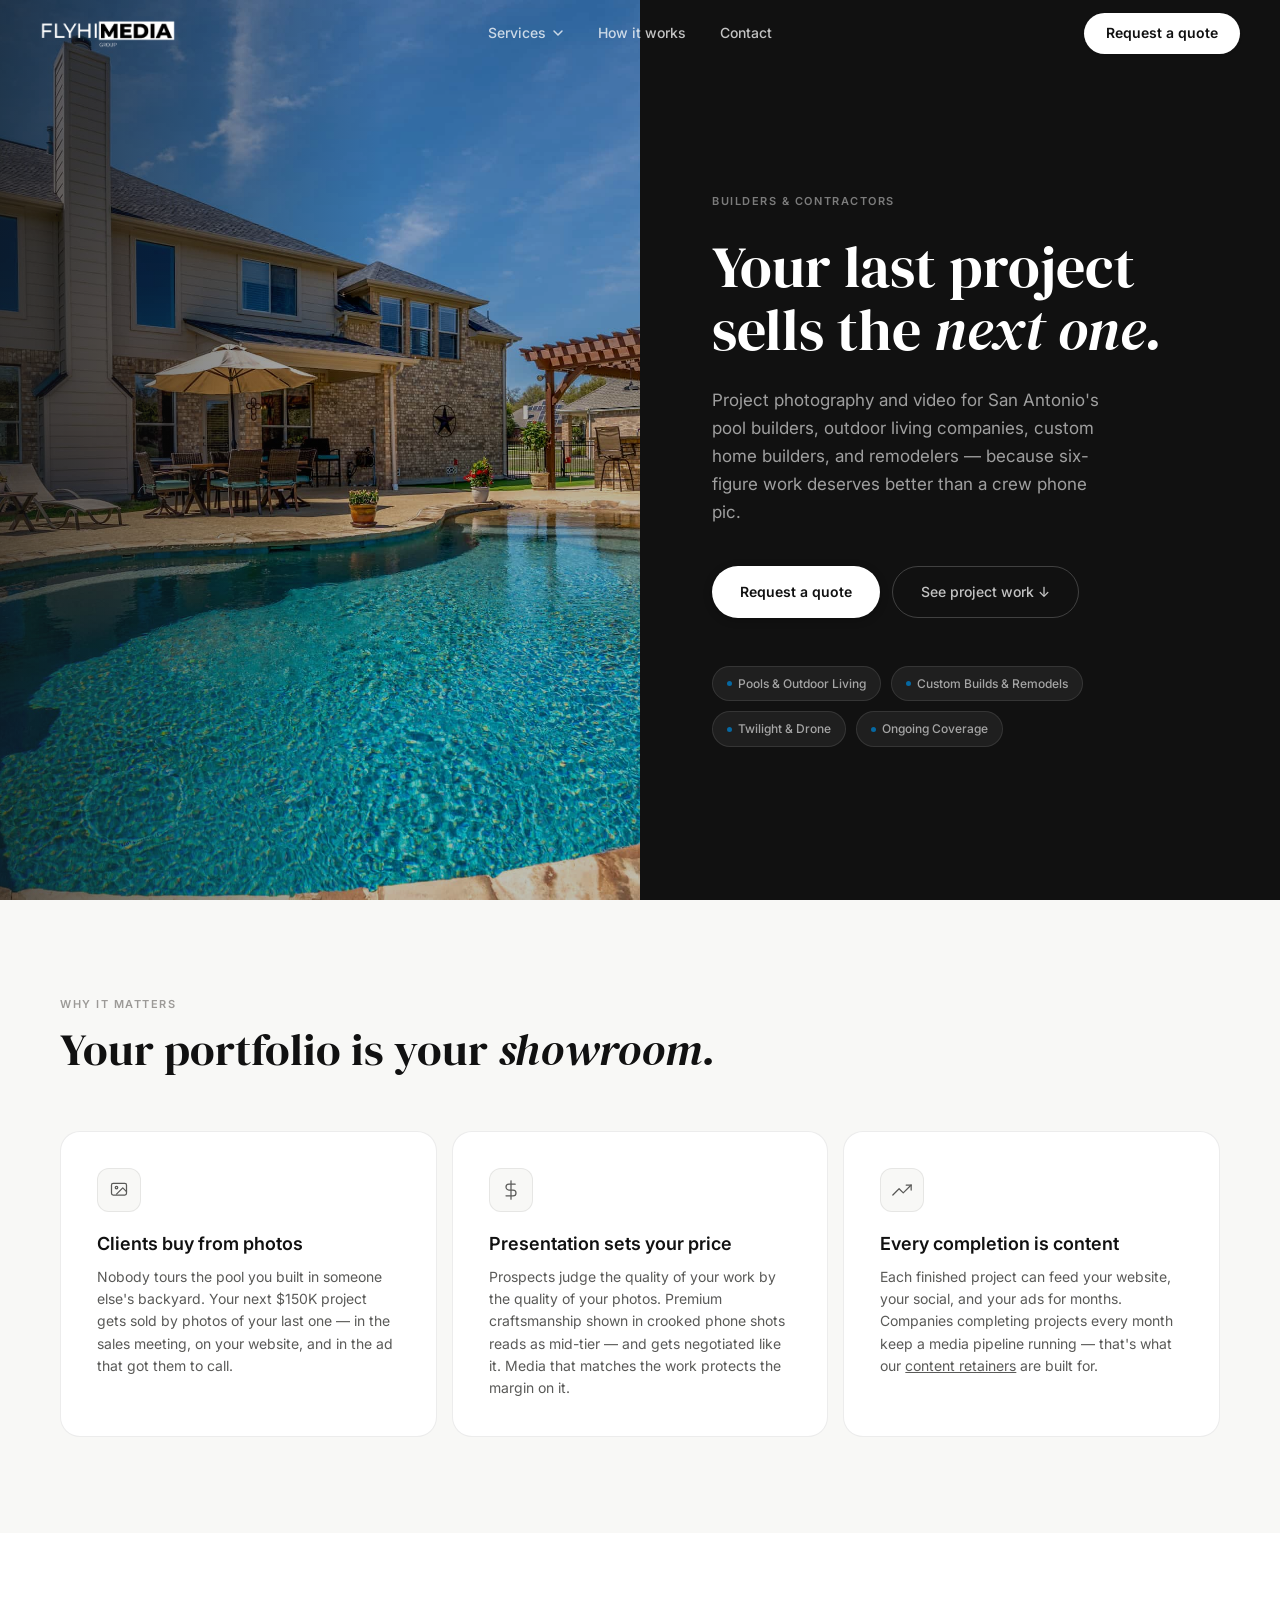
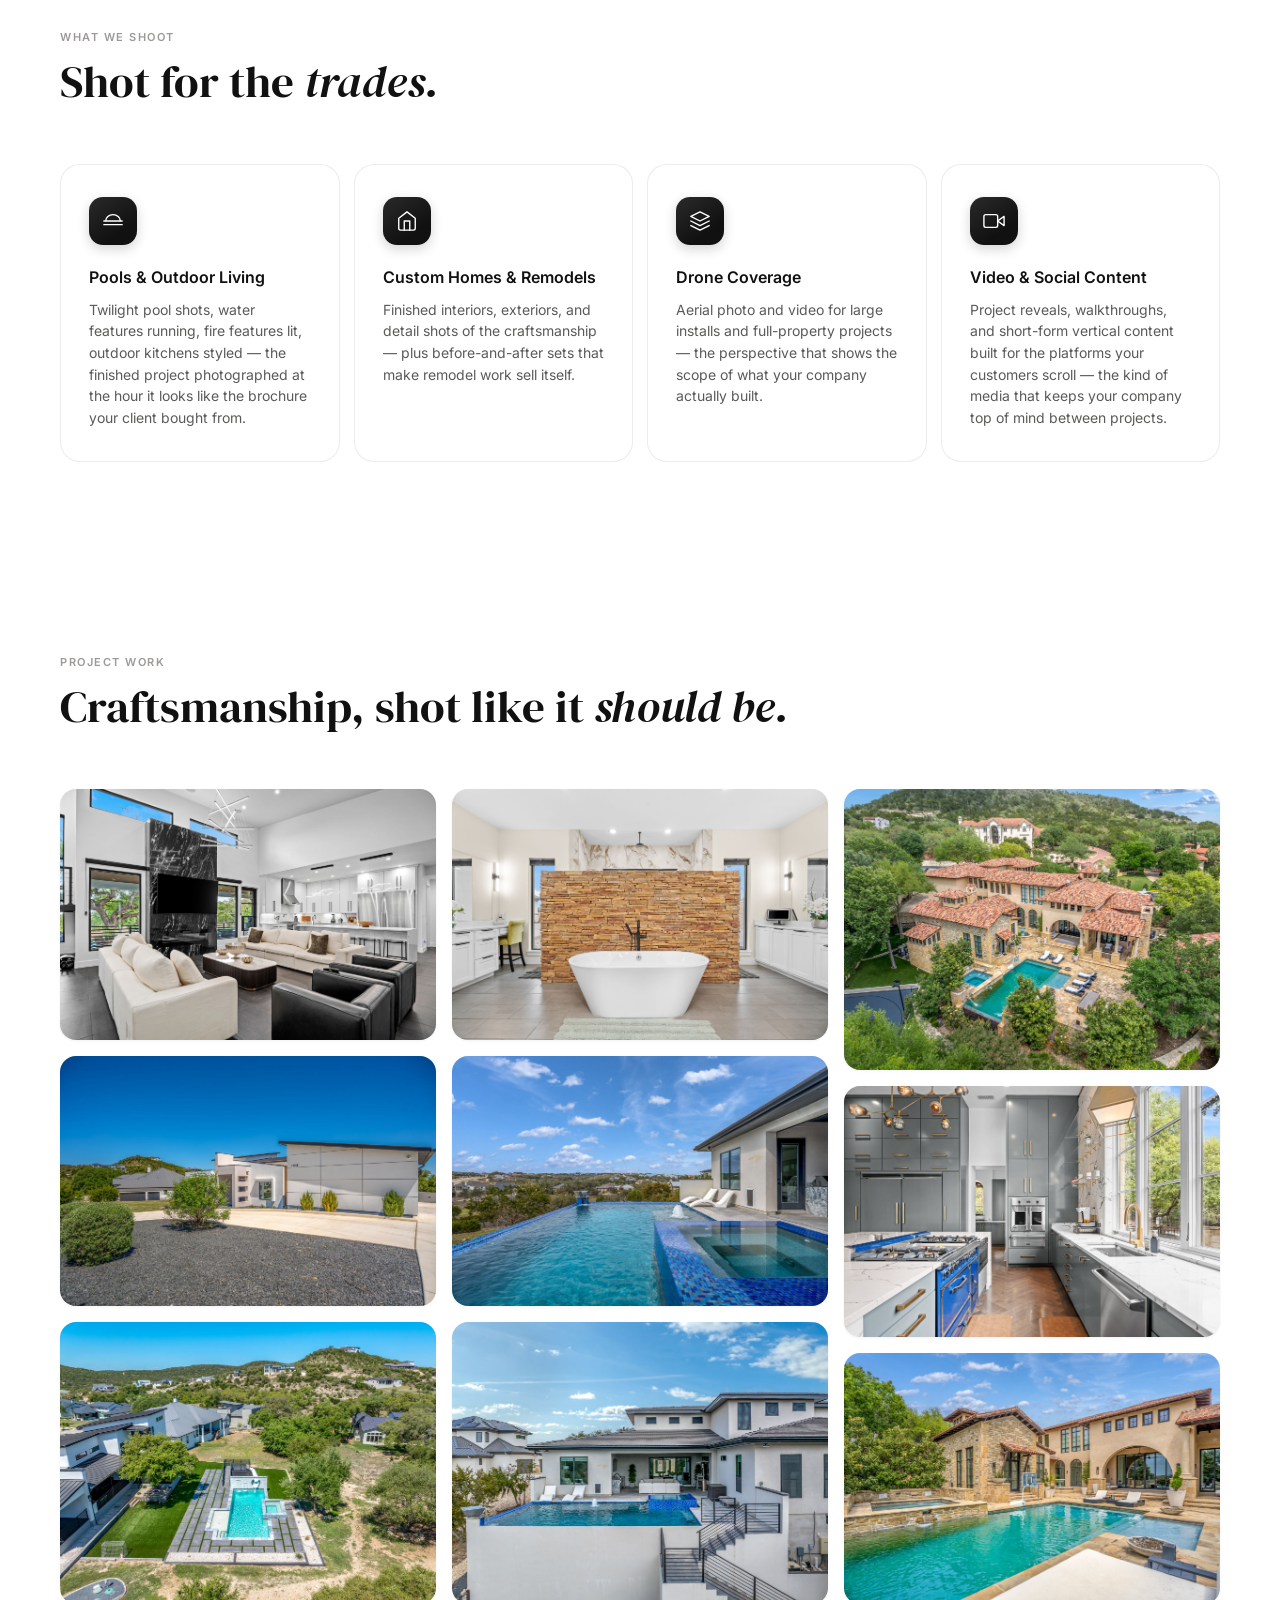
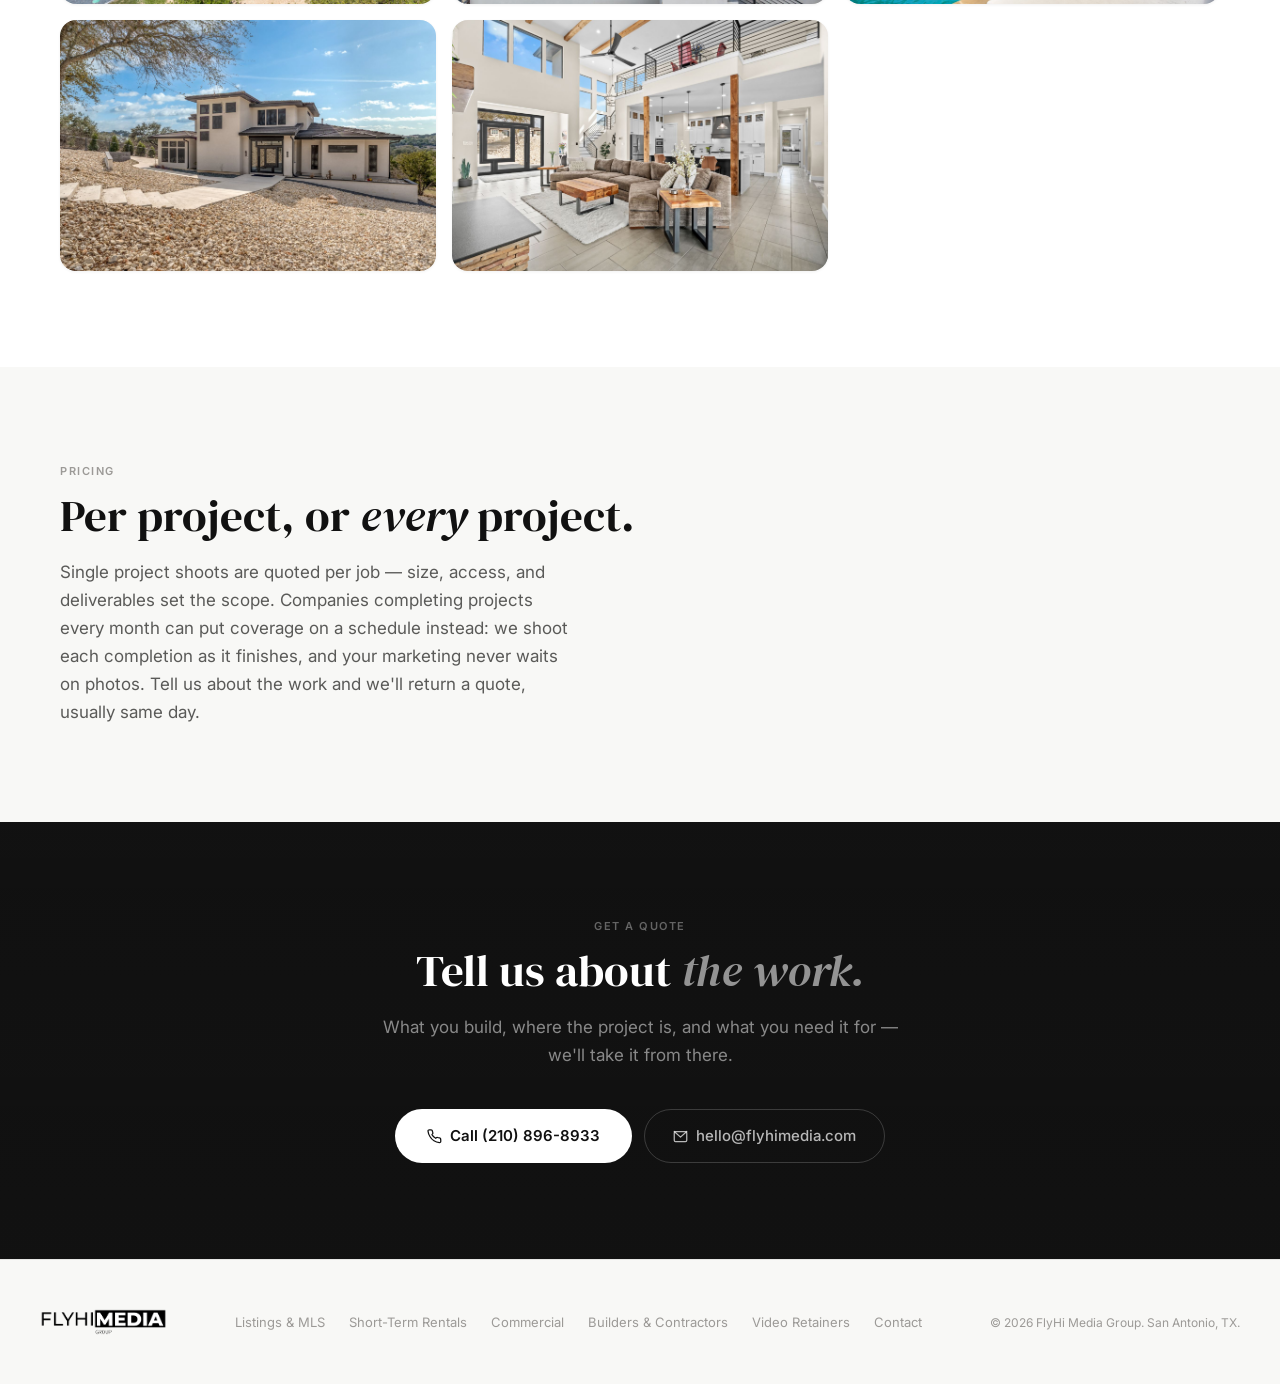
==== builders.html @ 5ec5408b "more optimizations" ====
<!DOCTYPE html>
<html lang="en">
<head>
<meta charset="UTF-8">
<meta name="viewport" content="width=device-width, initial-scale=1.0">

<title>Builder &amp; Contractor Photography in San Antonio | FlyHi Media Group</title>
<meta name="description" content="Project photography and video for San Antonio builders and contractors — pool builders, outdoor living companies, custom home builders, and remodelers. Portfolio media that sells the next job.">
<link rel="canonical" href="https://flyhimedia.com/builders">

<!-- Open Graph (rich previews when shared to iMessage, Slack, FB, LinkedIn, etc.) -->
<meta property="og:type" content="website">
<meta property="og:site_name" content="FlyHi Media Group">
<meta property="og:title" content="Builder & Contractor Photography in San Antonio | FlyHi Media Group">
<meta property="og:description" content="Project photography and video for San Antonio builders and contractors — pool builders, outdoor living companies, custom home builders, and remodelers. Portfolio media that sells the next job.">
<meta property="og:url" content="https://flyhimedia.com/builders">
<meta property="og:image" content="https://flyhimedia.com/images/builders-bg.jpg">
<meta property="og:image:alt" content="Completed project photography for San Antonio builders and contractors">

<!-- Twitter card -->
<meta name="twitter:card" content="summary_large_image">
<meta name="twitter:title" content="Builder & Contractor Photography in San Antonio | FlyHi Media Group">
<meta name="twitter:description" content="Project photography and video for San Antonio builders and contractors — pool builders, outdoor living companies, custom home builders, and remodelers. Portfolio media that sells the next job.">
<meta name="twitter:image" content="https://flyhimedia.com/images/builders-bg.jpg">

<!-- Structured data: this page's service + breadcrumb trail.
     provider points at the #business node defined on the homepage. -->
<script type="application/ld+json">
{
  "@context": "https://schema.org",
  "@graph": [
    {
      "@type": "Service",
      "name": "Builder & Contractor Project Photography",
      "serviceType": "Construction project photography",
      "url": "https://flyhimedia.com/builders",
      "description": "Project photography and video for San Antonio builders and contractors — pool builders, outdoor living companies, custom home builders, and remodelers. Portfolio media that sells the next job.",
      
      "provider": { "@id": "https://flyhimedia.com/#business" },
      "areaServed": { "@type": "City", "name": "San Antonio" }
    },
    {
      "@type": "BreadcrumbList",
      "itemListElement": [
        { "@type": "ListItem", "position": 1, "name": "Home", "item": "https://flyhimedia.com/" },
        { "@type": "ListItem", "position": 2, "name": "Builders & Contractors", "item": "https://flyhimedia.com/builders" }
      ]
    }
  ]
}
</script>


<!-- Fonts -->
<link rel="preconnect" href="https://fonts.googleapis.com">
<link rel="preconnect" href="https://fonts.gstatic.com" crossorigin>
<link href="https://fonts.googleapis.com/css2?family=Inter:wght@400;500;600;700&family=DM+Serif+Display:ital@0;1&display=swap" rel="stylesheet">
<link rel="stylesheet" href="css/styles.css">
</head>
<body>

<!-- NAV — identical across every page; edit everywhere at once -->
<nav id="nav">
  <a class="nav-logo" href="/"><img src="images/logo.png" alt="FlyHi Media Group"></a>
  <button class="nav-toggle" id="nav-toggle" aria-label="Menu" aria-expanded="false">
    <span></span><span></span><span></span>
  </button>
  <ul class="nav-links" id="nav-links">
    <li class="has-dropdown">
      <a href="/#services">Services
        <svg class="nav-caret" viewBox="0 0 12 12" fill="none" stroke-width="1.5" stroke-linecap="round"><polyline points="2,4 6,8 10,4"/></svg>
      </a>
      <ul class="dropdown">
        <li><a href="/listings">Listings &amp; MLS</a></li>
        <li><a href="/short-term-rentals">Short-Term Rentals</a></li>
        <li><a href="/commercial">Commercial</a></li>
        <li><a href="/builders">Builders &amp; Contractors</a></li>
        <li><a href="/retainers">Video Retainers</a></li>
      </ul>
    </li>
    <li><a href="/#how">How it works</a></li>
    <li><a href="/#contact">Contact</a></li>
  </ul>
  <a class="nav-cta" href="#contact">Request a quote</a>
</nav>

<!-- HERO — drop the hero photo at images/builders/hero.jpg
     (a twilight pool or finished outdoor living project is the play here) -->
<section class="hero" style="padding: 0;">
  <div class="hero-photo">
    <img src="images/builders-bg.jpg" alt="Custom pool and outdoor living project in San Antonio at twilight">
    <div class="hero-photo-overlay"></div>
  </div>
  <div class="hero-content">
    <p class="hero-eyebrow">Builders &amp; Contractors</p>
    <h1 class="hero-title">Your last project<br>sells the <em>next one.</em></h1>
    <p class="hero-sub">Project photography and video for San Antonio's pool builders, outdoor living companies, custom home builders, and remodelers — because six-figure work deserves better than a crew phone pic.</p>
    <div class="hero-actions">
      <a class="btn-primary" href="#contact">Request a quote</a>
      <a class="btn-ghost" href="#builder-work">See project work ↓</a>
    </div>
    <div class="hero-badges">
      <span class="badge"><span class="badge-dot"></span>Pools &amp; Outdoor Living</span>
      <span class="badge"><span class="badge-dot"></span>Custom Builds &amp; Remodels</span>
      <span class="badge"><span class="badge-dot"></span>Twilight &amp; Drone</span>
      <span class="badge"><span class="badge-dot"></span>Ongoing Coverage</span>
    </div>
  </div>
</section>

<!-- WHY -->
<section class="how">
  <div class="section-inner">
    <p class="section-label">Why it matters</p>
    <h2 class="section-title">Your portfolio is your <em>showroom.</em></h2>
    <div class="how-grid">
      <div class="how-step">
        <div class="how-step-header">
          <div class="how-icon-wrap">
            <svg class="how-icon-svg" viewBox="0 0 24 24" fill="none" stroke="currentColor" stroke-width="1.5" stroke-linecap="round" stroke-linejoin="round"><rect x="3" y="4" width="18" height="14" rx="2"/><circle cx="9" cy="9" r="1.5"/><path d="M21 14l-4.5-4.5L9 17"/></svg>
          </div>
        </div>
        <h3 class="step-title">Clients buy from photos</h3>
        <p class="step-desc">Nobody tours the pool you built in someone else's backyard. Your next $150K project gets sold by photos of your last one — in the sales meeting, on your website, and in the ad that got them to call.</p>
      </div>
      <div class="how-step">
        <div class="how-step-header">
          <div class="how-icon-wrap">
            <svg class="how-icon-svg" viewBox="0 0 24 24" fill="none" stroke="currentColor" stroke-width="1.5" stroke-linecap="round" stroke-linejoin="round"><line x1="12" y1="1" x2="12" y2="23"/><path d="M17 5H9.5a3.5 3.5 0 0 0 0 7h5a3.5 3.5 0 0 1 0 7H6"/></svg>
          </div>
        </div>
        <h3 class="step-title">Presentation sets your price</h3>
        <p class="step-desc">Prospects judge the quality of your work by the quality of your photos. Premium craftsmanship shown in crooked phone shots reads as mid-tier — and gets negotiated like it. Media that matches the work protects the margin on it.</p>
      </div>
      <div class="how-step">
        <div class="how-step-header">
          <div class="how-icon-wrap">
            <svg class="how-icon-svg" viewBox="0 0 24 24" fill="none" stroke="currentColor" stroke-width="1.5" stroke-linecap="round" stroke-linejoin="round"><polyline points="23 6 13.5 15.5 8.5 10.5 1 18"/><polyline points="17 6 23 6 23 12"/></svg>
          </div>
        </div>
        <h3 class="step-title">Every completion is content</h3>
        <p class="step-desc">Each finished project can feed your website, your social, and your ads for months. Companies completing projects every month keep a media pipeline running — that's what our <a href="/retainers" style="text-decoration: underline;">content retainers</a> are built for.</p>
      </div>
    </div>
  </div>
</section>

<!-- WHAT WE SHOOT -->
<section>
  <div class="section-inner">
    <p class="section-label">What we shoot</p>
    <h2 class="section-title">Shot for the <em>trades.</em></h2>
    <div class="reliability-grid">
      <div class="rel-card">
        <div class="rel-icon-wrap">
          <svg class="rel-icon-svg" viewBox="0 0 24 24" fill="none" stroke="currentColor" stroke-width="1.5" stroke-linecap="round" stroke-linejoin="round"><path d="M2 12h20M2 16h20M4 12c0-4 3.6-7 8-7s8 3 8 7"/></svg>
        </div>
        <div class="rel-card-body">
          <h3 class="rel-title">Pools &amp; Outdoor Living</h3>
          <p class="rel-desc">Twilight pool shots, water features running, fire features lit, outdoor kitchens styled — the finished project photographed at the hour it looks like the brochure your client bought from.</p>
        </div>
      </div>
      <div class="rel-card">
        <div class="rel-icon-wrap">
          <svg class="rel-icon-svg" viewBox="0 0 24 24" fill="none" stroke="currentColor" stroke-width="1.5" stroke-linecap="round" stroke-linejoin="round"><path d="M3 9l9-7 9 7v11a2 2 0 0 1-2 2H5a2 2 0 0 1-2-2z"/><polyline points="9 22 9 12 15 12 15 22"/></svg>
        </div>
        <div class="rel-card-body">
          <h3 class="rel-title">Custom Homes &amp; Remodels</h3>
          <p class="rel-desc">Finished interiors, exteriors, and detail shots of the craftsmanship — plus before-and-after sets that make remodel work sell itself.</p>
        </div>
      </div>
      <div class="rel-card">
        <div class="rel-icon-wrap">
          <svg class="rel-icon-svg" viewBox="0 0 24 24" fill="none" stroke="currentColor" stroke-width="1.5" stroke-linecap="round" stroke-linejoin="round"><path d="M12 2L2 7l10 5 10-5-10-5zM2 17l10 5 10-5M2 12l10 5 10-5"/></svg>
        </div>
        <div class="rel-card-body">
          <h3 class="rel-title">Drone Coverage</h3>
          <p class="rel-desc">Aerial photo and video for large installs and full-property projects — the perspective that shows the scope of what your company actually built.</p>
        </div>
      </div>
      <div class="rel-card">
        <div class="rel-icon-wrap">
          <svg class="rel-icon-svg" viewBox="0 0 24 24" fill="none" stroke="currentColor" stroke-width="1.5" stroke-linecap="round" stroke-linejoin="round"><path d="M23 7l-7 5 7 5V7z"/><rect x="1" y="5" width="15" height="14" rx="2"/></svg>
        </div>
        <div class="rel-card-body">
          <h3 class="rel-title">Video &amp; Social Content</h3>
          <p class="rel-desc">Project reveals, walkthroughs, and short-form vertical content built for the platforms your customers scroll — the kind of media that keeps your company top of mind between projects.</p>
        </div>
      </div>
    </div>
  </div>
</section>

<!-- BUILDER GALLERY — drop images at images/builders/bld-01.jpg … bld-08.jpg -->
<section class="gallery" id="builder-work">
  <div class="section-inner">
    <p class="section-label">Project work</p>
    <h2 class="section-title">Craftsmanship, shot like it <em>should be.</em></h2>
    <div class="gallery-grid">
      <a class="gallery-item" href="images/builders/bld-01.jpg" target="_blank"><img src="images/builders/bld-01.jpg" alt="New construction home at Porter Springs, San Antonio" loading="lazy"></a>
      <a class="gallery-item" href="images/builders/bld-02.jpg" target="_blank"><img src="images/builders/bld-02.jpg" alt="New build interior at Porter Springs" loading="lazy"></a>
      <a class="gallery-item" href="images/builders/bld-03.jpg" target="_blank"><img src="images/builders/bld-03.jpg" alt="Aerial of new construction at Porter Springs" loading="lazy"></a>
      <a class="gallery-item" href="images/builders/bld-04.jpg" target="_blank"><img src="images/builders/bld-04.jpg" alt="Custom new build exterior on Tenderfoot" loading="lazy"></a>
      <a class="gallery-item" href="images/builders/bld-05.jpg" target="_blank"><img src="images/builders/bld-05.jpg" alt="Designer kitchen in a new construction home" loading="lazy"></a>
      <a class="gallery-item" href="images/builders/bld-06.jpg" target="_blank"><img src="images/builders/bld-06.jpg" alt="New build living space on Tenderfoot" loading="lazy"></a>
      <a class="gallery-item" href="images/builders/bld-07.jpg" target="_blank"><img src="images/builders/bld-07.jpg" alt="Aerial view of a completed new construction project" loading="lazy"></a>
      <a class="gallery-item" href="images/builders/bld-08.jpg" target="_blank"><img src="images/builders/bld-08.jpg" alt="New build exterior on Tenderfoot" loading="lazy"></a>
      <a class="gallery-item" href="images/builders/bld-09.jpg" target="_blank"><img src="images/builders/bld-09.jpg" alt="Aerial of a luxury new build at Crescent Park" loading="lazy"></a>
      <a class="gallery-item" href="images/builders/bld-10.jpg" target="_blank"><img src="images/builders/bld-10.jpg" alt="New construction home at Crescent Park" loading="lazy"></a>
      <a class="gallery-item" href="images/builders/bld-11.jpg" target="_blank"><img src="images/builders/bld-11.jpg" alt="Completed custom build at Crescent Park" loading="lazy"></a>
    </div>
  </div>
</section>

<!-- HOW ENGAGEMENT WORKS -->
<section class="reliability" id="scoping">
  <div class="section-inner">
    <p class="section-label">Pricing</p>
    <h2 class="section-title">Per project, or <em>every</em> project.</h2>
    <p class="section-sub" style="margin-bottom: 0;">Single project shoots are quoted per job — size, access, and deliverables set the scope. Companies completing projects every month can put coverage on a schedule instead: we shoot each completion as it finishes, and your marketing never waits on photos. Tell us about the work and we'll return a quote, usually same day.</p>
  </div>
</section>

<!-- CTA DARK -->
<section class="cta-dark cta-photo" id="contact" style="--cta-img:url('images/cta/cta-pool.jpg')">
  <div class="section-inner" style="text-align: center;">
    <p class="section-label" style="color: rgba(255,255,255,.35);">Get a quote</p>
    <h2 class="section-title" style="margin: 0 auto 16px;">Tell us about <em>the work.</em></h2>
    <p class="section-sub" style="margin: 0 auto 40px;">What you build, where the project is, and what you need it for — we'll take it from there.</p>
        <div class="cta-actions">
      <!-- Phone is the primary CTA — this audience calls. -->
      <a class="btn-white" href="tel:2108968933">
        <svg width="15" height="15" viewBox="0 0 24 24" fill="none" stroke="currentColor" stroke-width="2" stroke-linecap="round" stroke-linejoin="round"><path d="M22 16.92v3a2 2 0 0 1-2.18 2 19.79 19.79 0 0 1-8.63-3.07A19.5 19.5 0 0 1 4.69 12a19.79 19.79 0 0 1-3.07-8.67A2 2 0 0 1 3.6 1.27h3a2 2 0 0 1 2 1.72 12.84 12.84 0 0 0 .7 2.81 2 2 0 0 1-.45 2.11L7.91 8.91a16 16 0 0 0 6 6l.91-.91a2 2 0 0 1 2.11-.45 12.84 12.84 0 0 0 2.81.7A2 2 0 0 1 21.73 16.92z"/></svg>
        Call (210) 896-8933
      </a>
      <!-- BOOK A CALL: once you set up a scheduler (Google Calendar
           appointment schedule, Cal.com, or Calendly), uncomment this and
           paste your booking URL — it becomes the second primary button:
      <a class="btn-white" href="YOUR_BOOKING_URL" target="_blank" rel="noopener">Book a call →</a>
      -->
      <a class="btn-ghost-white" href="mailto:hello@flyhimedia.com?subject=Builder%20Media%20Quote">
        <svg width="15" height="15" viewBox="0 0 24 24" fill="none" stroke="currentColor" stroke-width="2" stroke-linecap="round" stroke-linejoin="round"><rect x="2" y="4" width="20" height="16" rx="2"/><polyline points="2,4 12,13 22,4"/></svg>
        hello@flyhimedia.com
      </a>
    </div>
  </div>
</section>

<!-- FOOTER -->
<footer>
  <span class="footer-logo"><img src="images/logo.png" alt="FlyHi Media Group"></span>
  <div class="footer-links">
    <a href="/listings">Listings &amp; MLS</a>
    <a href="/short-term-rentals">Short-Term Rentals</a>
    <a href="/commercial">Commercial</a>
    <a href="/builders">Builders &amp; Contractors</a>
    <a href="/retainers">Video Retainers</a>
    <a href="/#contact">Contact</a>
  </div>
  <span class="footer-copy">© 2026 FlyHi Media Group. San Antonio, TX.</span>
</footer>

<script src="js/main.js"></script>
</body>
</html>
---- css/styles.css ----
/* ── TOKENS ── */
:root {
  --bg: #ffffff;
  --bg-off: #f8f8f6;
  --bg-dark: #111111;
  --text: #111111;
  --text-2: #5a5a58;
  --text-3: #9c9a97;
  --border: rgba(17,17,17,.08);
  --border-med: rgba(17,17,17,.14);
  --accent: #111111;
  --brand: #0668A2;
  --brand-soft: rgba(6,104,162,.10);
  --sans: 'Inter', system-ui, sans-serif;
  --display: 'DM Serif Display', Georgia, serif;
}

/* ── RESET ── */
*, *::before, *::after { box-sizing: border-box; margin: 0; padding: 0; }
html { scroll-behavior: smooth; }
body {
  background: var(--bg);
  color: var(--text);
  font-family: var(--sans);
  font-size: 16px;
  line-height: 1.6;
  -webkit-font-smoothing: antialiased;
}
img { display: block; max-width: 100%; }
a { text-decoration: none; color: inherit; }
button { font-family: inherit; cursor: pointer; border: none; }

/* ── NAV ── */
nav {
  position: fixed; top: 0; left: 0; right: 0; z-index: 100;
  height: 68px;
  display: flex; align-items: center; justify-content: space-between;
  padding: 0 40px;
  transition: background .25s, border-color .25s, box-shadow .25s;
  border-bottom: 1px solid transparent;
}
nav.scrolled,
nav.menu-open {
  background: rgba(255,255,255,.93);
  backdrop-filter: blur(18px) saturate(180%);
  border-bottom-color: var(--border);
  box-shadow: 0 1px 0 var(--border);
}

.nav-logo {
  display: flex; align-items: center;
  height: 30px;
}
.nav-logo img {
  height: 100%; width: auto;
  /* logo is black text + black box w/ white knockout on transparent.
     over the dark hero, invert flips it to a clean light version
     (white text, white box w/ dark knockout) without collapsing it. */
  filter: invert(1);
  transition: filter .25s;
}
/* once the nav turns white (on scroll or with the menu open),
   show the logo in its native colors */
nav.scrolled .nav-logo img,
nav.menu-open .nav-logo img { filter: none; }

.nav-links {
  display: flex; gap: 2px; list-style: none;
}
.nav-links a {
  display: block; padding: 8px 16px; border-radius: 999px;
  font-size: 14px; font-weight: 500;
  color: rgba(255,255,255,.75);
  transition: color .2s, background .2s;
}
nav.scrolled .nav-links a { color: var(--text-2); }
.nav-links a:hover { color: #fff; background: rgba(255,255,255,.12); }
nav.scrolled .nav-links a:hover { color: var(--text); background: var(--bg-off); }

.nav-cta {
  display: inline-flex; align-items: center;
  padding: 9px 22px;
  background: #fff; color: var(--text);
  border-radius: 999px;
  font-size: 14px; font-weight: 600;
  transition: background .2s, transform .15s, box-shadow .15s;
  box-shadow: 0 1px 3px rgba(0,0,0,.12);
}
nav.scrolled .nav-cta,
nav.menu-open .nav-cta { background: var(--text); color: #fff; }
.nav-cta:hover { transform: translateY(-1px); box-shadow: 0 4px 12px rgba(0,0,0,.18); }

/* ── HERO ── */
.hero {
  min-height: 100vh;
  background: #111;
  display: grid;
  grid-template-columns: 1fr 1fr;
  position: relative;
  overflow: hidden;
}

.hero-photo {
  position: relative;
  overflow: hidden;
}
.hero-photo img {
  width: 100%; height: 100%;
  object-fit: cover;
  filter: brightness(.75);
}
.hero-photo-overlay {
  position: absolute; inset: 0;
  background: linear-gradient(90deg, rgba(17,17,17,.6) 0%, transparent 60%);
}

.hero-content {
  display: flex; flex-direction: column; justify-content: center;
  padding: 120px 64px 80px 72px;
  position: relative; z-index: 2;
}
.hero-eyebrow {
  font-size: 11px; font-weight: 600; letter-spacing: .14em;
  text-transform: uppercase; color: rgba(255,255,255,.45);
  margin-bottom: 24px;
}
.hero-title {
  font-family: var(--display);
  font-size: clamp(42px, 4.5vw, 64px);
  font-weight: 400;
  line-height: 1.1;
  color: #fff;
  margin-bottom: 24px;
}
.hero-title em { font-style: italic; font-weight: 300; }
.hero-sub {
  font-size: 17px;
  color: rgba(255,255,255,.6);
  line-height: 1.65;
  max-width: 400px;
  margin-bottom: 40px;
}
.hero-actions { display: flex; gap: 12px; flex-wrap: wrap; }

.btn-primary {
  display: inline-flex; align-items: center; gap: 8px;
  padding: 14px 28px;
  background: #fff; color: var(--text);
  border-radius: 999px;
  font-size: 14px; font-weight: 600;
  transition: transform .15s, box-shadow .15s;
  box-shadow: 0 2px 8px rgba(0,0,0,.25);
}
.btn-primary:hover { transform: translateY(-2px); box-shadow: 0 6px 20px rgba(0,0,0,.3); }

.btn-ghost {
  display: inline-flex; align-items: center; gap: 8px;
  padding: 14px 28px;
  background: transparent; color: rgba(255,255,255,.75);
  border-radius: 999px;
  font-size: 14px; font-weight: 500;
  border: 1px solid rgba(255,255,255,.2);
  transition: background .2s, color .2s, border-color .2s;
}
.btn-ghost:hover { background: rgba(255,255,255,.08); color: #fff; border-color: rgba(255,255,255,.35); }

.hero-badges { display: flex; flex-wrap: wrap; gap: 10px; margin-top: 48px; }
.badge {
  display: inline-flex; align-items: center; gap: 6px;
  padding: 7px 14px;
  background: rgba(255,255,255,.06);
  border: 1px solid rgba(255,255,255,.1);
  border-radius: 999px;
  font-size: 12px; font-weight: 500;
  color: rgba(255,255,255,.6);
}
.badge-dot {
  width: 5px; height: 5px; border-radius: 50%;
  background: var(--brand);
}

/* ── LOGO STRIP ── */
.logo-strip {
  border-bottom: 1px solid var(--border);
  padding: 28px 0;
  overflow: hidden;
}
.logo-strip-track {
  display: flex;
  width: max-content;
  animation: ticker 32s linear infinite;
}
.logo-strip-track:hover { animation-play-state: paused; }
.logo-strip-group {
  display: flex;
  align-items: center;
  gap: 64px;
  padding-right: 64px; /* keep gap between groups consistent w/ inner gap */
  flex-shrink: 0;
}
.strip-logo-img {
  height: 30px;
  width: auto;
  max-width: 150px;
  object-fit: contain;
  /* files are pre-processed to #5a5a58 — no filter needed */
  opacity: 0.7;
  flex-shrink: 0;
  transition: opacity .2s;
}
.logo-strip-track:hover .strip-logo-img { opacity: 1; }
@keyframes ticker {
  0%   { transform: translateX(0); }
  100% { transform: translateX(-50%); }
}

/* ── SECTION SHARED ── */
section { padding: 96px 40px; }
.section-inner { max-width: 1160px; margin: 0 auto; }
.section-label {
  font-size: 11px; font-weight: 600; letter-spacing: .14em;
  text-transform: uppercase; color: var(--text-3);
  margin-bottom: 10px;
}
.section-title {
  font-family: var(--display);
  font-size: clamp(30px, 3.5vw, 46px);
  font-weight: 400;
  line-height: 1.15;
  color: var(--text);
  margin-bottom: 16px;
}
.section-title em { font-style: italic; font-weight: 300; }
.section-sub {
  font-size: 17px; color: var(--text-2); line-height: 1.65;
  max-width: 520px;
}

/* ── HOW IT WORKS ── */
.how { background: var(--bg-off); }
.how-grid {
  display: grid; grid-template-columns: repeat(3, 1fr); gap: 15px;
  margin-top: 56px;
}
.how-step {
  padding: 36px;
  background: #fff;
  border: 1px solid var(--border);
  border-radius: 20px;
  position: relative;
  overflow: hidden;
  transition: transform .2s, box-shadow .2s, border-color .2s;
}
.how-step:hover {
  transform: translateY(-3px);
  box-shadow: 0 8px 28px rgba(0,0,0,.07);
  border-color: var(--border-med);
}
.how-step-header {
  display: flex; align-items: center; justify-content: space-between;
  margin-bottom: 20px;
}
.step-num {
  font-family: var(--display);
  font-size: 42px; font-weight: 400;
  color: var(--border-med);
  line-height: 1;
  transition: color .2s;
}
.how-step:hover .step-num { color: var(--text-3); }
.how-icon-wrap {
  width: 44px; height: 44px;
  background: var(--bg-off);
  border: 1px solid var(--border);
  border-radius: 12px;
  display: flex; align-items: center; justify-content: center;
  transition: background .2s, border-color .2s;
}
.how-step:hover .how-icon-wrap {
  background: var(--brand-soft);
  border-color: rgba(6,104,162,.25);
}
.how-icon-svg {
  width: 20px; height: 20px;
  stroke: var(--text-2);
  transition: stroke .2s;
}
.how-step:hover .how-icon-svg { stroke: var(--brand); }
.step-title {
  font-size: 18px; font-weight: 600;
  color: var(--text);
  margin-bottom: 10px;
  line-height: 1.3;
}
.step-desc { font-size: 14px; color: var(--text-2); line-height: 1.6; }

/* ── BUNDLES ── */
.bundles-grid {
  display: grid; grid-template-columns: repeat(3, 1fr); gap: 24px;
  margin-top: 56px;
}
.bundle-card {
  border: 1px solid var(--border-med);
  border-radius: 20px;
  overflow: hidden;
  background: #fff;
  transition: box-shadow .2s, transform .2s;
  position: relative;
}
.bundle-card:hover { box-shadow: 0 8px 32px rgba(0,0,0,.1); transform: translateY(-3px); }
.bundle-card.featured {
  /* var(--text 66%) was invalid CSS — the browser dropped the whole line.
     color-mix gives us "the text color at 66% opacity" the standards way. */
  border-color: color-mix(in srgb, var(--text) 66%, transparent);
  box-shadow: 0 4px 20px rgba(0,0,0,.12);
}
.bundle-badge {
  position: absolute; top: 16px; right: 16px;
  background: var(--text); color: #fff;
  font-size: 11px; font-weight: 600; letter-spacing: .08em;
  text-transform: uppercase;
  padding: 5px 12px; border-radius: 999px;
}
.bundle-img {
  width: 100%; height: 200px;
  background: var(--bg-off);
  display: flex; align-items: center; justify-content: center;
  font-size: 13px; color: var(--text-3);
  overflow: hidden;
}
.bundle-img img { width: 100%; height: 100%; object-fit: cover; }
.bundle-body { padding: 28px 28px 32px; }
.bundle-name {
  font-size: 13px; font-weight: 600; letter-spacing: .1em;
  text-transform: uppercase; color: var(--text-3);
  margin-bottom: 8px;
}
.bundle-headline {
  font-family: var(--display);
  font-size: 34px; font-weight: 400; line-height: 1.2;
  margin-bottom: 6px;
}
.bundle-headline em { font-style: italic; font-weight: 300; }
.bundle-price {
  font-size: 28px; font-weight: 700; color: var(--text);
  margin-bottom: 20px;
}
.bundle-price span { font-size: 14px; font-weight: 400; color: var(--text-3); }
.bundle-includes { list-style: none; margin-bottom: 28px; }
.bundle-includes li {
  display: flex; align-items: flex-start; gap: 10px;
  font-size: 14px; color: var(--text-2);
  padding: 6px 0;
  border-bottom: 1px solid var(--border);
}
.bundle-includes li:last-child { border-bottom: none; }
.check {
  width: 16px; height: 16px; flex-shrink: 0;
  border-radius: 50%;
  background: var(--text);
  display: flex; align-items: center; justify-content: center;
  margin-top: 3px;
}
.check svg { width: 8px; height: 8px; stroke: #fff; fill: none; stroke-width: 2.5; }
.bundle-cta {
  display: block; width: 100%; text-align: center;
  padding: 13px 0;
  background: var(--text); color: #fff;
  border-radius: 999px;
  font-size: 14px; font-weight: 600;
  transition: opacity .2s;
}
.bundle-cta:hover { opacity: .8; }
.bundle-card:not(.featured) .bundle-cta {
  background: transparent; color: var(--text);
  border: 1.5px solid var(--border-med);
}
.bundle-card:not(.featured) .bundle-cta:hover { background: var(--bg-off); opacity: 1; }

/* ── RELIABILITY ── */
.reliability { background: var(--bg-off); }
.reliability-grid {
  display: grid; grid-template-columns: repeat(4, 1fr); gap: 14px;
  margin-top: 56px;
}
.rel-card {
  padding: 32px 28px;
  background: #fff;
  border: 1px solid var(--border);
  border-radius: 20px;
  display: flex;
  flex-direction: column;
  gap: 0;
  transition: transform .2s, box-shadow .2s, border-color .2s;
}
.rel-card:hover {
  transform: translateY(-3px);
  box-shadow: 0 10px 30px rgba(0,0,0,.08);
  border-color: var(--border-med);
}
.rel-icon-wrap {
  width: 48px; height: 48px;
  margin-bottom: 20px;
  background: linear-gradient(145deg, #2a2a2a 0%, var(--bg-dark) 70%);
  border-radius: 14px;
  display: flex; align-items: center; justify-content: center;
  flex-shrink: 0;
  box-shadow: 0 4px 12px rgba(17,17,17,.18);
  transition: box-shadow .25s, transform .25s;
}
.rel-card:hover .rel-icon-wrap {
  transform: translateY(-1px) scale(1.04);
  box-shadow: 0 6px 18px rgba(6,104,162,.35);
}
.rel-icon-svg {
  width: 22px; height: 22px;
  stroke: #fff;
}
.rel-card-body { display: flex; flex-direction: column; gap: 8px; }
.rel-title { font-size: 16px; font-weight: 600; margin-bottom: 0; }
.rel-desc { font-size: 14px; color: var(--text-2); line-height: 1.55; }

/* ── TESTIMONIALS ── */
.testimonials-grid {
  display: grid; grid-template-columns: repeat(2, 1fr); gap: 24px;
  margin-top: 56px;
}
.testimonial-card {
  padding: 32px;
  background: var(--bg-off);
  border: 1px solid var(--border);
  border-radius: 20px;
  transition: transform .2s, box-shadow .2s, border-color .2s;
}
.testimonial-card:hover {
  transform: translateY(-3px);
  box-shadow: 0 10px 30px rgba(0,0,0,.08);
  border-color: var(--border-med);
}
.stars { font-size: 13px; margin-bottom: 16px; color: #f59e0b; letter-spacing: .05em; }
.testimonial-quote {
  font-size: 15px; color: var(--text);
  line-height: 1.65; margin-bottom: 24px;
  font-style: italic;
}
.testimonial-author { font-size: 13px; font-weight: 600; color: var(--text-2); }
.testimonial-role { font-size: 12px; color: var(--text-3); }
.testimonial-person {
  display: flex; align-items: center; gap: 14px;
}
.testimonial-avatar {
  width: 48px; height: 48px;
  border-radius: 50%;
  object-fit: cover;
  flex-shrink: 0;
  border: 2px solid var(--border-med);
}

/* ── PORTFOLIO GALLERY ── */
.gallery { background: var(--bg); }
.gallery-grid {
  columns: 3;
  column-gap: 16px;
  margin-top: 56px;
}
.gallery-item {
  display: block;
  break-inside: avoid;
  margin-bottom: 16px;
  border-radius: 16px;
  overflow: hidden;
  position: relative;
  background: var(--bg-off);
  box-shadow: 0 1px 3px rgba(0,0,0,.06);
  transition: box-shadow .25s;
}
.gallery-item img {
  width: 100%;
  display: block;
  transition: transform .5s ease;
}
.gallery-item:hover { box-shadow: 0 12px 32px rgba(0,0,0,.16); }
.gallery-item:hover img { transform: scale(1.05); }

/* ── CTA DARK ── */
.cta-dark {
  background: var(--bg-dark);
  color: #fff;
  text-align: center;
}
.cta-dark .section-title { color: #fff; }
.cta-dark .section-title em { color: rgba(255,255,255,.55); }
.cta-dark .section-sub { color: rgba(255,255,255,.5); margin: 0 auto 40px; }
.cta-actions { display: flex; gap: 12px; justify-content: center; flex-wrap: wrap; }
.btn-white {
  display: inline-flex; align-items: center; gap: 8px;
  padding: 14px 32px;
  background: #fff; color: var(--text);
  border-radius: 999px;
  font-size: 15px; font-weight: 600;
  transition: transform .15s, box-shadow .15s;
}
.btn-white:hover { transform: translateY(-2px); box-shadow: 0 6px 20px rgba(0,0,0,.35); }
.btn-ghost-white {
  display: inline-flex; align-items: center; gap: 8px;
  padding: 14px 28px;
  background: transparent; color: rgba(255,255,255,.7);
  border-radius: 999px;
  font-size: 15px; font-weight: 500;
  border: 1px solid rgba(255,255,255,.18);
  transition: color .2s, border-color .2s;
}
.btn-ghost-white:hover { color: #fff; border-color: rgba(255,255,255,.4); }

/* ── FOOTER ── */
footer {
  background: var(--bg-off);
  border-top: 1px solid var(--border);
  padding: 48px 40px;
  display: flex; align-items: center; justify-content: space-between;
  flex-wrap: wrap; gap: 24px;
}
.footer-logo { display: flex; align-items: center; }
.footer-logo img {
  height: 28px; width: auto;
  /* light footer background — logo shows in its native colors, no filter */
}
.footer-links { display: flex; gap: 24px; }
.footer-links a { font-size: 13px; color: var(--text-3); transition: color .2s; }
.footer-links a:hover { color: var(--text); }
.footer-copy { font-size: 12px; color: var(--text-3); }

/* ── RESPONSIVE ── */
@media (max-width: 900px) {
  .hero { grid-template-columns: 1fr; }
  .hero-photo { height: 340px; }
  .hero-content { padding: 60px 32px 60px; }
  .how-grid { grid-template-columns: 1fr; }
  .bundles-grid { grid-template-columns: 1fr; }
  .reliability-grid { grid-template-columns: 1fr; }
  .testimonials-grid { grid-template-columns: 1fr; }
  .gallery-grid { columns: 2; }
  nav { padding: 0 20px; }
  section { padding: 72px 24px; }
}

@media (max-width: 560px) {
  .gallery-grid { columns: 1; }
}

/* ── NAV: SERVICES DROPDOWN (desktop) ── */
.has-dropdown { position: relative; }
.has-dropdown > a {
  display: inline-flex; align-items: center; gap: 6px;
}
.nav-caret {
  width: 12px; height: 12px;
  stroke: currentColor;
  transition: transform .2s;
}
.has-dropdown:hover .nav-caret,
.has-dropdown:focus-within .nav-caret { transform: rotate(180deg); }

.dropdown {
  position: absolute;
  top: calc(100% + 8px);
  left: 0;
  min-width: 230px;
  list-style: none;
  background: #fff;
  border: 1px solid var(--border);
  border-radius: 16px;
  padding: 8px;
  box-shadow: 0 12px 40px rgba(0,0,0,.14);
  /* hidden by default; hover/keyboard focus reveals it */
  opacity: 0;
  visibility: hidden;
  transform: translateY(-6px);
  transition: opacity .18s, transform .18s, visibility .18s;
}
.has-dropdown:hover .dropdown,
.has-dropdown:focus-within .dropdown {
  opacity: 1;
  visibility: visible;
  transform: translateY(0);
}
.dropdown a {
  display: block;
  padding: 10px 14px;
  border-radius: 10px;
  font-size: 14px; font-weight: 500;
  color: var(--text-2) !important; /* dropdown card is always white, even over the dark hero */
  transition: background .15s, color .15s;
}
.dropdown a:hover { background: var(--bg-off); color: var(--text) !important; }

/* ── NAV: MOBILE MENU ── */
.nav-toggle {
  display: none; /* desktop: hidden — shown in the media query below */
  width: 40px; height: 40px;
  background: transparent;
  flex-direction: column;
  align-items: center; justify-content: center;
  gap: 5px;
}
.nav-toggle span {
  display: block;
  width: 20px; height: 2px;
  background: #fff;
  border-radius: 2px;
  transition: transform .25s, opacity .2s, background .25s;
}
nav.scrolled .nav-toggle span,
nav.menu-open .nav-toggle span { background: var(--text); }
/* the three bars animate into an X when the menu is open */
nav.menu-open .nav-toggle span:nth-child(1) { transform: translateY(7px) rotate(45deg); }
nav.menu-open .nav-toggle span:nth-child(2) { opacity: 0; }
nav.menu-open .nav-toggle span:nth-child(3) { transform: translateY(-7px) rotate(-45deg); }

@media (max-width: 900px) {
  .nav-toggle { display: flex; }

  /* the link list becomes a white sheet that drops below the bar */
  .nav-links {
    position: fixed;
    top: 68px; left: 0; right: 0;
    flex-direction: column;
    gap: 4px;
    background: #fff;
    border-bottom: 1px solid var(--border);
    box-shadow: 0 16px 40px rgba(0,0,0,.12);
    padding: 16px 20px 24px;
    /* closed state */
    opacity: 0;
    visibility: hidden;
    transform: translateY(-8px);
    transition: opacity .2s, transform .2s, visibility .2s;
  }
  nav.menu-open .nav-links {
    opacity: 1;
    visibility: visible;
    transform: translateY(0);
  }
  /* panel background is white, so links are always dark here */
  .nav-links a {
    color: var(--text-2);
    font-size: 16px;
    padding: 12px 14px;
  }
  .nav-links a:hover { color: var(--text); background: var(--bg-off); }

  /* on mobile the dropdown isn't a popover — its links just sit
     in the list, indented, always visible */
  .dropdown {
    position: static;
    opacity: 1; visibility: visible; transform: none;
    box-shadow: none; border: none;
    padding: 0 0 0 16px;
    min-width: 0;
  }
  .dropdown a { font-size: 15px; }
  .nav-caret { display: none; }
}

/* ── EXPLORE CARD (3rd card in the homepage services grid) ── */
/* inverts the bundle-card: dark, no image, service links instead
   of an includes list — visually distinct from the two packages
   so it reads as "the rest of the menu," not a third product */
.explore-card {
  background: var(--bg-dark);
  border-color: var(--bg-dark);
  display: flex;
  position: relative;
  overflow: hidden;
}
/* same brand glow language as the dark heroes */
.explore-card::before {
  content: "";
  position: absolute;
  bottom: -35%; right: -35%;
  width: 110%; height: 110%;
  background: radial-gradient(circle, rgba(6,104,162,.22) 0%, transparent 65%);
  pointer-events: none;
}
.explore-card .bundle-body {
  display: flex;
  flex-direction: column;
  width: 100%;
  padding: 36px 28px 28px;
  position: relative;
  z-index: 2;
}
.explore-card .bundle-name { color: rgba(255,255,255,.4); }
.explore-card .bundle-headline { color: #fff; margin-bottom: 12px; }
.explore-card .bundle-headline em { color: rgba(255,255,255,.55); }
.explore-sub {
  font-size: 14px;
  color: rgba(255,255,255,.55);
  line-height: 1.6;
  margin-bottom: 24px;
}
.explore-links {
  list-style: none;
  margin-top: auto; /* pins the link list to the card's bottom */
}
.explore-links a {
  display: flex;
  align-items: center;
  justify-content: space-between;
  padding: 12px 2px;
  font-size: 14px;
  font-weight: 500;
  color: rgba(255,255,255,.72);
  border-bottom: 1px solid rgba(255,255,255,.1);
  transition: color .2s, padding-left .2s;
}
.explore-links li:last-child a { border-bottom: none; }
.explore-links a span {
  color: rgba(255,255,255,.35);
  transition: transform .2s, color .2s;
}
.explore-links a:hover { color: #fff; padding-left: 6px; }
.explore-links a:hover span { transform: translateX(4px); color: #fff; }

/* ── NAV DROPDOWN: hover bridge ──
   The menu floats 8px below the trigger, and that visual gap is a
   dead zone — the moment the cursor enters it, :hover breaks and
   the menu closes. This invisible pseudo-element spans the gap, so
   it counts as hovering .has-dropdown while the cursor crosses.
   The gap stays visible; it just stops being a trapdoor. */
.has-dropdown::after {
  content: "";
  position: absolute;
  top: 100%;
  left: 0;
  width: 230px;   /* match the dropdown's min-width */
  height: 12px;   /* slightly taller than the 8px gap for safety */
}

/* ── PAY-AT-CLOSE BAND (listings page) ── */
.payclose-band {
  margin-top: 24px;
  padding: 36px 40px;
  background: var(--bg-dark);
  border-radius: 20px;
  display: flex;
  align-items: center;
  justify-content: space-between;
  gap: 32px;
  flex-wrap: wrap;
  position: relative;
  overflow: hidden;
}
.payclose-band::before {
  content: "";
  position: absolute;
  top: -60%; right: -10%;
  width: 55%; height: 220%;
  background: radial-gradient(circle, rgba(6,104,162,.25) 0%, transparent 65%);
  pointer-events: none;
}
.payclose-copy { position: relative; z-index: 2; max-width: 560px; }
.payclose-label {
  font-size: 11px; font-weight: 600; letter-spacing: .14em;
  text-transform: uppercase; color: rgba(255,255,255,.4);
  margin-bottom: 8px;
}
.payclose-copy h3 {
  font-family: var(--display);
  font-size: 26px; font-weight: 400; line-height: 1.2;
  color: #fff;
  margin-bottom: 8px;
}
.payclose-copy h3 em { font-style: italic; color: rgba(255,255,255,.6); }
.payclose-copy p { font-size: 14px; color: rgba(255,255,255,.55); line-height: 1.6; }
.payclose-band .btn-white { position: relative; z-index: 2; flex-shrink: 0; }

/* ── ADD-ONS MENU (listings page) ── */
.addon-grid {
  display: grid;
  grid-template-columns: repeat(2, 1fr);
  gap: 24px;
  margin-top: 56px;
}
.addon-card {
  background: #fff;
  border: 1px solid var(--border);
  border-radius: 20px;
  padding: 32px;
  transition: transform .2s, box-shadow .2s, border-color .2s;
}
.addon-card:hover {
  transform: translateY(-3px);
  box-shadow: 0 10px 30px rgba(0,0,0,.07);
  border-color: var(--border-med);
}
.addon-card h3 {
  font-family: var(--display);
  font-size: 22px; font-weight: 400;
  margin-bottom: 14px;
}
.addon-list { list-style: none; }
.addon-list li {
  display: flex;
  align-items: baseline;
  justify-content: space-between;
  gap: 16px;
  padding: 10px 0;
  font-size: 14px; color: var(--text-2);
  border-bottom: 1px solid var(--border);
}
.addon-list li:last-child { border-bottom: none; }
.addon-price {
  font-weight: 600;
  color: var(--text);
  white-space: nowrap;
}
.addon-note {
  font-size: 13px;
  color: var(--text-3);
  margin-top: 14px;
  line-height: 1.5;
}

@media (max-width: 900px) {
  .addon-grid { grid-template-columns: 1fr; }
  .payclose-band { padding: 32px 28px; }
}

/* fine print inside the pay-at-close band */
.payclose-fine {
  font-size: 10px;
  color: rgba(255,255,255,.22);
  margin-top: 10px;
  line-height: 1.5;
}

/* ── SQ-FT TIER TABLE (pricing pages) ── */
.tier-card {
  background: #fff;
  border: 1px solid var(--border-med);
  border-radius: 20px;
  padding: 36px 40px;
  margin-top: 56px;
}
.tier-card h3 {
  font-family: var(--display);
  font-size: 24px; font-weight: 400;
  margin-bottom: 8px;
}
.tier-card .tier-note {
  font-size: 14px;
  color: var(--text-2);
  line-height: 1.6;
  margin-bottom: 18px;
  max-width: 640px;
}
.tier-list { list-style: none; }
.tier-list li {
  display: flex;
  align-items: baseline;
  justify-content: space-between;
  gap: 16px;
  padding: 14px 0;
  border-bottom: 1px solid var(--border);
  font-size: 15px;
  color: var(--text-2);
}
.tier-list li:last-child { border-bottom: none; }
.tier-price {
  font-weight: 700;
  font-size: 18px;
  color: var(--text);
  white-space: nowrap;
}
/* tighten the gap when the add-on grid follows the tier table */
.tier-card + .addon-grid { margin-top: 24px; }

@media (max-width: 900px) {
  .tier-card { padding: 28px 24px; }
}

/* "Most listings" tag inside the tier table */
.tier-range { display: inline-flex; align-items: center; gap: 10px; flex-wrap: wrap; }
.tier-tag {
  display: inline-block;
  padding: 3px 10px;
  background: var(--brand-soft);
  color: var(--brand);
  border-radius: 999px;
  font-size: 10px;
  font-weight: 600;
  letter-spacing: .08em;
  text-transform: uppercase;
  white-space: nowrap;
}

/* two tier tables side by side (MLS + Zillow Showcase) */
.tier-grid {
  display: grid;
  grid-template-columns: 1fr 1fr;
  gap: 24px;
  margin-top: 56px;
}
.tier-grid .tier-card { margin-top: 0; }
.tier-grid + .addon-grid { margin-top: 24px; }
@media (max-width: 900px) {
  .tier-grid { grid-template-columns: 1fr; }
}

/* ── CTA PHOTO BACKDROP ──
   Real-photo backdrop behind any .cta-dark section.
   Usage: <section class="cta-dark cta-photo" style="--cta-img:url('images/cta/x.jpg')">
   The gradient sits ON TOP of the photo — the two alpha values below are
   the "how visible is the photo" knob. .72/.84 = clearly visible photo,
   still enough darkness for white text. Raise toward .90 for subtler,
   lower toward .60 for bolder (watch text contrast below ~.65). */
.cta-dark.cta-photo {
  background-image:
    linear-gradient(rgba(17,17,17,.72), rgba(17,17,17,.84)),
    var(--cta-img);
  background-size: cover;
  background-position: center;
}
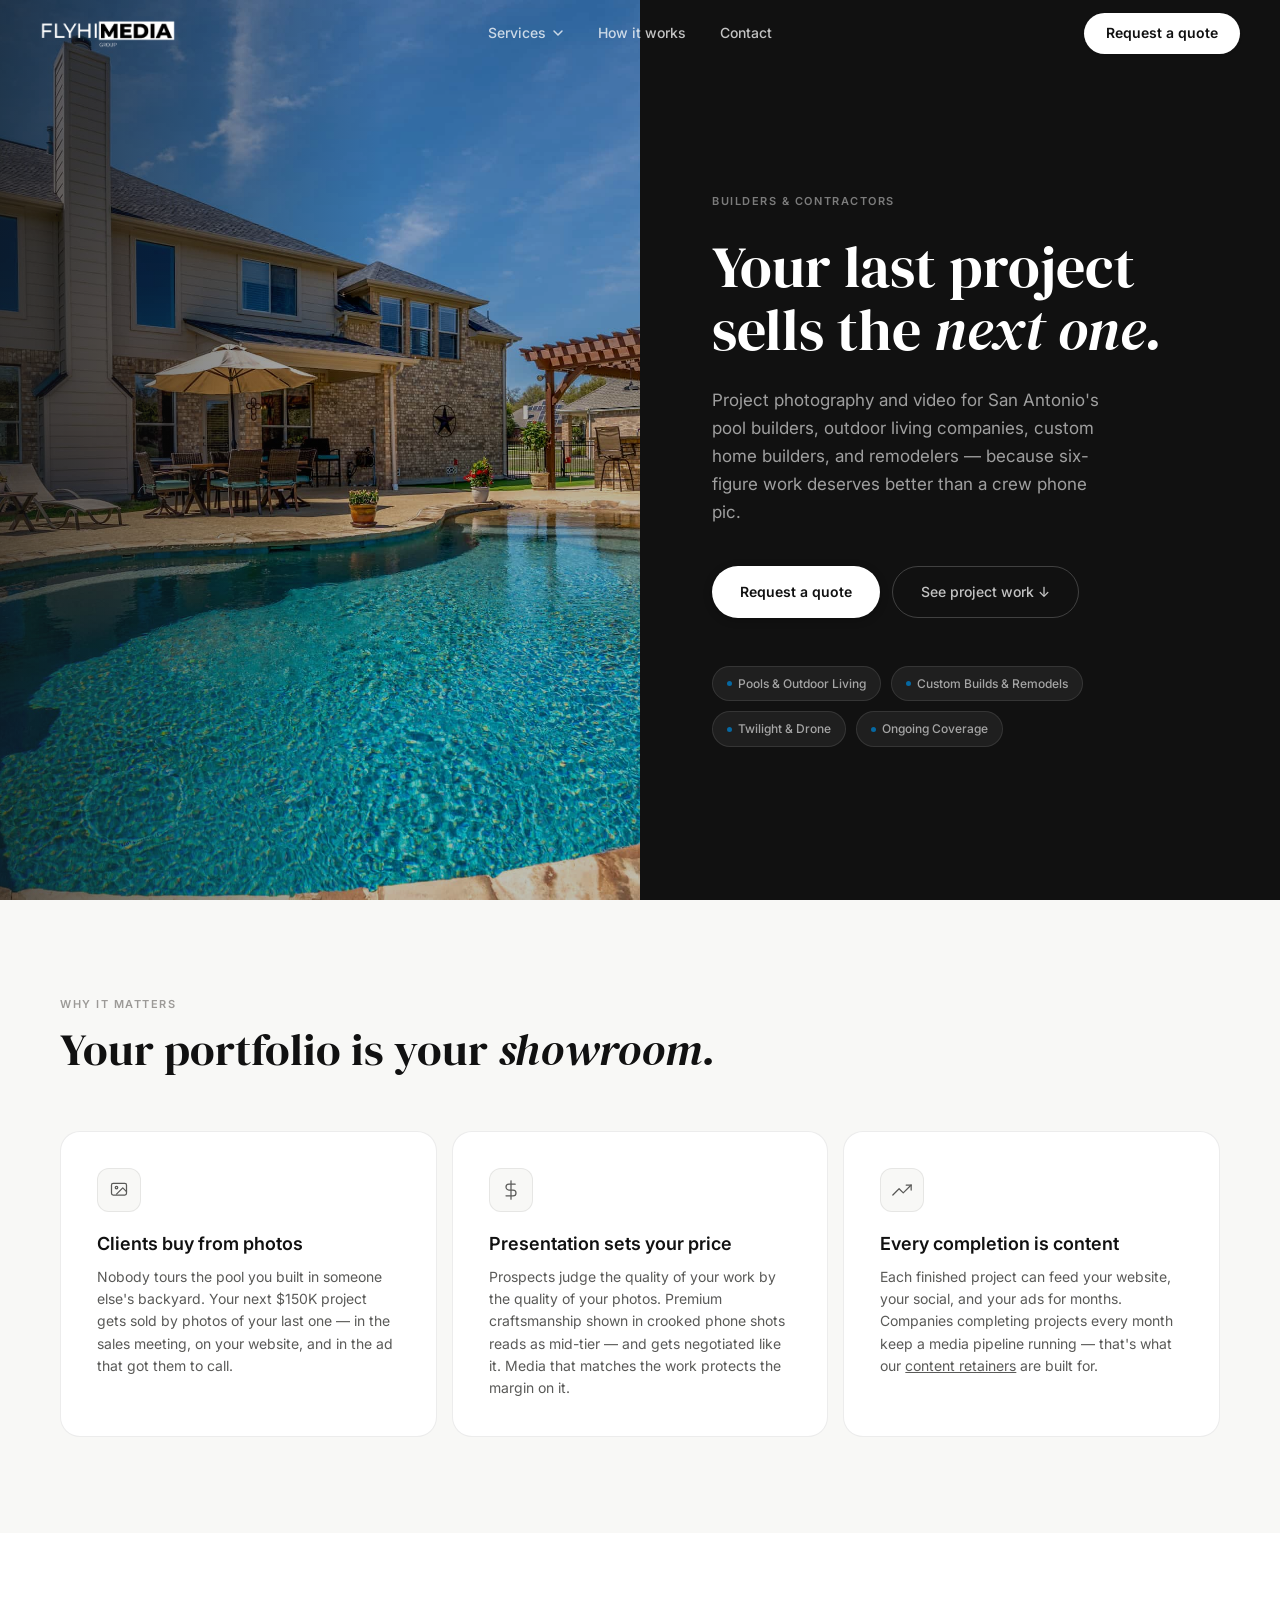
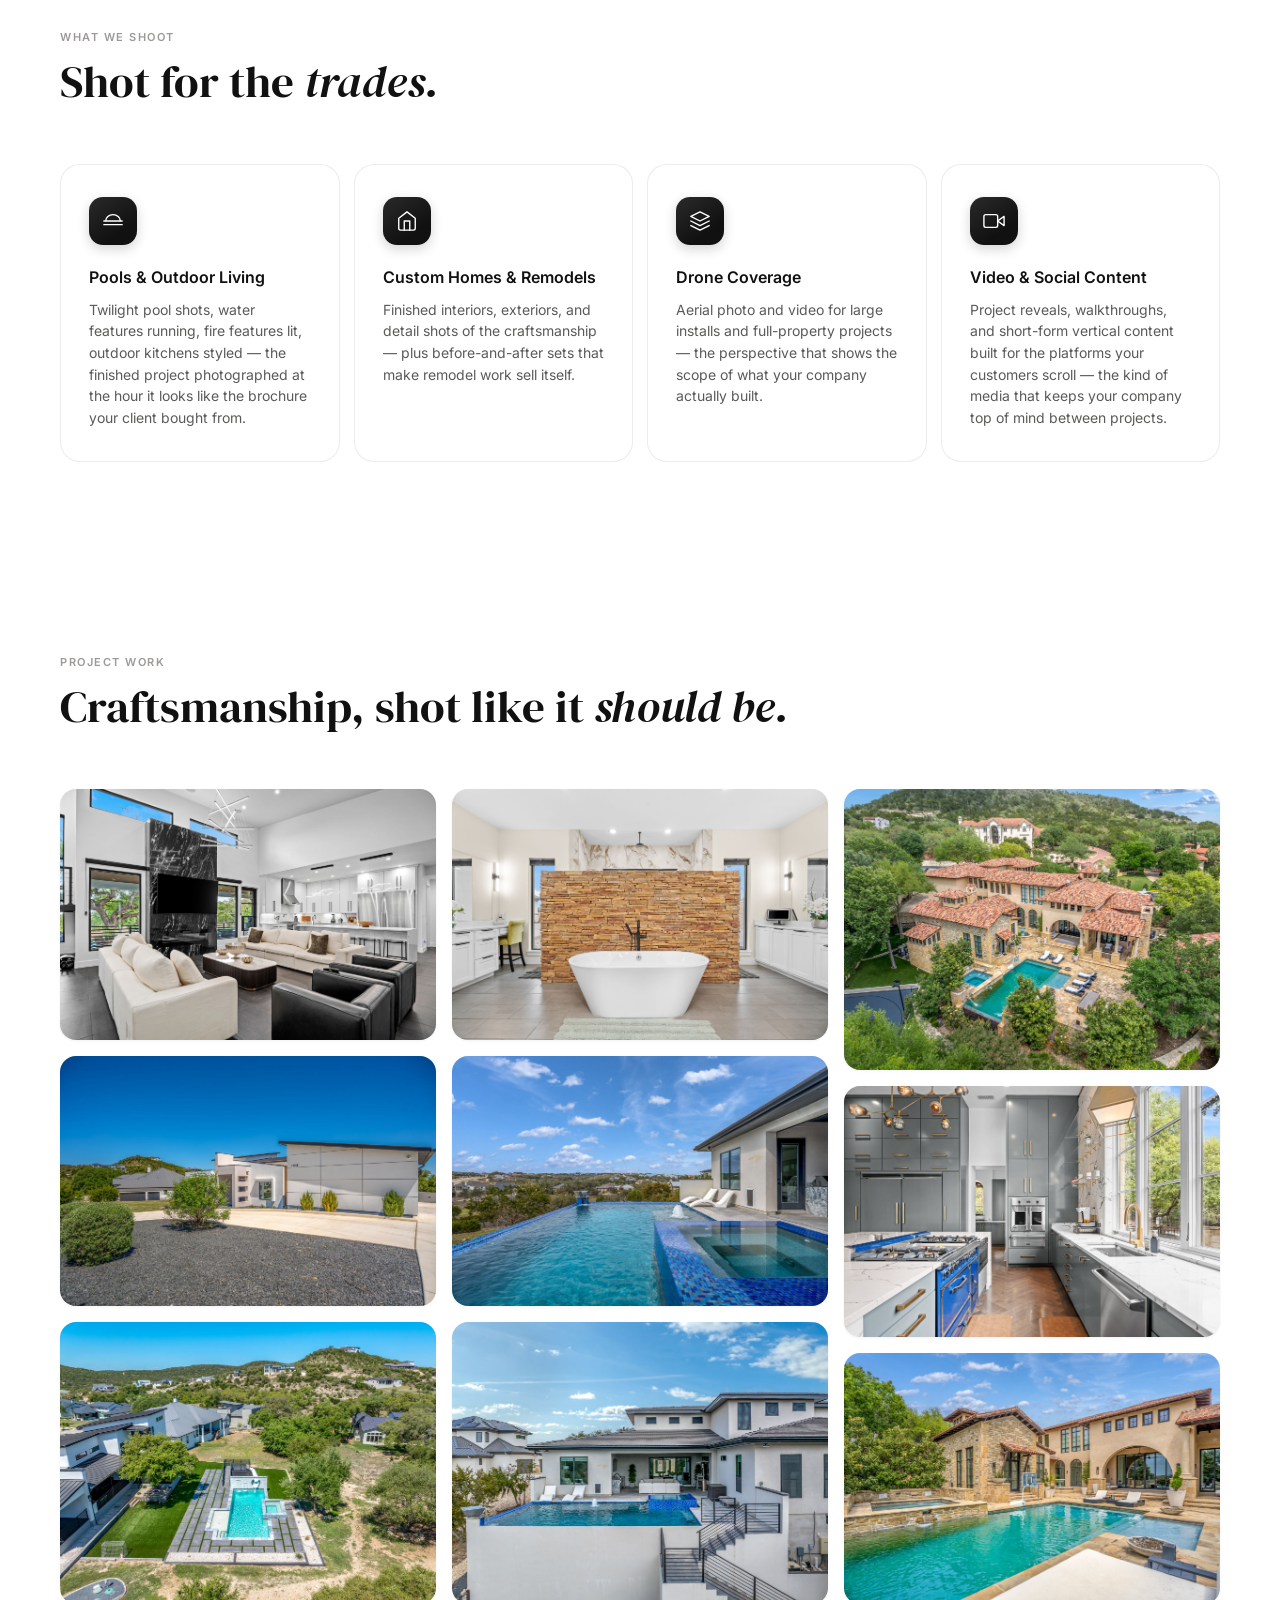
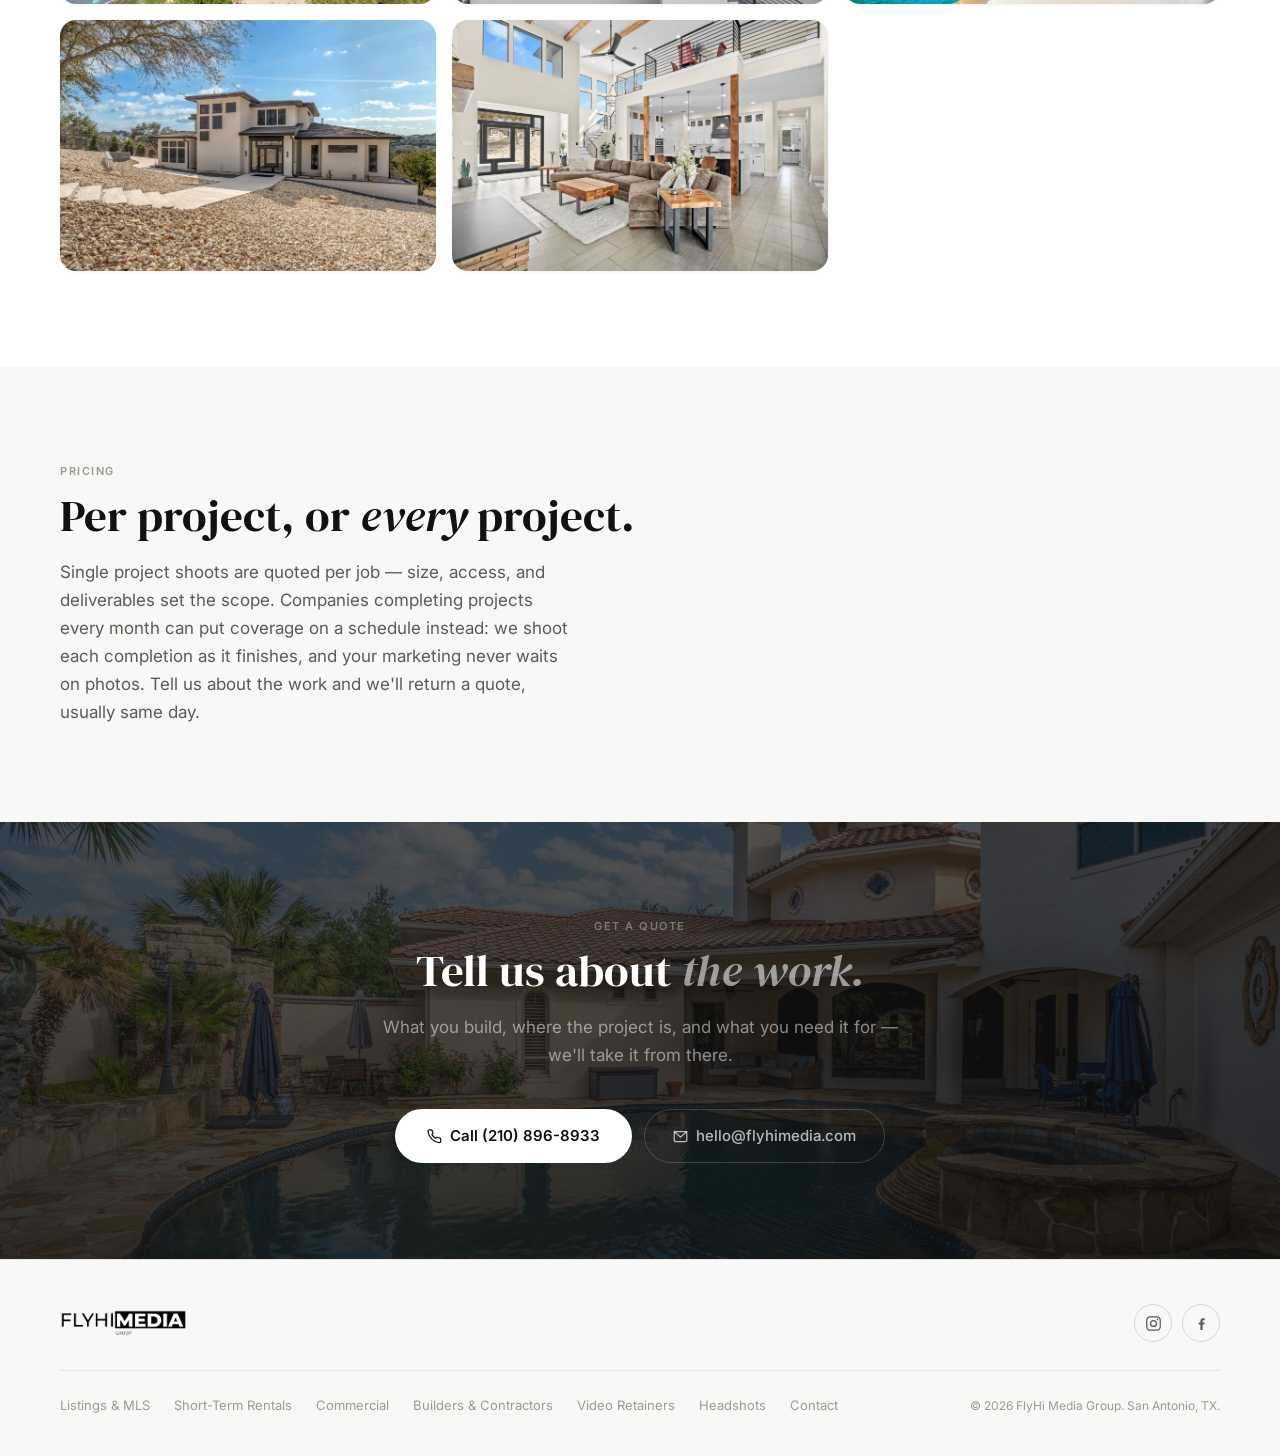
==== commit 740c112d: "add GA4 + Vercel analytics, fix mobile overflow" ====
--- a/builders.html
+++ b/builders.html
@@ -56,6 +56,18 @@
 <link rel="preconnect" href="https://fonts.gstatic.com" crossorigin>
 <link href="https://fonts.googleapis.com/css2?family=Inter:wght@400;500;600;700&family=DM+Serif+Display:ital@0;1&display=swap" rel="stylesheet">
 <link rel="stylesheet" href="css/styles.css">
+
+<!-- ── ANALYTICS: Google Analytics 4 ──
+     Portable: this is a plain script tag we own, so it keeps working
+     unchanged when the site moves off Vercel onto our own server. -->
+<script async src="https://www.googletagmanager.com/gtag/js?id=G-V4DD7P60XT"></script>
+<script>
+  window.dataLayer = window.dataLayer || [];
+  function gtag(){dataLayer.push(arguments);}
+  gtag('js', new Date());
+  gtag('config', 'G-V4DD7P60XT');
+</script>
+
 </head>
 <body>
 
@@ -76,10 +88,11 @@
         <li><a href="/commercial">Commercial</a></li>
         <li><a href="/builders">Builders &amp; Contractors</a></li>
         <li><a href="/retainers">Video Retainers</a></li>
+        <li><a href="/headshots">Headshots</a></li>
       </ul>
     </li>
     <li><a href="/#how">How it works</a></li>
-    <li><a href="/#contact">Contact</a></li>
+    <li><a href="/contact">Contact</a></li>
   </ul>
   <a class="nav-cta" href="#contact">Request a quote</a>
 </nav>
@@ -197,17 +210,17 @@
     <p class="section-label">Project work</p>
     <h2 class="section-title">Craftsmanship, shot like it <em>should be.</em></h2>
     <div class="gallery-grid">
-      <a class="gallery-item" href="images/builders/bld-01.jpg" target="_blank"><img src="images/builders/bld-01.jpg" alt="New construction home at Porter Springs, San Antonio" loading="lazy"></a>
-      <a class="gallery-item" href="images/builders/bld-02.jpg" target="_blank"><img src="images/builders/bld-02.jpg" alt="New build interior at Porter Springs" loading="lazy"></a>
-      <a class="gallery-item" href="images/builders/bld-03.jpg" target="_blank"><img src="images/builders/bld-03.jpg" alt="Aerial of new construction at Porter Springs" loading="lazy"></a>
-      <a class="gallery-item" href="images/builders/bld-04.jpg" target="_blank"><img src="images/builders/bld-04.jpg" alt="Custom new build exterior on Tenderfoot" loading="lazy"></a>
-      <a class="gallery-item" href="images/builders/bld-05.jpg" target="_blank"><img src="images/builders/bld-05.jpg" alt="Designer kitchen in a new construction home" loading="lazy"></a>
-      <a class="gallery-item" href="images/builders/bld-06.jpg" target="_blank"><img src="images/builders/bld-06.jpg" alt="New build living space on Tenderfoot" loading="lazy"></a>
-      <a class="gallery-item" href="images/builders/bld-07.jpg" target="_blank"><img src="images/builders/bld-07.jpg" alt="Aerial view of a completed new construction project" loading="lazy"></a>
-      <a class="gallery-item" href="images/builders/bld-08.jpg" target="_blank"><img src="images/builders/bld-08.jpg" alt="New build exterior on Tenderfoot" loading="lazy"></a>
-      <a class="gallery-item" href="images/builders/bld-09.jpg" target="_blank"><img src="images/builders/bld-09.jpg" alt="Aerial of a luxury new build at Crescent Park" loading="lazy"></a>
-      <a class="gallery-item" href="images/builders/bld-10.jpg" target="_blank"><img src="images/builders/bld-10.jpg" alt="New construction home at Crescent Park" loading="lazy"></a>
-      <a class="gallery-item" href="images/builders/bld-11.jpg" target="_blank"><img src="images/builders/bld-11.jpg" alt="Completed custom build at Crescent Park" loading="lazy"></a>
+      <a class="gallery-item" href="images/builders/bld-01.jpg" target="_blank"><img width="1600" height="1067" src="images/builders/bld-01.jpg" alt="New construction home at Porter Springs, San Antonio" loading="lazy"></a>
+      <a class="gallery-item" href="images/builders/bld-02.jpg" target="_blank"><img width="1600" height="1067" src="images/builders/bld-02.jpg" alt="New build interior at Porter Springs" loading="lazy"></a>
+      <a class="gallery-item" href="images/builders/bld-03.jpg" target="_blank"><img width="1600" height="1198" src="images/builders/bld-03.jpg" alt="Aerial of new construction at Porter Springs" loading="lazy"></a>
+      <a class="gallery-item" href="images/builders/bld-04.jpg" target="_blank"><img width="1600" height="1067" src="images/builders/bld-04.jpg" alt="Custom new build exterior on Tenderfoot" loading="lazy"></a>
+      <a class="gallery-item" href="images/builders/bld-05.jpg" target="_blank"><img width="1600" height="1067" src="images/builders/bld-05.jpg" alt="Designer kitchen in a new construction home" loading="lazy"></a>
+      <a class="gallery-item" href="images/builders/bld-06.jpg" target="_blank"><img width="1600" height="1067" src="images/builders/bld-06.jpg" alt="New build living space on Tenderfoot" loading="lazy"></a>
+      <a class="gallery-item" href="images/builders/bld-07.jpg" target="_blank"><img width="1600" height="1198" src="images/builders/bld-07.jpg" alt="Aerial view of a completed new construction project" loading="lazy"></a>
+      <a class="gallery-item" href="images/builders/bld-08.jpg" target="_blank"><img width="1600" height="1067" src="images/builders/bld-08.jpg" alt="New build exterior on Tenderfoot" loading="lazy"></a>
+      <a class="gallery-item" href="images/builders/bld-09.jpg" target="_blank"><img width="1600" height="1198" src="images/builders/bld-09.jpg" alt="Aerial of a luxury new build at Crescent Park" loading="lazy"></a>
+      <a class="gallery-item" href="images/builders/bld-10.jpg" target="_blank"><img width="1600" height="1067" src="images/builders/bld-10.jpg" alt="New construction home at Crescent Park" loading="lazy"></a>
+      <a class="gallery-item" href="images/builders/bld-11.jpg" target="_blank"><img width="1600" height="1067" src="images/builders/bld-11.jpg" alt="Completed custom build at Crescent Park" loading="lazy"></a>
     </div>
   </div>
 </section>
@@ -222,7 +235,7 @@
 </section>
 
 <!-- CTA DARK -->
-<section class="cta-dark cta-photo" id="contact" style="--cta-img:url('images/cta/cta-pool.jpg')">
+<section class="cta-dark cta-photo" id="contact" style="--cta-img:url('/images/cta/cta-pool.jpg')">
   <div class="section-inner" style="text-align: center;">
     <p class="section-label" style="color: rgba(255,255,255,.35);">Get a quote</p>
     <h2 class="section-title" style="margin: 0 auto 16px;">Tell us about <em>the work.</em></h2>
@@ -248,17 +261,44 @@
 
 <!-- FOOTER -->
 <footer>
-  <span class="footer-logo"><img src="images/logo.png" alt="FlyHi Media Group"></span>
-  <div class="footer-links">
-    <a href="/listings">Listings &amp; MLS</a>
-    <a href="/short-term-rentals">Short-Term Rentals</a>
-    <a href="/commercial">Commercial</a>
-    <a href="/builders">Builders &amp; Contractors</a>
-    <a href="/retainers">Video Retainers</a>
-    <a href="/#contact">Contact</a>
-  </div>
-  <span class="footer-copy">© 2026 FlyHi Media Group. San Antonio, TX.</span>
+  <div class="footer-top">
+    <span class="footer-logo"><img src="images/logo.png" alt="FlyHi Media Group"></span>
+    <div class="footer-social">
+      <a href="https://www.instagram.com/flyhimediagroup" target="_blank" rel="noopener" aria-label="FlyHi Media Group on Instagram">
+        <svg viewBox="0 0 24 24" fill="none" stroke="currentColor" stroke-width="1.8" stroke-linecap="round" stroke-linejoin="round"><rect x="2.5" y="2.5" width="19" height="19" rx="5"/><circle cx="12" cy="12" r="4.2"/><circle cx="17.6" cy="6.4" r="1.1" fill="currentColor" stroke="none"/></svg>
+      </a>
+      <a href="https://www.facebook.com/people/FlyHi-Media-Group/100088991917706/" target="_blank" rel="noopener" aria-label="FlyHi Media Group on Facebook">
+        <svg viewBox="0 0 24 24" fill="currentColor"><path d="M13.5 21v-7.5h2.52l.38-2.93H13.5V8.7c0-.85.24-1.43 1.45-1.43h1.55V4.65c-.27-.04-1.19-.12-2.26-.12-2.24 0-3.77 1.37-3.77 3.88v2.16H7.94v2.93h2.53V21h3.03z"/></svg>
+      </a>
+      <!-- YOUTUBE: paste the channel URL and uncomment — left out until
+           the real URL is confirmed so we never ship a dead/wrong link:
+      <a href="YOUR_YOUTUBE_URL" target="_blank" rel="noopener" aria-label="FlyHi Media Group on YouTube">
+        <svg viewBox="0 0 24 24" fill="none" stroke="currentColor" stroke-width="1.8" stroke-linecap="round" stroke-linejoin="round"><rect x="2" y="5" width="20" height="14" rx="4"/><path d="M10 9.5v5l4.5-2.5z" fill="currentColor" stroke="none"/></svg>
+      </a>
+      -->
+    </div>
+  </div>
+  <div class="footer-bottom">
+    <div class="footer-links">
+      <a href="/listings">Listings &amp; MLS</a>
+      <a href="/short-term-rentals">Short-Term Rentals</a>
+      <a href="/commercial">Commercial</a>
+      <a href="/builders">Builders &amp; Contractors</a>
+      <a href="/retainers">Video Retainers</a>
+      <a href="/headshots">Headshots</a>
+      <a href="/contact">Contact</a>
+    </div>
+    <span class="footer-copy">© 2026 FlyHi Media Group. San Antonio, TX.</span>
+  </div>
 </footer>
+
+<!-- ── ANALYTICS: Vercel Web Analytics ──
+     First-party script served from our own domain, so ad blockers that
+     kill GA4 usually let this through. Gives a truer raw headcount to
+     sanity-check GA4 against. Delete this block after the server move —
+     the /_vercel/insights route only exists on Vercel. -->
+<script>window.va = window.va || function () { (window.vaq = window.vaq || []).push(arguments); };</script>
+<script defer src="/_vercel/insights/script.js"></script>
 
 <script src="js/main.js"></script>
 </body>
--- a/css/styles.css
+++ b/css/styles.css
@@ -26,7 +26,37 @@
   line-height: 1.6;
   -webkit-font-smoothing: antialiased;
 }
-img { display: block; max-width: 100%; }
+
+/* ── HORIZONTAL OVERFLOW GUARD ──
+   Several things on this site overflow their parent ON PURPOSE and rely
+   on that parent's `overflow: hidden` to clip them: the two infinite
+   tickers (whose tracks are ~3300px wide), and the radial-glow
+   pseudo-elements on the dark heroes (positioned at negative offsets).
+   Blink honors that clip exactly. WebKit is less reliable about it and
+   can still count the overflow toward the page's scrollable width —
+   which is the phantom sideways scroll on mobile.
+
+   Clamping at the root stops that at the source, whatever leaked.
+   `clip` is the right modern tool — unlike `hidden` it does NOT turn the
+   element into a scroll container, so it can't break `scroll-behavior:
+   smooth` or a future position: sticky. Old browsers ignore `clip` and
+   fall through to `hidden` on body; because <html> is still `visible`
+   there, body's value propagates up to the viewport and kills the
+   sideways scroll anyway. Both paths land in the same place. */
+html { overflow-x: clip; }
+body {
+  max-width: 100%;
+  overflow-x: hidden; /* fallback for browsers without `clip` */
+  overflow-x: clip;
+}
+/* height:auto is required now that the gallery <img> tags carry real
+   width/height attributes. Those attributes let the browser reserve the
+   correct space before the photo downloads (no more page jumping as you
+   scroll), but without height:auto the attribute height would be treated
+   as literal and squash the image once max-width kicks in. Anything
+   CSS-sized — hero, cards, avatars, logos — sets its own height on a
+   class selector, which outranks this and is unaffected. */
+img { display: block; max-width: 100%; height: auto; }
 a { text-decoration: none; color: inherit; }
 button { font-family: inherit; cursor: pointer; border: none; }
 
@@ -183,7 +213,10 @@
 .logo-strip {
   border-bottom: 1px solid var(--border);
   padding: 28px 0;
+  /* the track inside is ~3300px wide by design — this is what clips it.
+     `clip` re-declared after `hidden` so WebKit clips it reliably. */
   overflow: hidden;
+  overflow: clip;
 }
 .logo-strip-track {
   display: flex;
@@ -513,22 +546,67 @@
 .btn-ghost-white:hover { color: #fff; border-color: rgba(255,255,255,.4); }
 
 /* ── FOOTER ── */
+/* Two rows: logo + social icons on top, page links + copyright below.
+   One flex row stopped scaling once the link list grew past a few items. */
 footer {
   background: var(--bg-off);
   border-top: 1px solid var(--border);
-  padding: 48px 40px;
+  padding: 44px 40px 40px;
+}
+.footer-top, .footer-bottom {
+  max-width: 1160px; margin: 0 auto;
   display: flex; align-items: center; justify-content: space-between;
-  flex-wrap: wrap; gap: 24px;
+  flex-wrap: wrap; gap: 20px;
+}
+.footer-top {
+  padding-bottom: 28px;
+  margin-bottom: 24px;
+  border-bottom: 1px solid var(--border);
 }
 .footer-logo { display: flex; align-items: center; }
 .footer-logo img {
   height: 28px; width: auto;
   /* light footer background — logo shows in its native colors, no filter */
 }
-.footer-links { display: flex; gap: 24px; }
+.footer-social { display: flex; gap: 10px; }
+.footer-social a {
+  width: 38px; height: 38px;
+  display: flex; align-items: center; justify-content: center;
+  border: 1px solid var(--border-med);
+  border-radius: 50%;
+  color: var(--text-2);
+  transition: background .2s, color .2s, border-color .2s;
+}
+.footer-social a:hover { background: var(--text); border-color: var(--text); color: #fff; }
+.footer-social svg { width: 17px; height: 17px; }
+.footer-links { display: flex; gap: 24px; flex-wrap: wrap; }
 .footer-links a { font-size: 13px; color: var(--text-3); transition: color .2s; }
 .footer-links a:hover { color: var(--text); }
 .footer-copy { font-size: 12px; color: var(--text-3); }
+
+@media (max-width: 900px) {
+  footer { padding: 36px 24px; }
+  /* 38px circles are under the 44px minimum touch target — fine with a
+     mouse, fiddly with a thumb. Visual weight barely changes. */
+  .footer-social { gap: 12px; }
+  .footer-social a { width: 44px; height: 44px; }
+  .footer-bottom {
+    flex-direction: column;
+    align-items: flex-start;
+    gap: 20px;
+  }
+  .footer-links {
+    flex-direction: column;
+    gap: 0;
+    width: 100%;
+  }
+  .footer-links a {
+    padding: 10px 0;
+    font-size: 14px;
+    border-bottom: 1px solid var(--border);
+  }
+  .footer-links a:last-child { border-bottom: none; }
+}
 
 /* ── RESPONSIVE ── */
 @media (max-width: 900px) {
@@ -923,3 +1001,193 @@
   background-position: center;
 }
 
+
+/* ── CONTACT PAGE ── */
+/* compact dark hero band — keeps the over-dark nav styling working
+   without the full 100vh split hero the other pages use */
+.hero-contact {
+  background: var(--bg-dark);
+  padding: 160px 40px 80px;
+  text-align: center;
+}
+.hero-contact .hero-title {
+  font-size: clamp(36px, 4vw, 54px);
+  margin-bottom: 18px;
+}
+.hero-contact .hero-sub {
+  margin: 0 auto;
+  max-width: 520px;
+}
+
+.contact-grid {
+  display: grid; grid-template-columns: repeat(2, 1fr); gap: 20px;
+  margin-top: 56px;
+}
+.contact-card {
+  padding: 32px;
+  background: #fff;
+  border: 1px solid var(--border);
+  border-radius: 20px;
+  display: flex; flex-direction: column;
+  transition: transform .2s, box-shadow .2s, border-color .2s;
+}
+.contact-card:hover {
+  transform: translateY(-3px);
+  box-shadow: 0 8px 28px rgba(0,0,0,.07);
+  border-color: var(--border-med);
+}
+.contact-eyebrow {
+  font-size: 12px; font-weight: 600; letter-spacing: .1em;
+  text-transform: uppercase; color: var(--text-3);
+  margin-bottom: 8px;
+}
+.contact-card h3 {
+  font-family: var(--display);
+  font-size: 26px; font-weight: 400; line-height: 1.2;
+  margin-bottom: 10px;
+}
+.contact-card h3 em { font-style: italic; font-weight: 300; }
+.contact-desc {
+  font-size: 14px; color: var(--text-2); line-height: 1.6;
+  margin-bottom: 24px;
+  flex: 1; /* pushes the buttons to a consistent bottom edge across cards */
+}
+.contact-actions { display: flex; gap: 10px; flex-wrap: wrap; }
+.contact-btn {
+  display: inline-flex; align-items: center; gap: 8px;
+  padding: 11px 22px;
+  background: var(--text); color: #fff;
+  border-radius: 999px;
+  font-size: 14px; font-weight: 600;
+  transition: opacity .2s;
+}
+.contact-btn:hover { opacity: .8; }
+.contact-link {
+  display: inline-flex; align-items: center; gap: 8px;
+  padding: 11px 22px;
+  background: transparent; color: var(--text);
+  border: 1.5px solid var(--border-med);
+  border-radius: 999px;
+  font-size: 14px; font-weight: 500;
+  transition: background .2s;
+}
+.contact-link:hover { background: var(--bg-off); }
+
+/* full-width card — used for the "everything else" catch-all so an odd
+   card count still fills the grid (3 rows of 2, then one wide) */
+.contact-card.wide { grid-column: 1 / -1; }
+
+@media (max-width: 900px) {
+  .hero-contact { padding: 130px 24px 64px; }
+  .contact-grid { grid-template-columns: 1fr; }
+}
+
+/* ── HERO SOLID (dark, single-column — no photo split) ──
+   Same pattern as the retainers hero, generalized so any page
+   without a dedicated hero photo can use it. Swap to the split
+   photo hero later by copying the .hero markup from commercial. */
+.hero-solid {
+  min-height: 82vh;
+  background: var(--bg-dark);
+  display: flex;
+  align-items: center;
+  position: relative;
+  overflow: hidden;
+  padding: 140px 40px 96px;
+}
+.hero-solid::before {
+  content: "";
+  position: absolute;
+  top: -30%; right: -15%;
+  width: 60vw; height: 60vw;
+  background: radial-gradient(circle, rgba(6,104,162,.16) 0%, transparent 65%);
+  pointer-events: none;
+}
+.hero-solid-inner {
+  max-width: 760px;
+  margin: 0 auto;
+  text-align: center;
+  position: relative;
+  z-index: 2;
+}
+.hero-solid .hero-title { margin-bottom: 20px; }
+.hero-solid .hero-sub { margin: 0 auto 40px; }
+.hero-solid .hero-actions { justify-content: center; }
+.hero-solid .hero-badges { justify-content: center; }
+@media (max-width: 900px) {
+  .hero-solid { padding: 120px 24px 72px; }
+}
+
+/* ── HEADSHOTS BAND (homepage) ──
+   Copy on the left, two service cards on the right. Reuses the
+   .how-step card styling so it stays in the family. */
+.headshots-home { background: var(--bg-off); }
+.headshot-split {
+  display: grid;
+  grid-template-columns: 1.1fr 1fr;
+  gap: 64px;
+  align-items: center;
+}
+.headshot-split .section-sub { margin-bottom: 32px; }
+.headshot-cards { display: grid; gap: 15px; }
+.btn-dark {
+  display: inline-flex; align-items: center; gap: 8px;
+  padding: 13px 28px;
+  background: var(--text); color: #fff;
+  border-radius: 999px;
+  font-size: 14px; font-weight: 600;
+  transition: transform .15s, box-shadow .15s;
+}
+.btn-dark:hover { transform: translateY(-2px); box-shadow: 0 6px 20px rgba(0,0,0,.18); }
+@media (max-width: 900px) {
+  .headshot-split { grid-template-columns: 1fr; gap: 40px; }
+}
+
+/* ── FACE STRIP (headshots page) ──
+   Same infinite-ticker mechanics as the homepage broker logo strip:
+   four IDENTICAL .face-strip-group blocks, track animates -50%.
+   Same rule as the logos — every new face must be added to ALL FOUR
+   groups or the loop visibly jumps. Reuses @keyframes ticker. */
+.face-strip {
+  margin-top: 56px;
+  overflow: hidden;
+  overflow: clip; /* same reason as .logo-strip — reliable WebKit clip */
+  /* full-bleed: pull out of the section's 40px side padding */
+  margin-left: -40px; margin-right: -40px;
+  /* fade the edges so faces slide in/out instead of hard-clipping */
+  -webkit-mask-image: linear-gradient(90deg, transparent, #000 10%, #000 90%, transparent);
+  mask-image: linear-gradient(90deg, transparent, #000 10%, #000 90%, transparent);
+}
+.face-strip-track {
+  display: flex;
+  width: max-content;
+  animation: ticker 44s linear infinite;
+}
+.face-strip-track:hover { animation-play-state: paused; }
+.face-strip-group {
+  display: flex; align-items: center;
+  gap: 28px;
+  padding-right: 28px; /* keep gap between groups consistent w/ inner gap */
+  flex-shrink: 0;
+}
+.face-img {
+  width: 132px; height: 132px;
+  border-radius: 50%;
+  object-fit: cover;
+  border: 1px solid var(--border-med);
+  box-shadow: 0 4px 16px rgba(0,0,0,.10);
+  flex-shrink: 0;
+  transition: transform .25s, box-shadow .25s;
+}
+.face-img:hover {
+  transform: scale(1.06);
+  box-shadow: 0 10px 28px rgba(0,0,0,.16);
+}
+@media (prefers-reduced-motion: reduce) {
+  .face-strip-track { animation: none; flex-wrap: wrap; width: auto; justify-content: center; }
+}
+@media (max-width: 900px) {
+  .face-strip { margin-left: -24px; margin-right: -24px; }
+  .face-img { width: 100px; height: 100px; }
+  .face-strip-group { gap: 18px; padding-right: 18px; }
+}
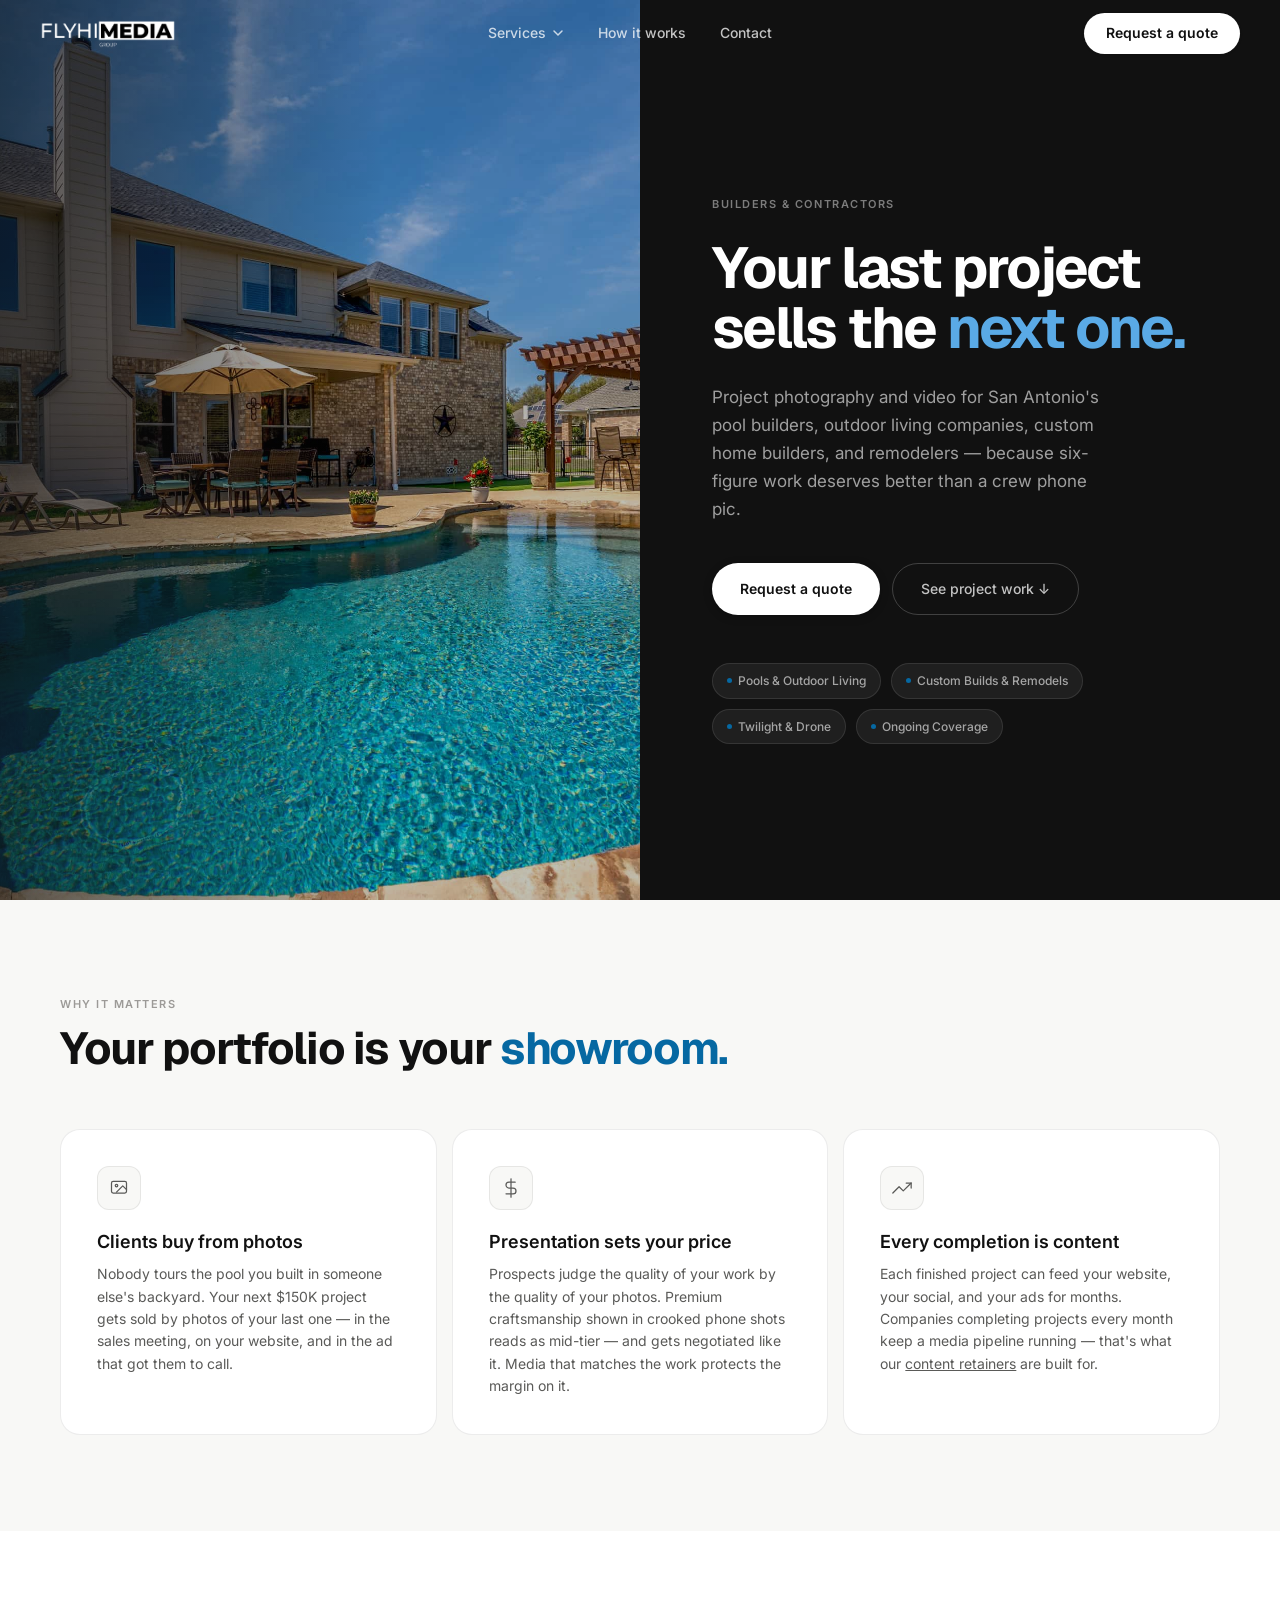
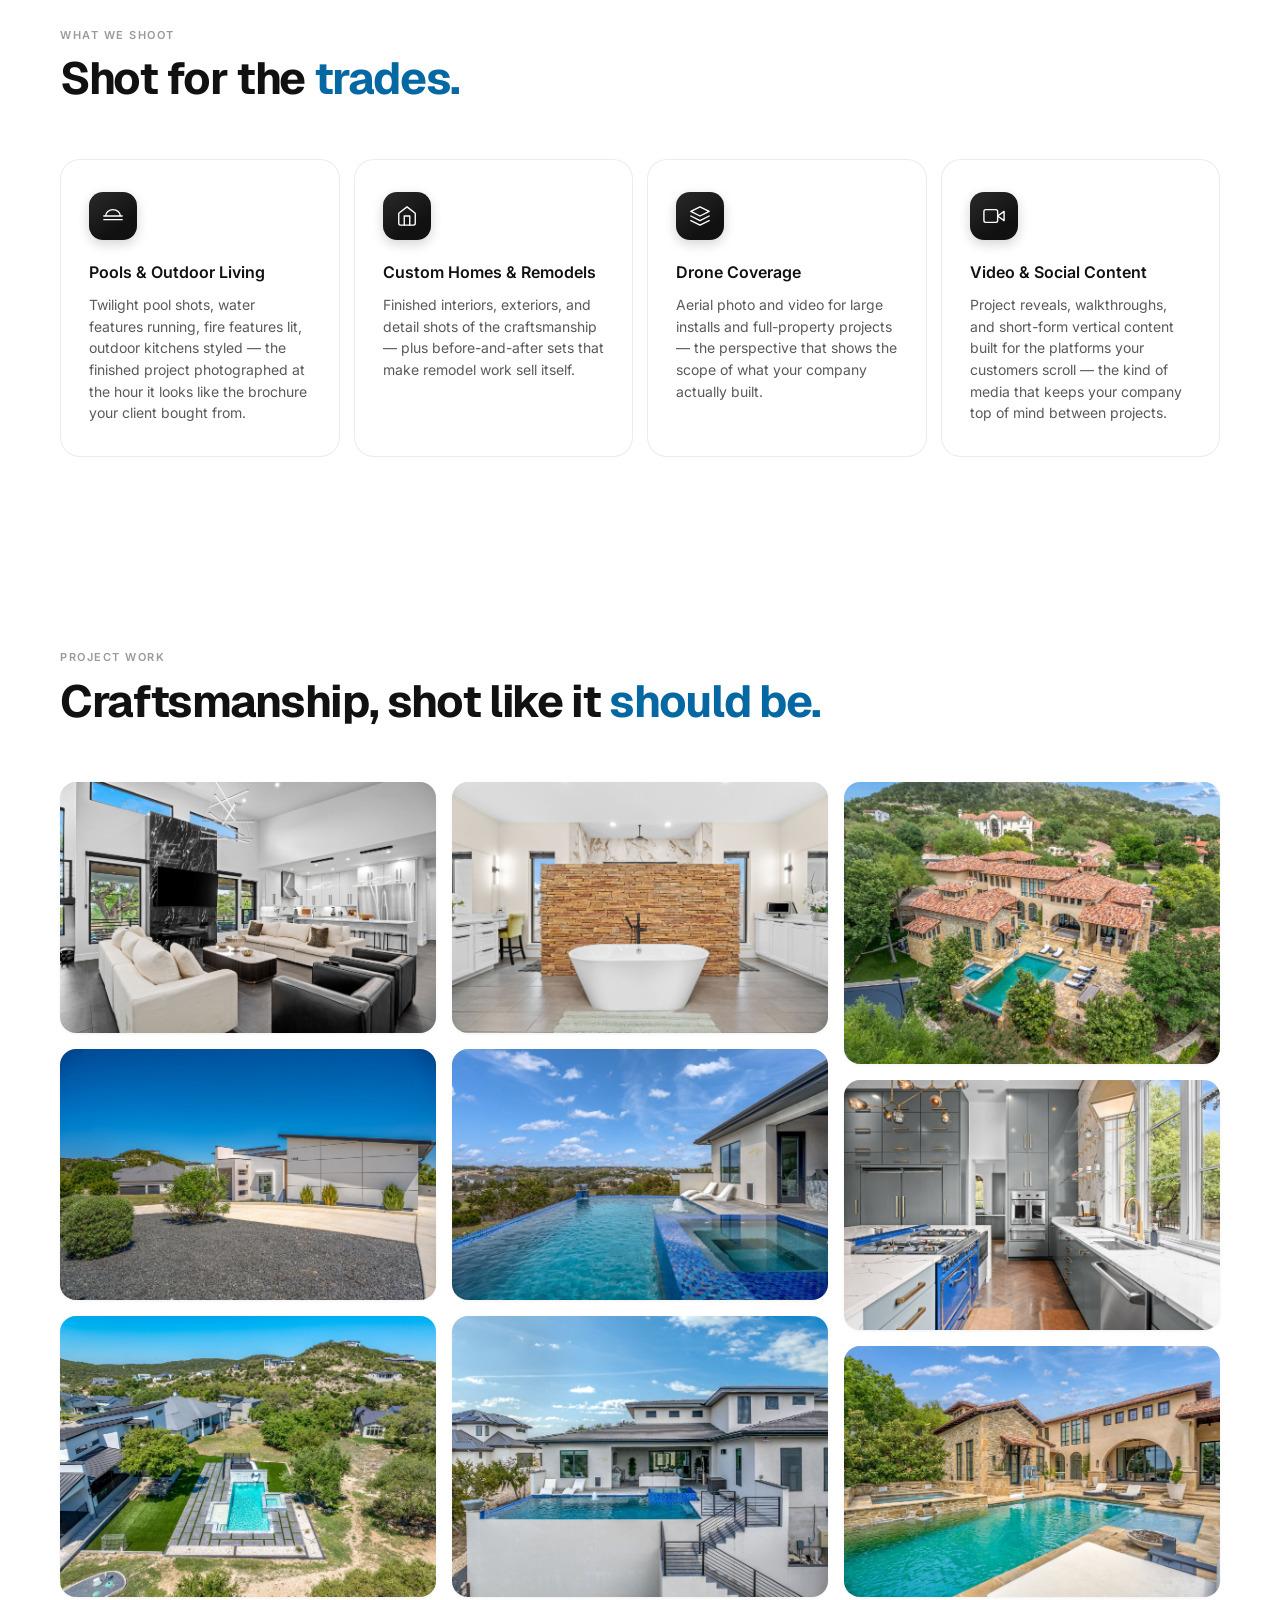
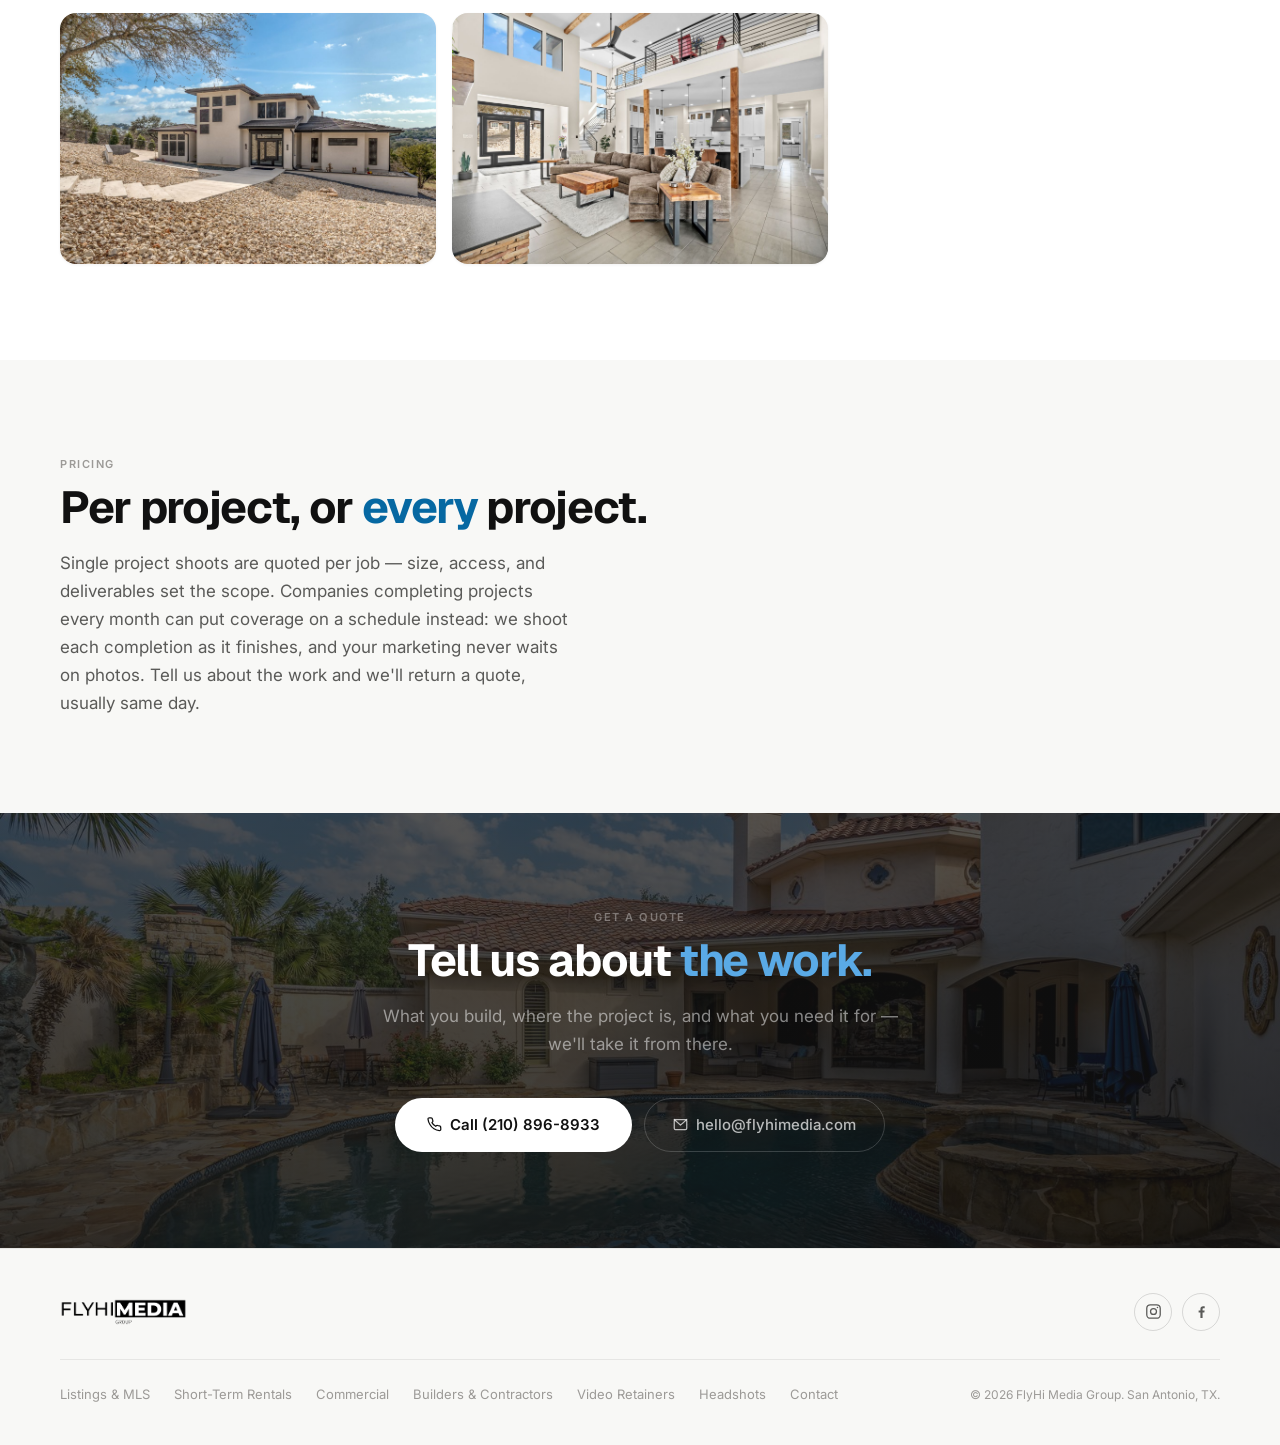
==== commit 78535411: "swap display font from DM Serif Display to Geist Bold weight, tight tracking, and non-italic accent " ====
--- a/builders.html
+++ b/builders.html
@@ -54,7 +54,7 @@
 <!-- Fonts -->
 <link rel="preconnect" href="https://fonts.googleapis.com">
 <link rel="preconnect" href="https://fonts.gstatic.com" crossorigin>
-<link href="https://fonts.googleapis.com/css2?family=Inter:wght@400;500;600;700&family=DM+Serif+Display:ital@0;1&display=swap" rel="stylesheet">
+<link href="https://fonts.googleapis.com/css2?family=Inter:wght@400;500;600;700&family=Geist:wght@500;600;700;800&display=swap" rel="stylesheet">
 <link rel="stylesheet" href="css/styles.css">
 
 <!-- ── ANALYTICS: Google Analytics 4 ──
--- a/css/styles.css
+++ b/css/styles.css
@@ -12,7 +12,8 @@
   --brand: #0668A2;
   --brand-soft: rgba(6,104,162,.10);
   --sans: 'Inter', system-ui, sans-serif;
-  --display: 'DM Serif Display', Georgia, serif;
+  --brand-light: #5aaae6;
+  --display: 'Geist', 'Inter', system-ui, sans-serif;
 }
 
 /* ── RESET ── */
@@ -157,12 +158,13 @@
 .hero-title {
   font-family: var(--display);
   font-size: clamp(42px, 4.5vw, 64px);
-  font-weight: 400;
-  line-height: 1.1;
+  font-weight: 700;
+  letter-spacing: -.035em;
+  line-height: 1.05;
   color: #fff;
   margin-bottom: 24px;
 }
-.hero-title em { font-style: italic; font-weight: 300; }
+.hero-title em { font-style: normal; color: var(--brand-light); }
 .hero-sub {
   font-size: 17px;
   color: rgba(255,255,255,.6);
@@ -258,12 +260,13 @@
 .section-title {
   font-family: var(--display);
   font-size: clamp(30px, 3.5vw, 46px);
-  font-weight: 400;
-  line-height: 1.15;
+  font-weight: 700;
+  letter-spacing: -.03em;
+  line-height: 1.1;
   color: var(--text);
   margin-bottom: 16px;
 }
-.section-title em { font-style: italic; font-weight: 300; }
+.section-title em { font-style: normal; color: var(--brand); }
 .section-sub {
   font-size: 17px; color: var(--text-2); line-height: 1.65;
   max-width: 520px;
@@ -295,7 +298,7 @@
 }
 .step-num {
   font-family: var(--display);
-  font-size: 42px; font-weight: 400;
+  font-size: 42px; font-weight: 700; letter-spacing: -.03em;
   color: var(--border-med);
   line-height: 1;
   transition: color .2s;
@@ -370,10 +373,10 @@
 }
 .bundle-headline {
   font-family: var(--display);
-  font-size: 34px; font-weight: 400; line-height: 1.2;
+  font-size: 34px; font-weight: 700; letter-spacing: -.03em; line-height: 1.15;
   margin-bottom: 6px;
 }
-.bundle-headline em { font-style: italic; font-weight: 300; }
+.bundle-headline em { font-style: normal; color: var(--brand); }
 .bundle-price {
   font-size: 28px; font-weight: 700; color: var(--text);
   margin-bottom: 20px;
@@ -522,7 +525,7 @@
   text-align: center;
 }
 .cta-dark .section-title { color: #fff; }
-.cta-dark .section-title em { color: rgba(255,255,255,.55); }
+.cta-dark .section-title em { color: var(--brand-light); }
 .cta-dark .section-sub { color: rgba(255,255,255,.5); margin: 0 auto 40px; }
 .cta-actions { display: flex; gap: 12px; justify-content: center; flex-wrap: wrap; }
 .btn-white {
@@ -770,7 +773,7 @@
 }
 .explore-card .bundle-name { color: rgba(255,255,255,.4); }
 .explore-card .bundle-headline { color: #fff; margin-bottom: 12px; }
-.explore-card .bundle-headline em { color: rgba(255,255,255,.55); }
+.explore-card .bundle-headline em { color: var(--brand-light); }
 .explore-sub {
   font-size: 14px;
   color: rgba(255,255,255,.55);
@@ -845,11 +848,11 @@
 }
 .payclose-copy h3 {
   font-family: var(--display);
-  font-size: 26px; font-weight: 400; line-height: 1.2;
+  font-size: 26px; font-weight: 700; letter-spacing: -.025em; line-height: 1.2;
   color: #fff;
   margin-bottom: 8px;
 }
-.payclose-copy h3 em { font-style: italic; color: rgba(255,255,255,.6); }
+.payclose-copy h3 em { font-style: normal; color: var(--brand-light); }
 .payclose-copy p { font-size: 14px; color: rgba(255,255,255,.55); line-height: 1.6; }
 .payclose-band .btn-white { position: relative; z-index: 2; flex-shrink: 0; }
 
@@ -874,7 +877,7 @@
 }
 .addon-card h3 {
   font-family: var(--display);
-  font-size: 22px; font-weight: 400;
+  font-size: 22px; font-weight: 700; letter-spacing: -.02em;
   margin-bottom: 14px;
 }
 .addon-list { list-style: none; }
@@ -923,7 +926,7 @@
 }
 .tier-card h3 {
   font-family: var(--display);
-  font-size: 24px; font-weight: 400;
+  font-size: 24px; font-weight: 700; letter-spacing: -.02em;
   margin-bottom: 8px;
 }
 .tier-card .tier-note {
@@ -1043,10 +1046,10 @@
 }
 .contact-card h3 {
   font-family: var(--display);
-  font-size: 26px; font-weight: 400; line-height: 1.2;
+  font-size: 26px; font-weight: 700; letter-spacing: -.025em; line-height: 1.2;
   margin-bottom: 10px;
 }
-.contact-card h3 em { font-style: italic; font-weight: 300; }
+.contact-card h3 em { font-style: normal; color: var(--brand); }
 .contact-desc {
   font-size: 14px; color: var(--text-2); line-height: 1.6;
   margin-bottom: 24px;
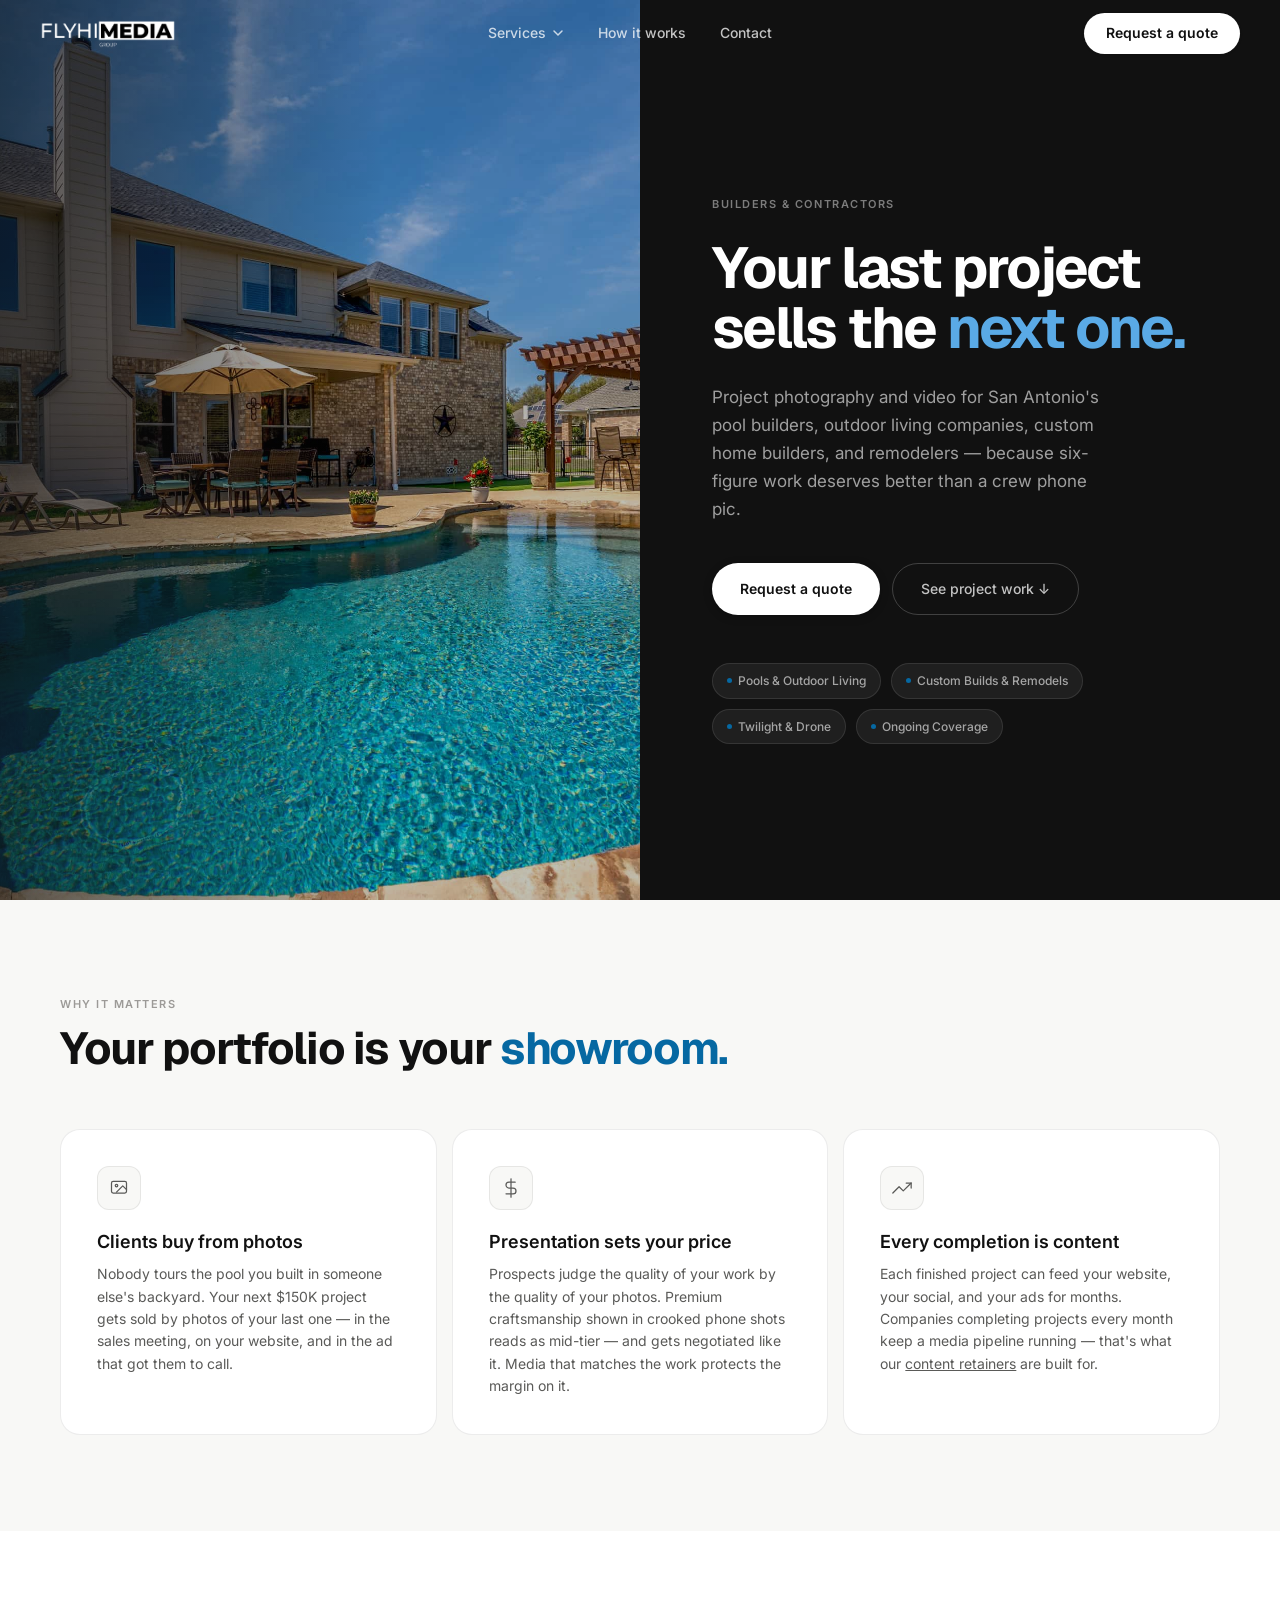
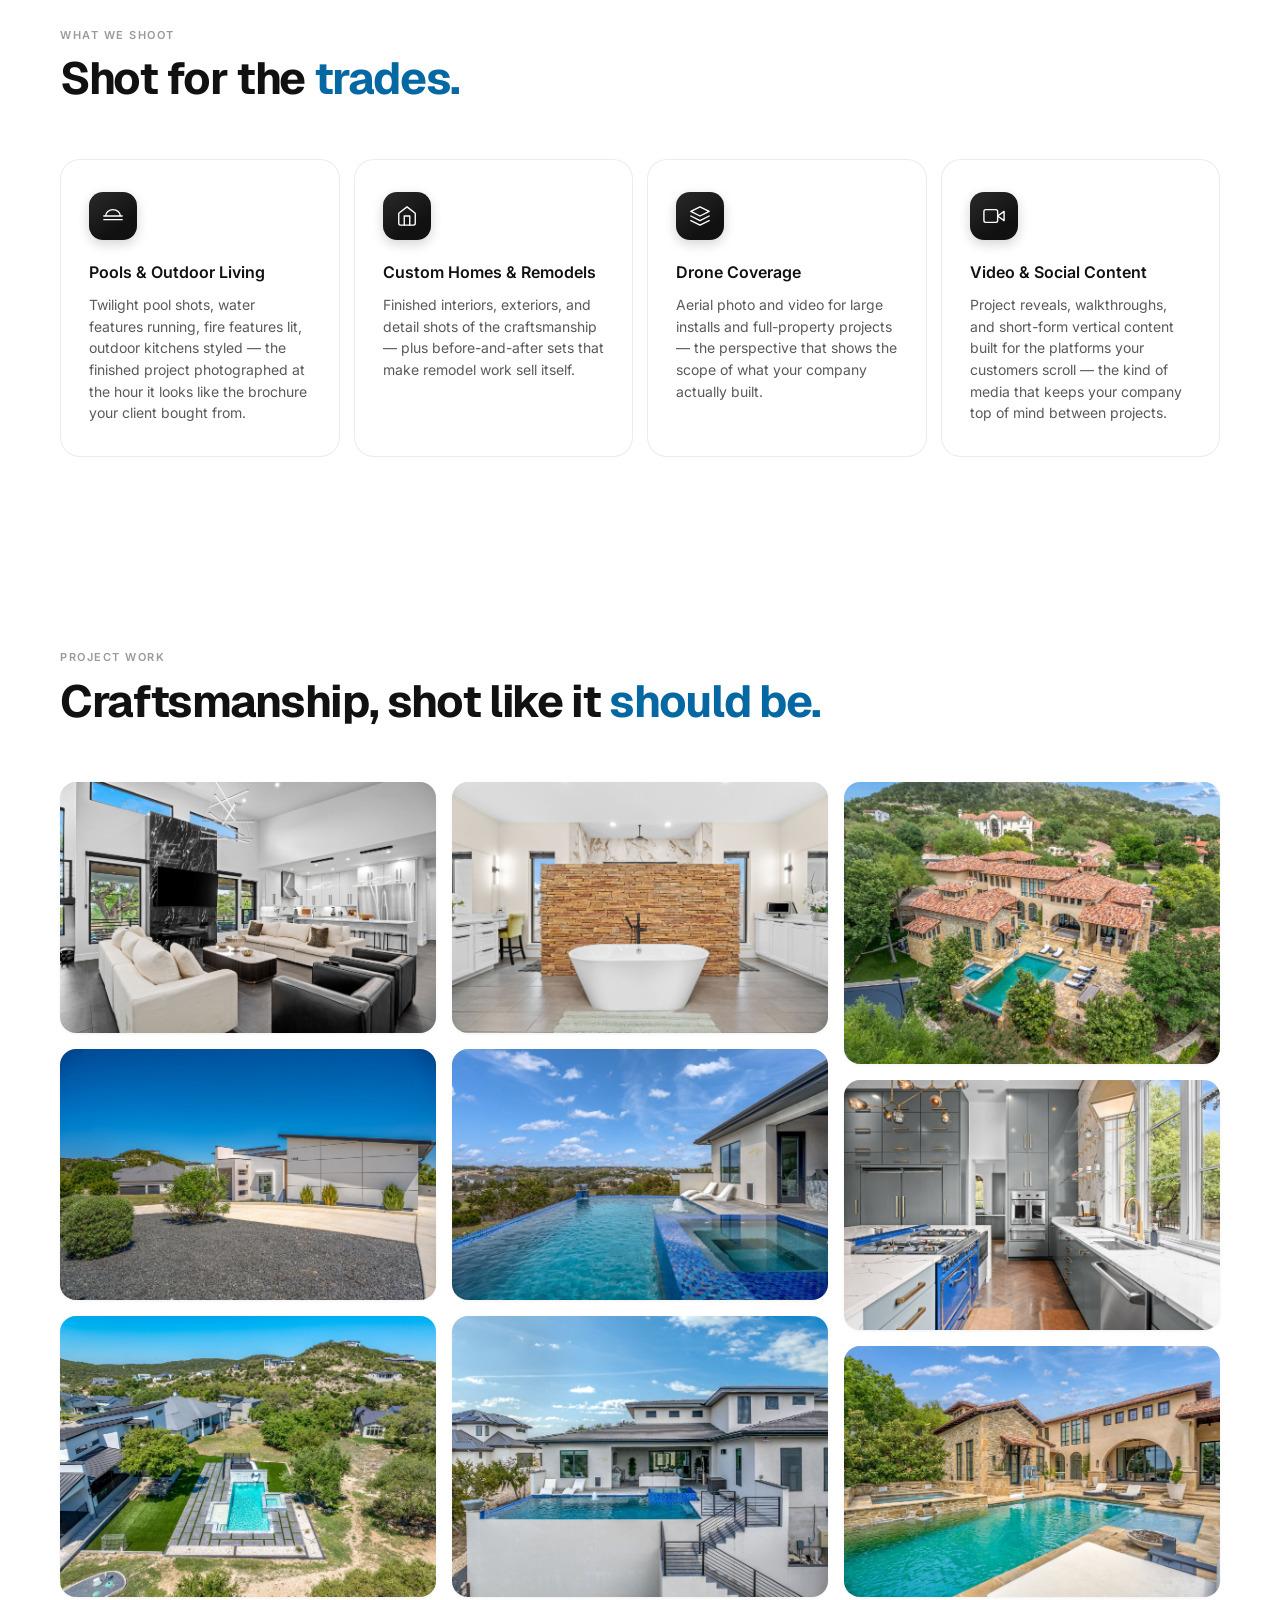
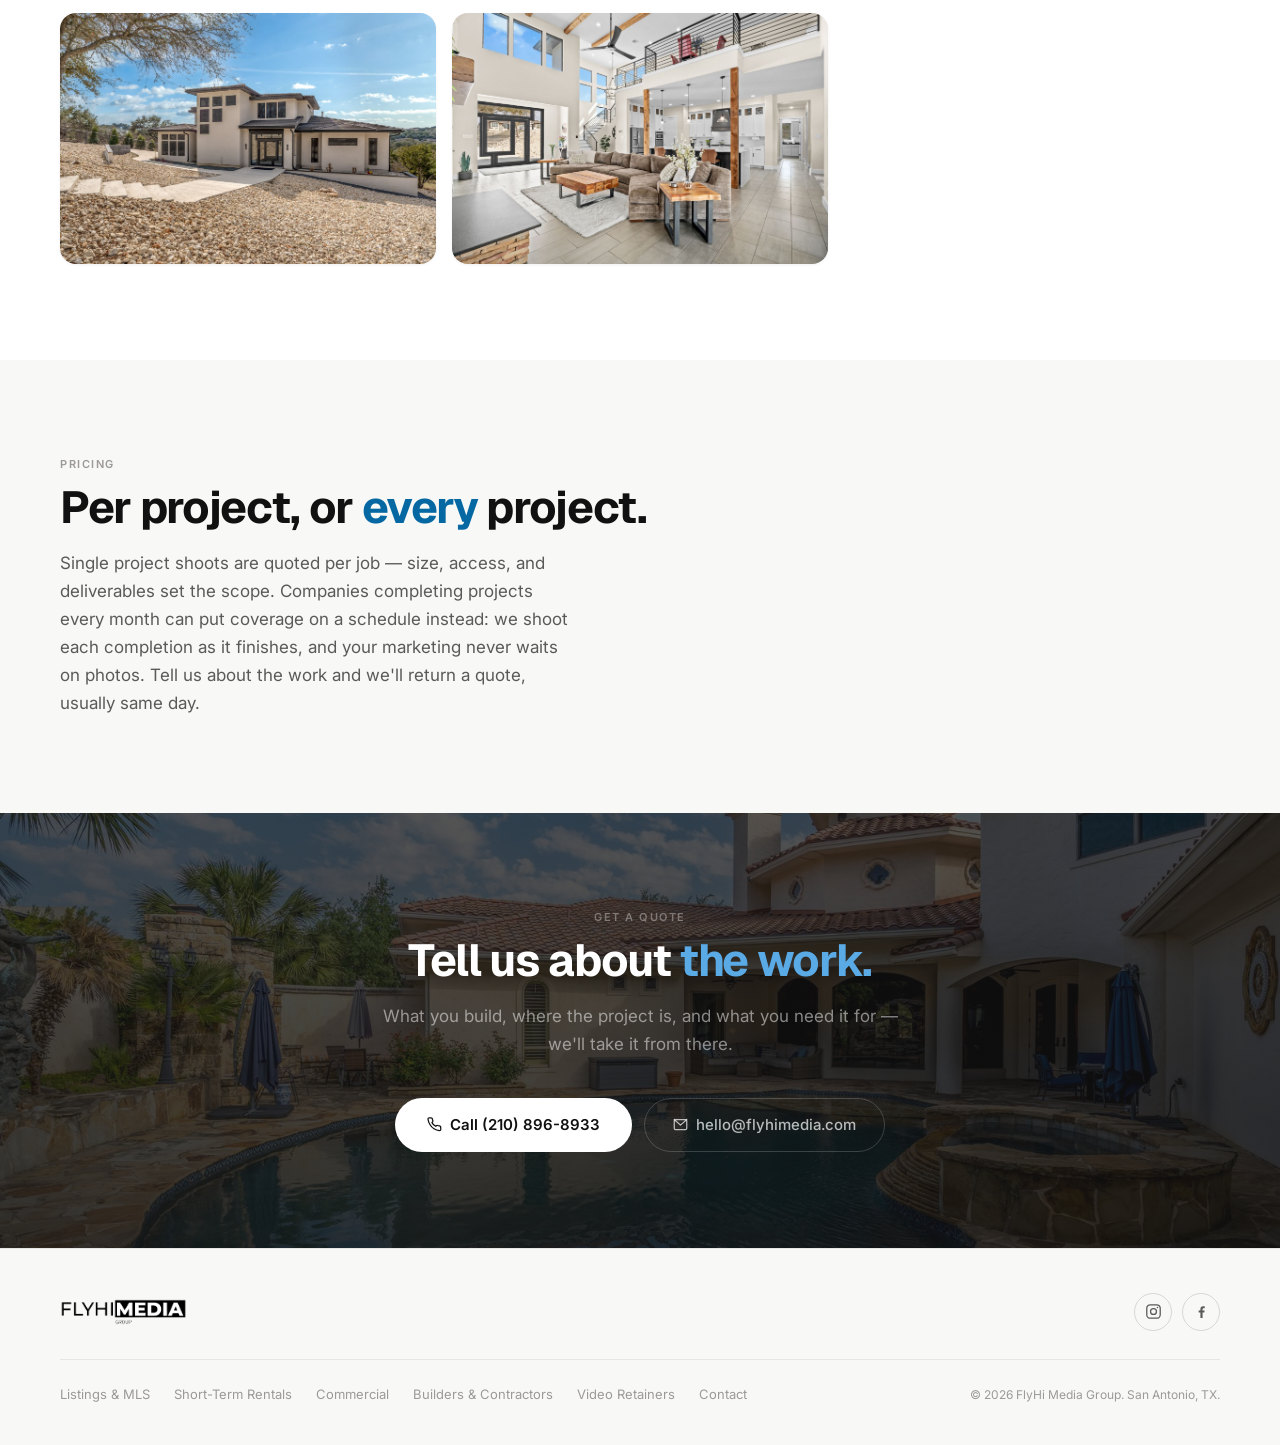
==== commit 186fc2c9: "hide headshots links and sections for now Comments out the nav, footer, and services-list links, the" ====
--- a/builders.html
+++ b/builders.html
@@ -88,7 +88,7 @@
         <li><a href="/commercial">Commercial</a></li>
         <li><a href="/builders">Builders &amp; Contractors</a></li>
         <li><a href="/retainers">Video Retainers</a></li>
-        <li><a href="/headshots">Headshots</a></li>
+        <!-- <li><a href="/headshots">Headshots</a></li> -->
       </ul>
     </li>
     <li><a href="/#how">How it works</a></li>
@@ -285,7 +285,7 @@
       <a href="/commercial">Commercial</a>
       <a href="/builders">Builders &amp; Contractors</a>
       <a href="/retainers">Video Retainers</a>
-      <a href="/headshots">Headshots</a>
+      <!-- <a href="/headshots">Headshots</a> -->
       <a href="/contact">Contact</a>
     </div>
     <span class="footer-copy">© 2026 FlyHi Media Group. San Antonio, TX.</span>
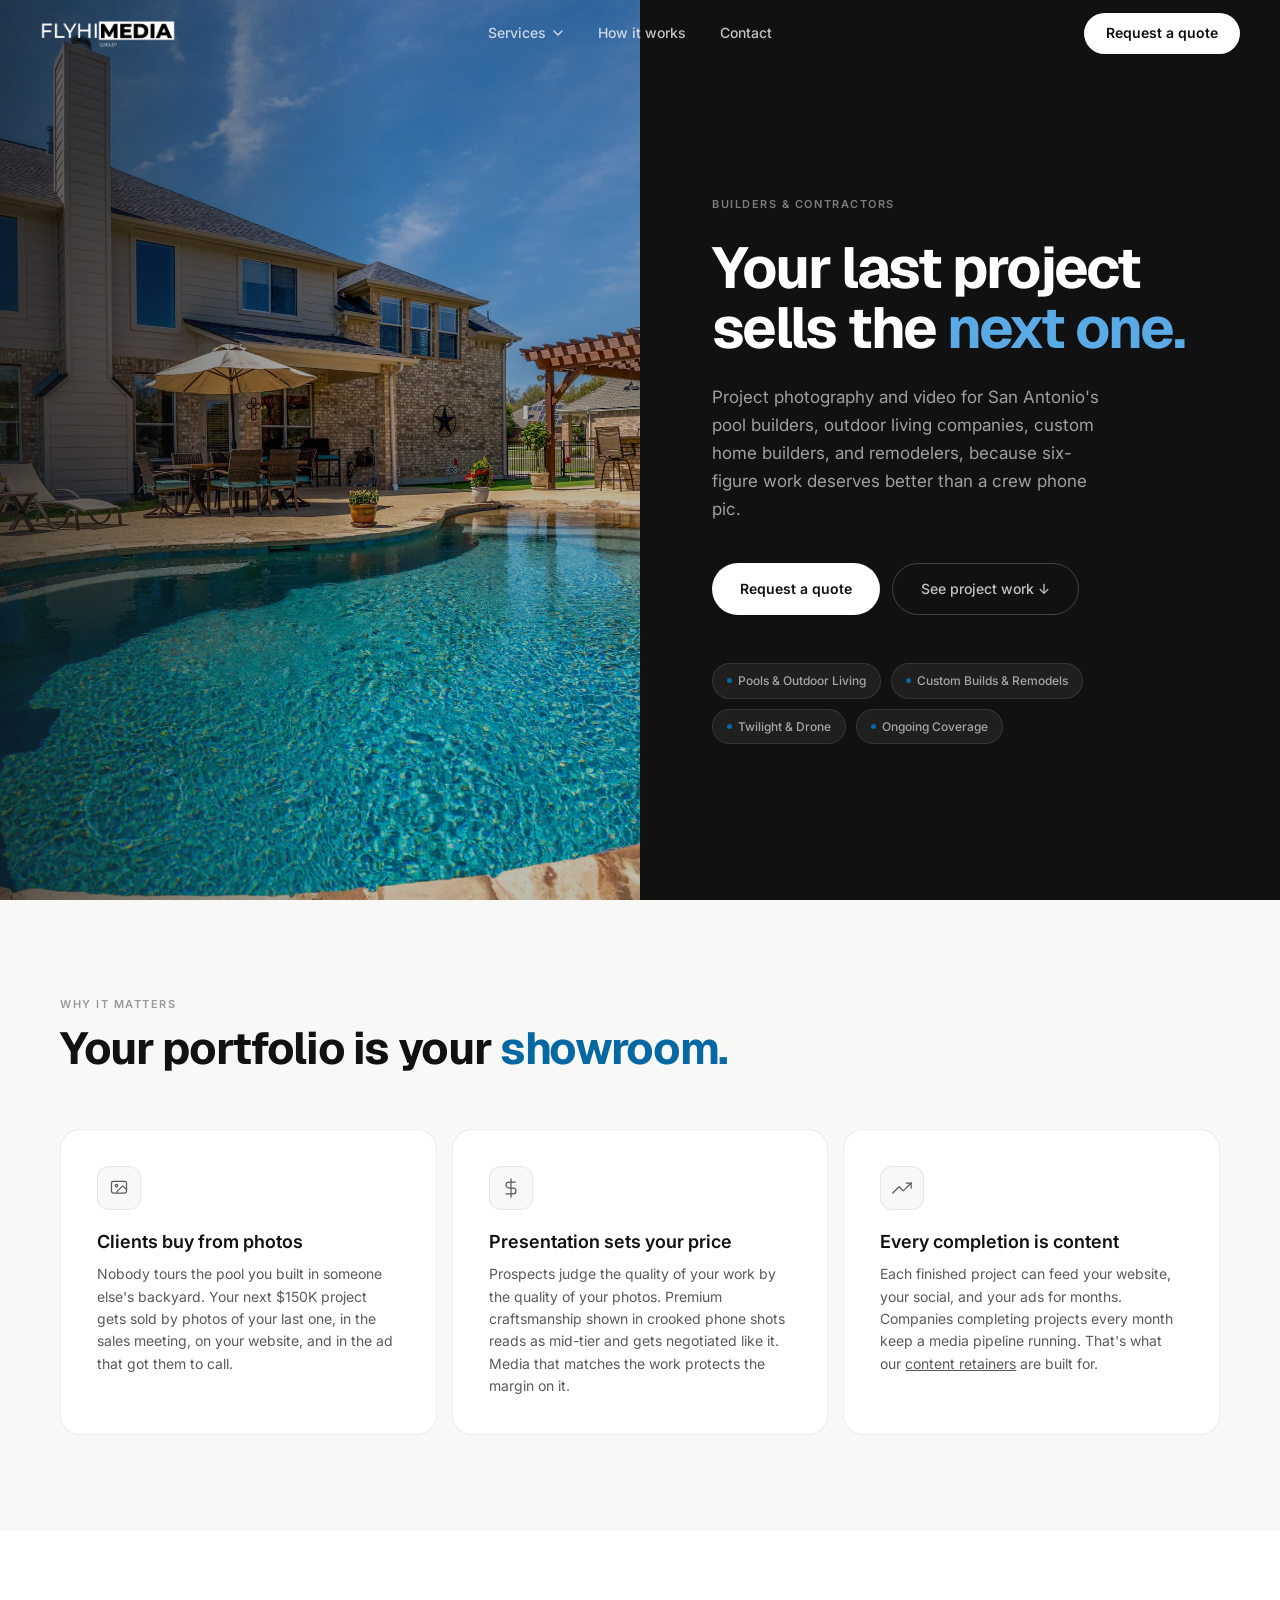
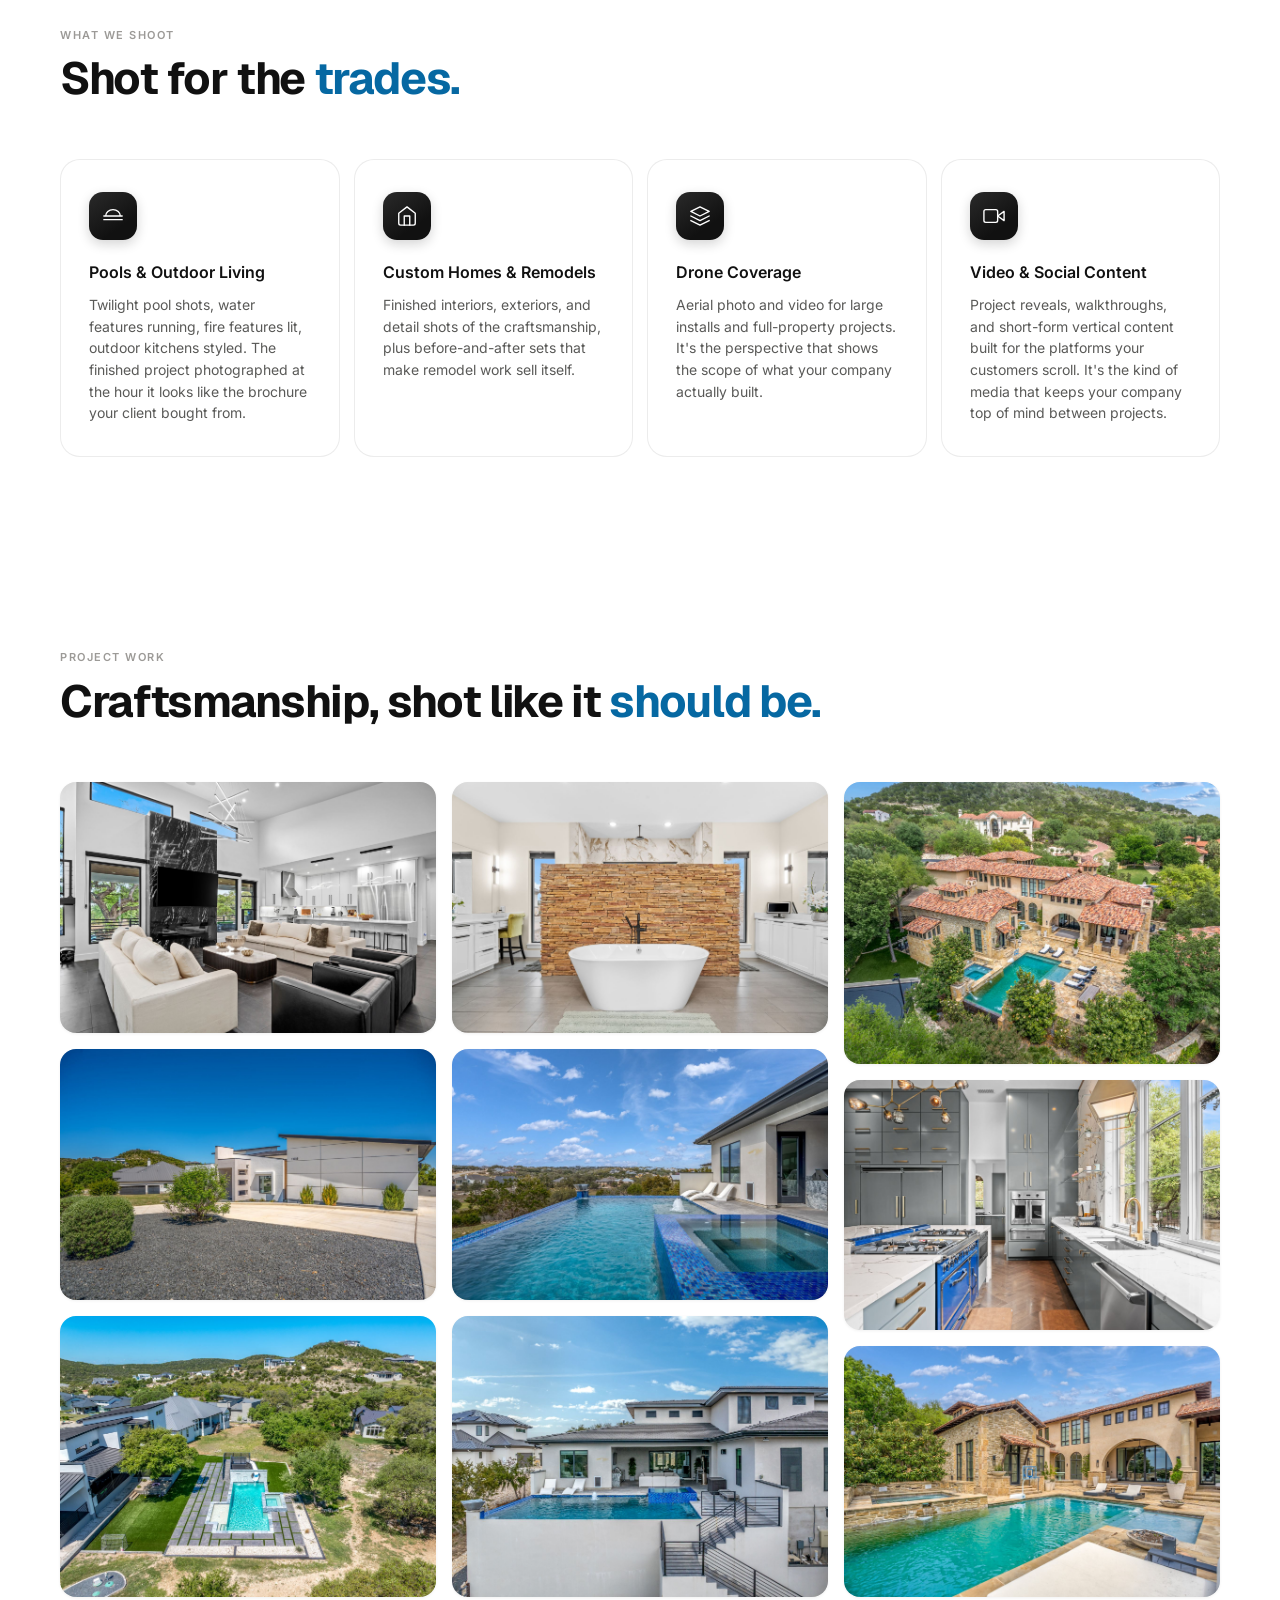
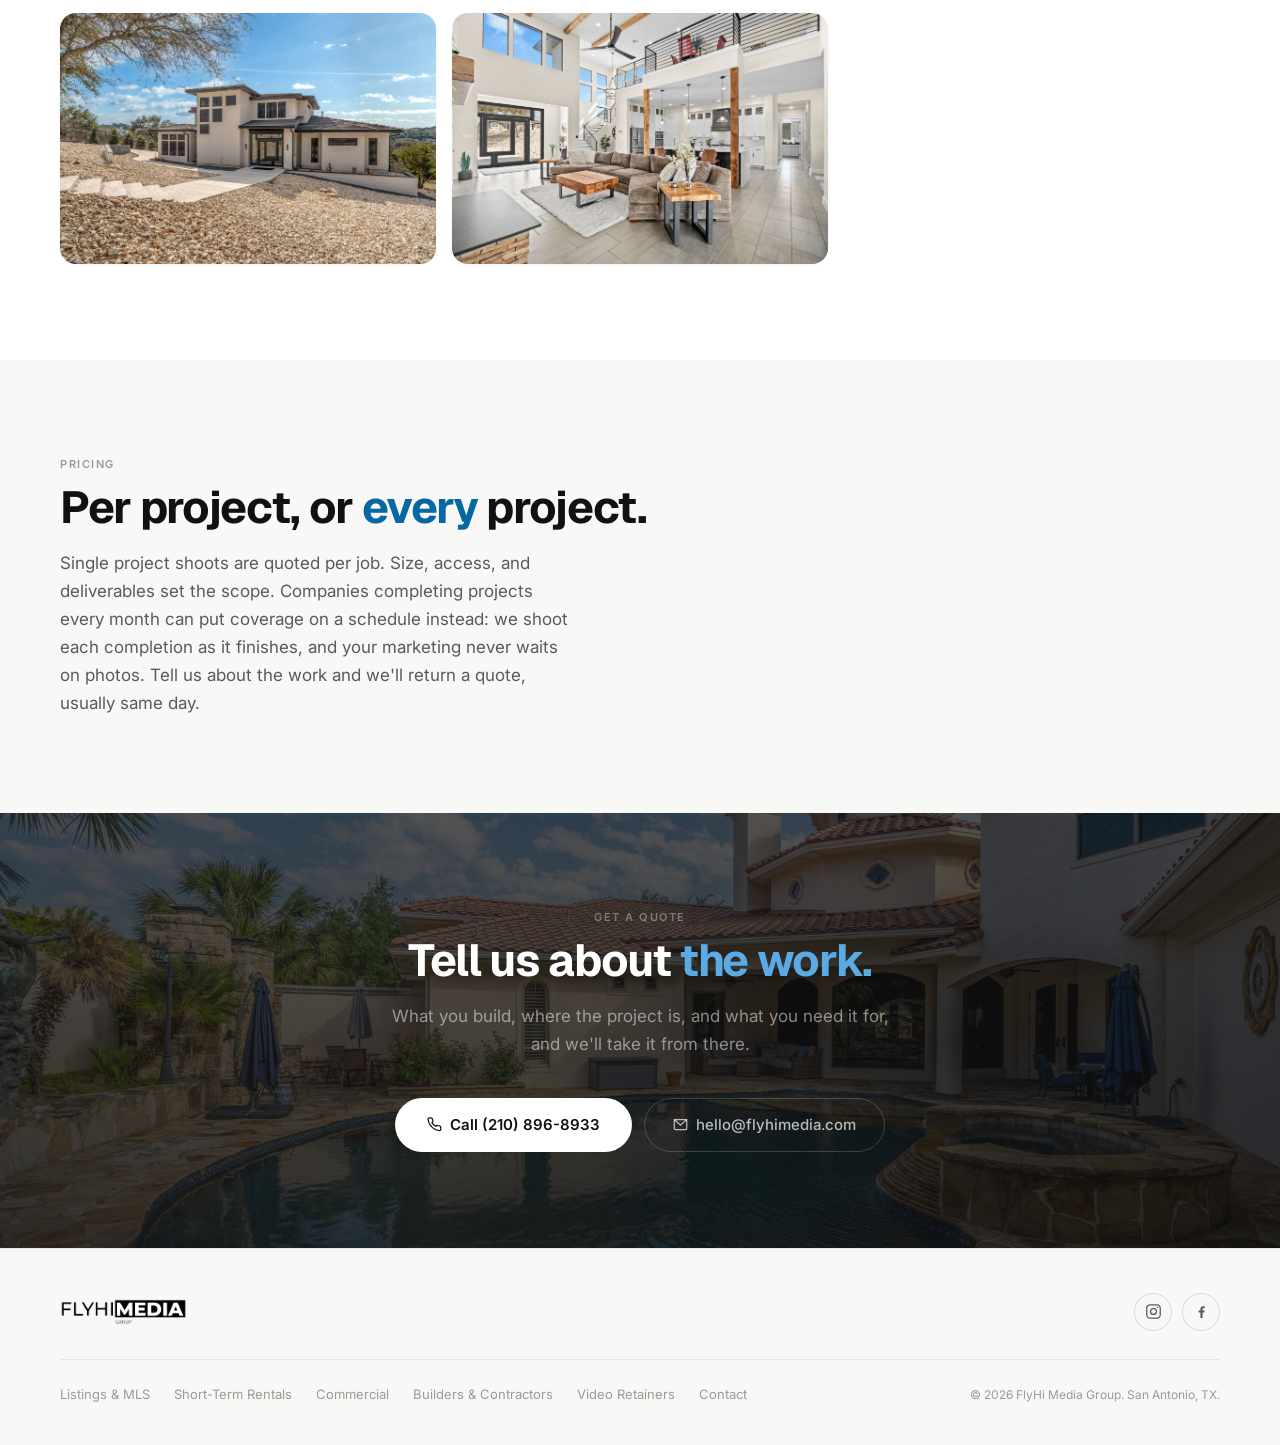
==== commit 2136553c: "remove em dashes from site copy Rewords dashed sentences with commas, periods, and colons across eve" ====
--- a/builders.html
+++ b/builders.html
@@ -5,14 +5,14 @@
 <meta name="viewport" content="width=device-width, initial-scale=1.0">
 
 <title>Builder &amp; Contractor Photography in San Antonio | FlyHi Media Group</title>
-<meta name="description" content="Project photography and video for San Antonio builders and contractors — pool builders, outdoor living companies, custom home builders, and remodelers. Portfolio media that sells the next job.">
+<meta name="description" content="Project photography and video for San Antonio builders and contractors, including pool builders, outdoor living companies, custom home builders, and remodelers. Portfolio media that sells the next job.">
 <link rel="canonical" href="https://flyhimedia.com/builders">
 
 <!-- Open Graph (rich previews when shared to iMessage, Slack, FB, LinkedIn, etc.) -->
 <meta property="og:type" content="website">
 <meta property="og:site_name" content="FlyHi Media Group">
 <meta property="og:title" content="Builder & Contractor Photography in San Antonio | FlyHi Media Group">
-<meta property="og:description" content="Project photography and video for San Antonio builders and contractors — pool builders, outdoor living companies, custom home builders, and remodelers. Portfolio media that sells the next job.">
+<meta property="og:description" content="Project photography and video for San Antonio builders and contractors, including pool builders, outdoor living companies, custom home builders, and remodelers. Portfolio media that sells the next job.">
 <meta property="og:url" content="https://flyhimedia.com/builders">
 <meta property="og:image" content="https://flyhimedia.com/images/builders-bg.jpg">
 <meta property="og:image:alt" content="Completed project photography for San Antonio builders and contractors">
@@ -20,7 +20,7 @@
 <!-- Twitter card -->
 <meta name="twitter:card" content="summary_large_image">
 <meta name="twitter:title" content="Builder & Contractor Photography in San Antonio | FlyHi Media Group">
-<meta name="twitter:description" content="Project photography and video for San Antonio builders and contractors — pool builders, outdoor living companies, custom home builders, and remodelers. Portfolio media that sells the next job.">
+<meta name="twitter:description" content="Project photography and video for San Antonio builders and contractors, including pool builders, outdoor living companies, custom home builders, and remodelers. Portfolio media that sells the next job.">
 <meta name="twitter:image" content="https://flyhimedia.com/images/builders-bg.jpg">
 
 <!-- Structured data: this page's service + breadcrumb trail.
@@ -34,7 +34,7 @@
       "name": "Builder & Contractor Project Photography",
       "serviceType": "Construction project photography",
       "url": "https://flyhimedia.com/builders",
-      "description": "Project photography and video for San Antonio builders and contractors — pool builders, outdoor living companies, custom home builders, and remodelers. Portfolio media that sells the next job.",
+      "description": "Project photography and video for San Antonio builders and contractors, including pool builders, outdoor living companies, custom home builders, and remodelers. Portfolio media that sells the next job.",
       
       "provider": { "@id": "https://flyhimedia.com/#business" },
       "areaServed": { "@type": "City", "name": "San Antonio" }
@@ -107,7 +107,7 @@
   <div class="hero-content">
     <p class="hero-eyebrow">Builders &amp; Contractors</p>
     <h1 class="hero-title">Your last project<br>sells the <em>next one.</em></h1>
-    <p class="hero-sub">Project photography and video for San Antonio's pool builders, outdoor living companies, custom home builders, and remodelers — because six-figure work deserves better than a crew phone pic.</p>
+    <p class="hero-sub">Project photography and video for San Antonio's pool builders, outdoor living companies, custom home builders, and remodelers, because six-figure work deserves better than a crew phone pic.</p>
     <div class="hero-actions">
       <a class="btn-primary" href="#contact">Request a quote</a>
       <a class="btn-ghost" href="#builder-work">See project work ↓</a>
@@ -134,7 +134,7 @@
           </div>
         </div>
         <h3 class="step-title">Clients buy from photos</h3>
-        <p class="step-desc">Nobody tours the pool you built in someone else's backyard. Your next $150K project gets sold by photos of your last one — in the sales meeting, on your website, and in the ad that got them to call.</p>
+        <p class="step-desc">Nobody tours the pool you built in someone else's backyard. Your next $150K project gets sold by photos of your last one, in the sales meeting, on your website, and in the ad that got them to call.</p>
       </div>
       <div class="how-step">
         <div class="how-step-header">
@@ -143,7 +143,7 @@
           </div>
         </div>
         <h3 class="step-title">Presentation sets your price</h3>
-        <p class="step-desc">Prospects judge the quality of your work by the quality of your photos. Premium craftsmanship shown in crooked phone shots reads as mid-tier — and gets negotiated like it. Media that matches the work protects the margin on it.</p>
+        <p class="step-desc">Prospects judge the quality of your work by the quality of your photos. Premium craftsmanship shown in crooked phone shots reads as mid-tier and gets negotiated like it. Media that matches the work protects the margin on it.</p>
       </div>
       <div class="how-step">
         <div class="how-step-header">
@@ -152,7 +152,7 @@
           </div>
         </div>
         <h3 class="step-title">Every completion is content</h3>
-        <p class="step-desc">Each finished project can feed your website, your social, and your ads for months. Companies completing projects every month keep a media pipeline running — that's what our <a href="/retainers" style="text-decoration: underline;">content retainers</a> are built for.</p>
+        <p class="step-desc">Each finished project can feed your website, your social, and your ads for months. Companies completing projects every month keep a media pipeline running. That's what our <a href="/retainers" style="text-decoration: underline;">content retainers</a> are built for.</p>
       </div>
     </div>
   </div>
@@ -170,7 +170,7 @@
         </div>
         <div class="rel-card-body">
           <h3 class="rel-title">Pools &amp; Outdoor Living</h3>
-          <p class="rel-desc">Twilight pool shots, water features running, fire features lit, outdoor kitchens styled — the finished project photographed at the hour it looks like the brochure your client bought from.</p>
+          <p class="rel-desc">Twilight pool shots, water features running, fire features lit, outdoor kitchens styled. The finished project photographed at the hour it looks like the brochure your client bought from.</p>
         </div>
       </div>
       <div class="rel-card">
@@ -179,7 +179,7 @@
         </div>
         <div class="rel-card-body">
           <h3 class="rel-title">Custom Homes &amp; Remodels</h3>
-          <p class="rel-desc">Finished interiors, exteriors, and detail shots of the craftsmanship — plus before-and-after sets that make remodel work sell itself.</p>
+          <p class="rel-desc">Finished interiors, exteriors, and detail shots of the craftsmanship, plus before-and-after sets that make remodel work sell itself.</p>
         </div>
       </div>
       <div class="rel-card">
@@ -188,7 +188,7 @@
         </div>
         <div class="rel-card-body">
           <h3 class="rel-title">Drone Coverage</h3>
-          <p class="rel-desc">Aerial photo and video for large installs and full-property projects — the perspective that shows the scope of what your company actually built.</p>
+          <p class="rel-desc">Aerial photo and video for large installs and full-property projects. It's the perspective that shows the scope of what your company actually built.</p>
         </div>
       </div>
       <div class="rel-card">
@@ -197,7 +197,7 @@
         </div>
         <div class="rel-card-body">
           <h3 class="rel-title">Video &amp; Social Content</h3>
-          <p class="rel-desc">Project reveals, walkthroughs, and short-form vertical content built for the platforms your customers scroll — the kind of media that keeps your company top of mind between projects.</p>
+          <p class="rel-desc">Project reveals, walkthroughs, and short-form vertical content built for the platforms your customers scroll. It's the kind of media that keeps your company top of mind between projects.</p>
         </div>
       </div>
     </div>
@@ -230,7 +230,7 @@
   <div class="section-inner">
     <p class="section-label">Pricing</p>
     <h2 class="section-title">Per project, or <em>every</em> project.</h2>
-    <p class="section-sub" style="margin-bottom: 0;">Single project shoots are quoted per job — size, access, and deliverables set the scope. Companies completing projects every month can put coverage on a schedule instead: we shoot each completion as it finishes, and your marketing never waits on photos. Tell us about the work and we'll return a quote, usually same day.</p>
+    <p class="section-sub" style="margin-bottom: 0;">Single project shoots are quoted per job. Size, access, and deliverables set the scope. Companies completing projects every month can put coverage on a schedule instead: we shoot each completion as it finishes, and your marketing never waits on photos. Tell us about the work and we'll return a quote, usually same day.</p>
   </div>
 </section>
 
@@ -239,7 +239,7 @@
   <div class="section-inner" style="text-align: center;">
     <p class="section-label" style="color: rgba(255,255,255,.35);">Get a quote</p>
     <h2 class="section-title" style="margin: 0 auto 16px;">Tell us about <em>the work.</em></h2>
-    <p class="section-sub" style="margin: 0 auto 40px;">What you build, where the project is, and what you need it for — we'll take it from there.</p>
+    <p class="section-sub" style="margin: 0 auto 40px;">What you build, where the project is, and what you need it for, and we'll take it from there.</p>
         <div class="cta-actions">
       <!-- Phone is the primary CTA — this audience calls. -->
       <a class="btn-white" href="tel:2108968933">
--- a/css/styles.css
+++ b/css/styles.css
@@ -818,44 +818,6 @@
   height: 12px;   /* slightly taller than the 8px gap for safety */
 }
 
-/* ── PAY-AT-CLOSE BAND (listings page) ── */
-.payclose-band {
-  margin-top: 24px;
-  padding: 36px 40px;
-  background: var(--bg-dark);
-  border-radius: 20px;
-  display: flex;
-  align-items: center;
-  justify-content: space-between;
-  gap: 32px;
-  flex-wrap: wrap;
-  position: relative;
-  overflow: hidden;
-}
-.payclose-band::before {
-  content: "";
-  position: absolute;
-  top: -60%; right: -10%;
-  width: 55%; height: 220%;
-  background: radial-gradient(circle, rgba(6,104,162,.25) 0%, transparent 65%);
-  pointer-events: none;
-}
-.payclose-copy { position: relative; z-index: 2; max-width: 560px; }
-.payclose-label {
-  font-size: 11px; font-weight: 600; letter-spacing: .14em;
-  text-transform: uppercase; color: rgba(255,255,255,.4);
-  margin-bottom: 8px;
-}
-.payclose-copy h3 {
-  font-family: var(--display);
-  font-size: 26px; font-weight: 700; letter-spacing: -.025em; line-height: 1.2;
-  color: #fff;
-  margin-bottom: 8px;
-}
-.payclose-copy h3 em { font-style: normal; color: var(--brand-light); }
-.payclose-copy p { font-size: 14px; color: rgba(255,255,255,.55); line-height: 1.6; }
-.payclose-band .btn-white { position: relative; z-index: 2; flex-shrink: 0; }
-
 /* ── ADD-ONS MENU (listings page) ── */
 .addon-grid {
   display: grid;
@@ -905,15 +867,6 @@
 
 @media (max-width: 900px) {
   .addon-grid { grid-template-columns: 1fr; }
-  .payclose-band { padding: 32px 28px; }
-}
-
-/* fine print inside the pay-at-close band */
-.payclose-fine {
-  font-size: 10px;
-  color: rgba(255,255,255,.22);
-  margin-top: 10px;
-  line-height: 1.5;
 }
 
 /* ── SQ-FT TIER TABLE (pricing pages) ── */
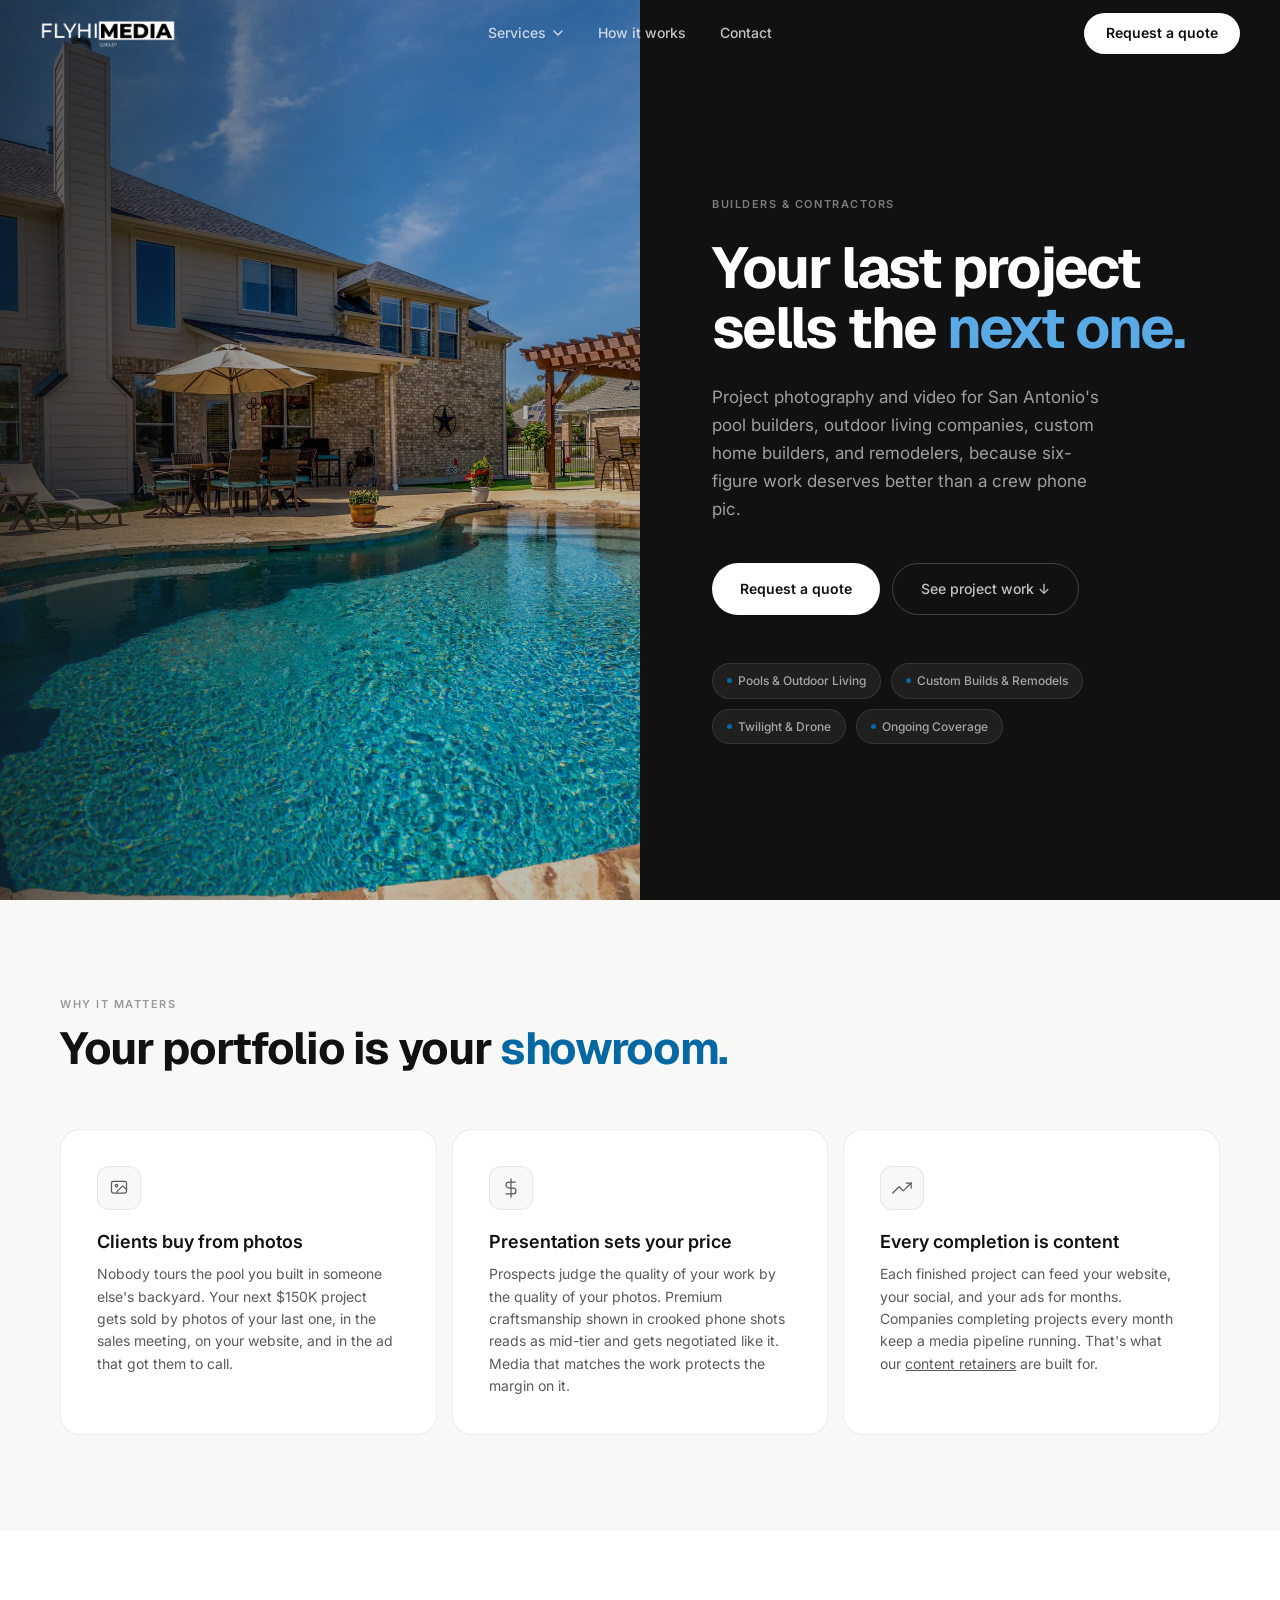
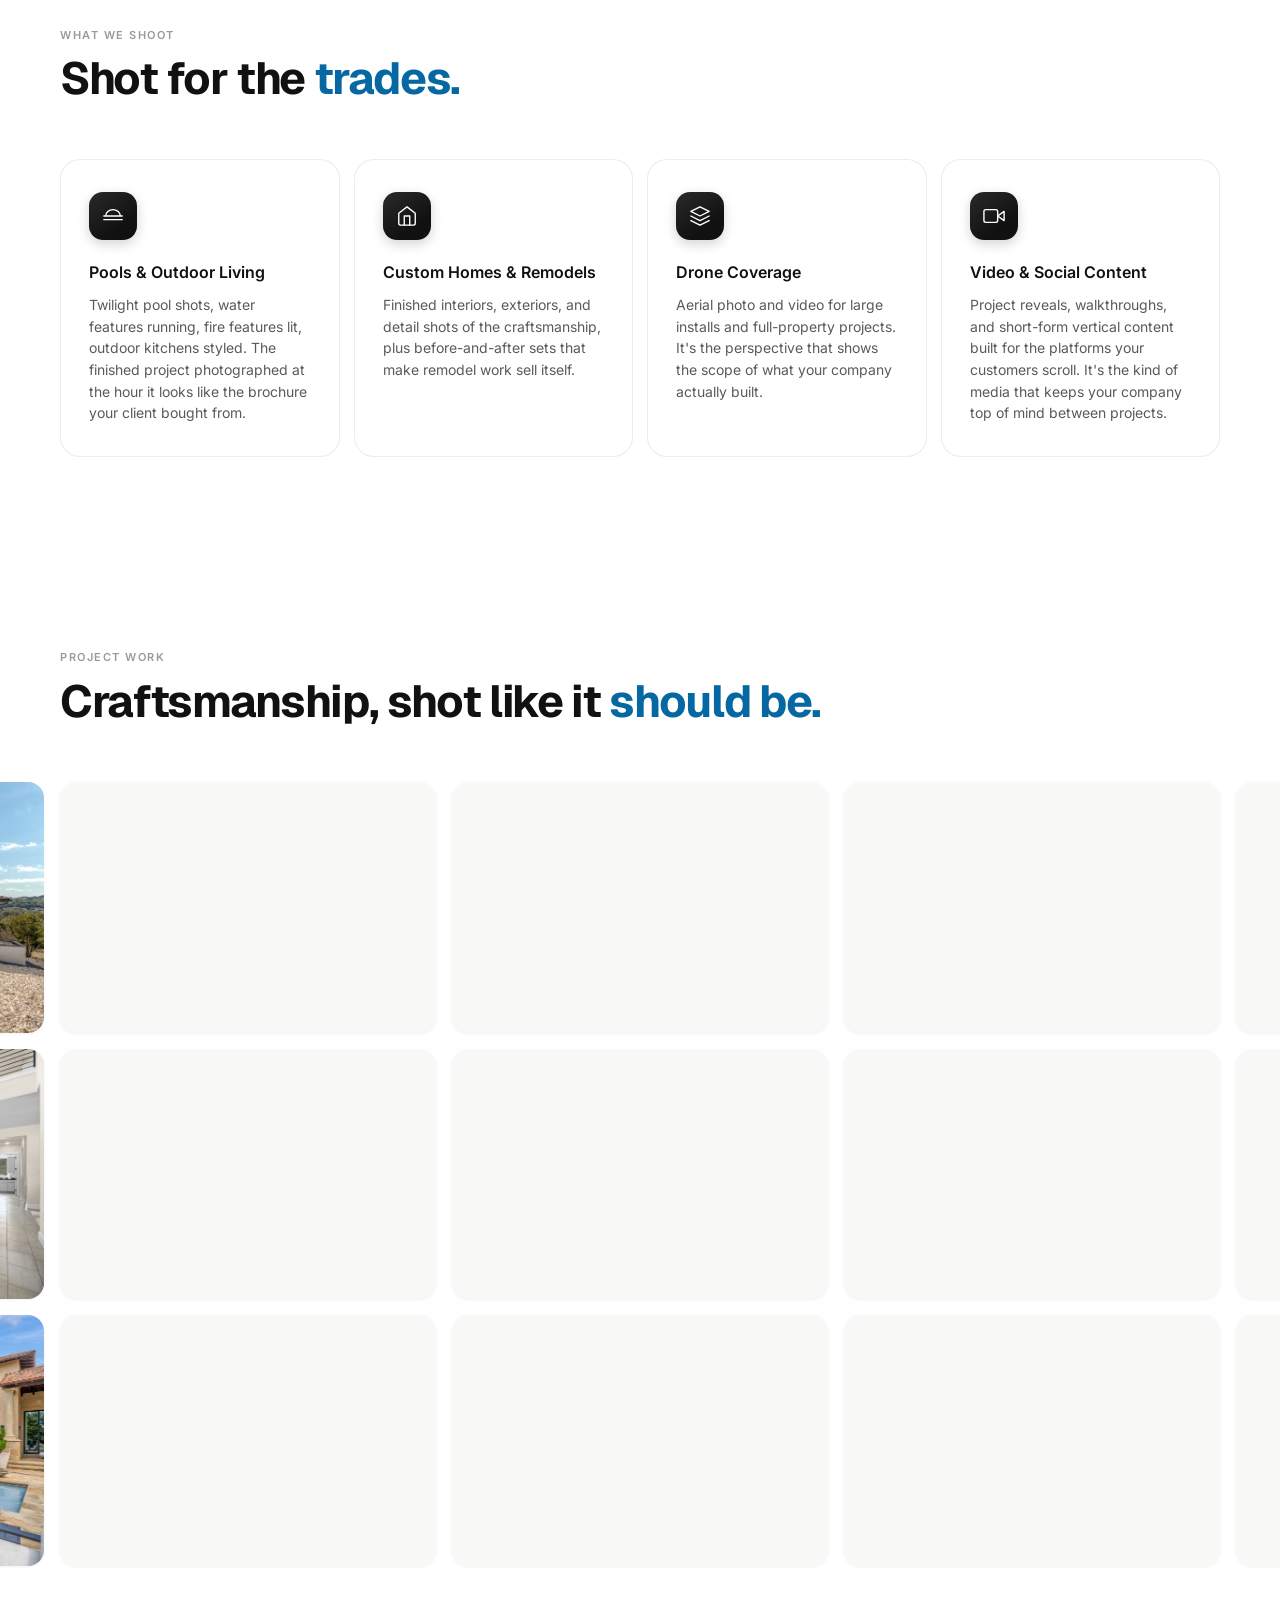
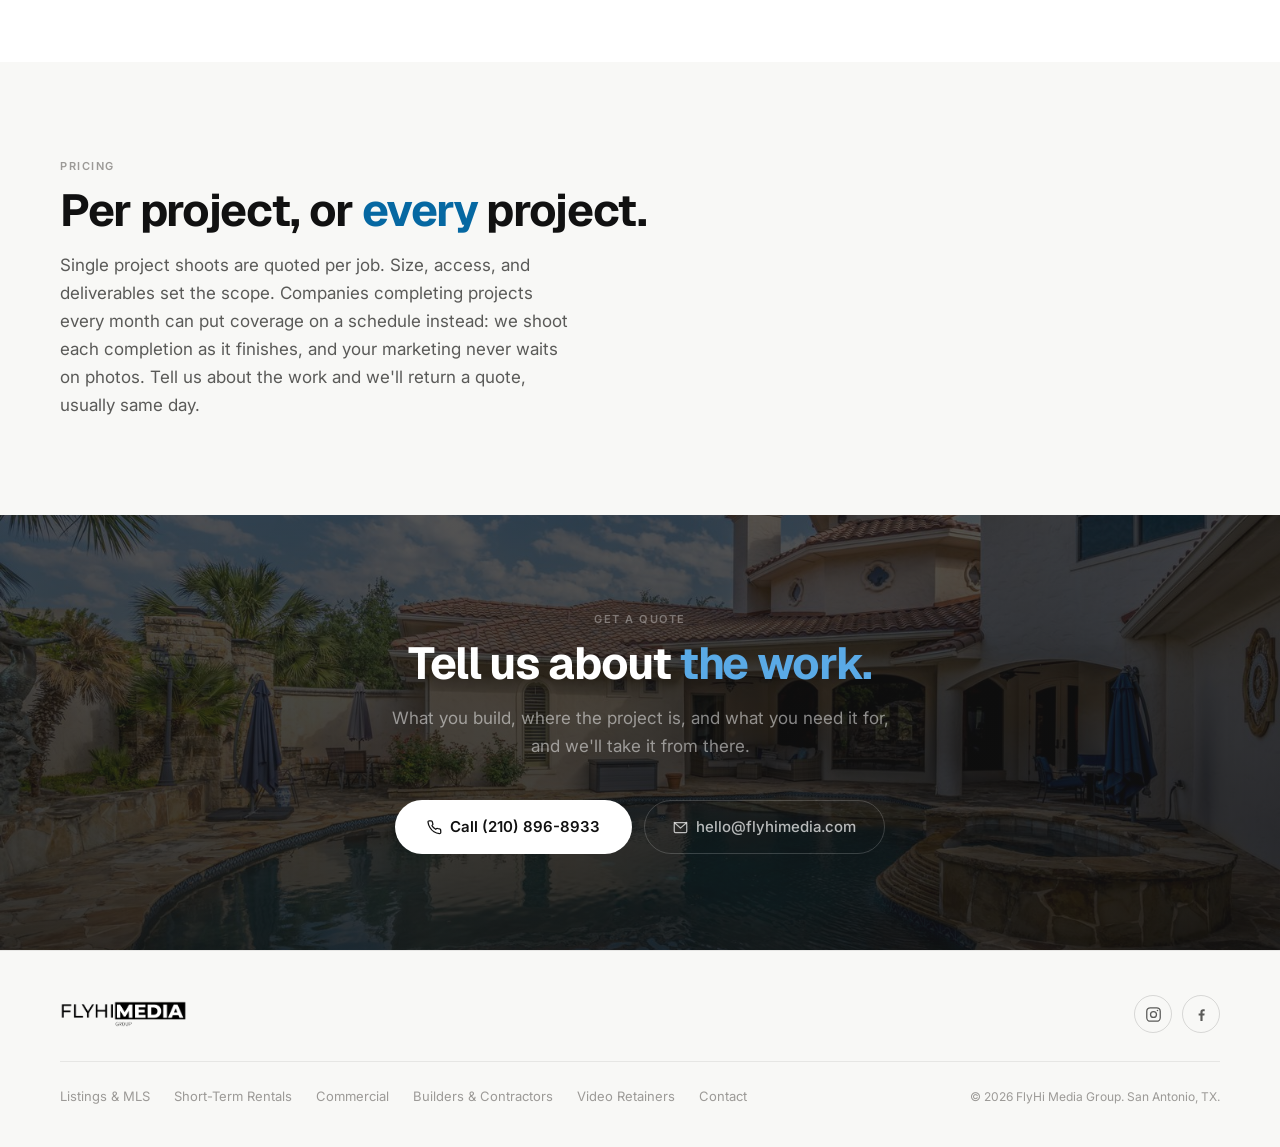
==== commit 4b0e70dc: "turn galleries into drifting full-bleed carousels Each gallery splits into rows (5 home, 4 listings/" ====
--- a/builders.html
+++ b/builders.html
@@ -209,7 +209,7 @@
   <div class="section-inner">
     <p class="section-label">Project work</p>
     <h2 class="section-title">Craftsmanship, shot like it <em>should be.</em></h2>
-    <div class="gallery-grid">
+    <div class="gallery-grid" data-rows="3">
       <a class="gallery-item" href="images/builders/bld-01.jpg" target="_blank"><img width="1600" height="1067" src="images/builders/bld-01.jpg" alt="New construction home at Porter Springs, San Antonio" loading="lazy"></a>
       <a class="gallery-item" href="images/builders/bld-02.jpg" target="_blank"><img width="1600" height="1067" src="images/builders/bld-02.jpg" alt="New build interior at Porter Springs" loading="lazy"></a>
       <a class="gallery-item" href="images/builders/bld-03.jpg" target="_blank"><img width="1600" height="1198" src="images/builders/bld-03.jpg" alt="Aerial of new construction at Porter Springs" loading="lazy"></a>
--- a/css/styles.css
+++ b/css/styles.css
@@ -495,14 +495,13 @@
 /* ── PORTFOLIO GALLERY ── */
 .gallery { background: var(--bg); }
 .gallery-grid {
-  columns: 3;
-  column-gap: 16px;
+  display: grid;
+  grid-template-columns: repeat(3, 1fr);
+  gap: 16px;
   margin-top: 56px;
 }
 .gallery-item {
   display: block;
-  break-inside: avoid;
-  margin-bottom: 16px;
   border-radius: 16px;
   overflow: hidden;
   position: relative;
@@ -512,11 +511,55 @@
 }
 .gallery-item img {
   width: 100%;
+  /* Drone shots come out 4:3 and the rest 3:2, so lock every tile to
+     3:2 and center-crop. Keeps the rows even. */
+  aspect-ratio: 3 / 2;
+  object-fit: cover;
   display: block;
   transition: transform .5s ease;
 }
 .gallery-item:hover { box-shadow: 0 12px 32px rgba(0,0,0,.16); }
 .gallery-item:hover img { transform: scale(1.05); }
+
+/* ── GALLERY CAROUSEL ──
+   main.js splits a .gallery-grid[data-rows] into rows, repeats each
+   row's photos past both page edges, and sets --from/--to/--dur so the
+   row loops left forever. Without JS the plain grid above still shows. */
+.gallery-grid.is-carousel {
+  display: flex;
+  flex-direction: column;
+  gap: 16px;
+  /* tile = one column of the 3-up grid at the current content width */
+  --tile: calc((min(100vw - 80px, 1160px) - 32px) / 3);
+}
+.gallery-row {
+  width: 100vw;
+  margin: -8px 0 -8px calc(50% - 50vw);
+  padding: 8px 0; /* room for the hover shadow, cancelled by the margin */
+  overflow: hidden;
+}
+.gallery-track {
+  display: flex;
+  gap: 16px;
+  width: max-content;
+  transform: translateX(var(--from, 0));
+  animation: gallery-drift var(--dur, 80s) linear infinite;
+}
+.gallery-row:hover .gallery-track { animation-play-state: paused; }
+.gallery-track .gallery-item { flex: 0 0 var(--tile); }
+@keyframes gallery-drift {
+  from { transform: translateX(var(--from, 0)); }
+  to   { transform: translateX(var(--to, 0)); }
+}
+@media (max-width: 900px) {
+  .gallery-grid.is-carousel { --tile: calc((100vw - 64px) / 2); }
+}
+@media (max-width: 560px) {
+  .gallery-grid.is-carousel { --tile: 78vw; }
+}
+@media (prefers-reduced-motion: reduce) {
+  .gallery-track { animation: none; }
+}
 
 /* ── CTA DARK ── */
 .cta-dark {
@@ -620,13 +663,13 @@
   .bundles-grid { grid-template-columns: 1fr; }
   .reliability-grid { grid-template-columns: 1fr; }
   .testimonials-grid { grid-template-columns: 1fr; }
-  .gallery-grid { columns: 2; }
+  .gallery-grid { grid-template-columns: repeat(2, 1fr); }
   nav { padding: 0 20px; }
   section { padding: 72px 24px; }
 }
 
 @media (max-width: 560px) {
-  .gallery-grid { columns: 1; }
+  .gallery-grid { grid-template-columns: 1fr; }
 }
 
 /* ── NAV: SERVICES DROPDOWN (desktop) ── */
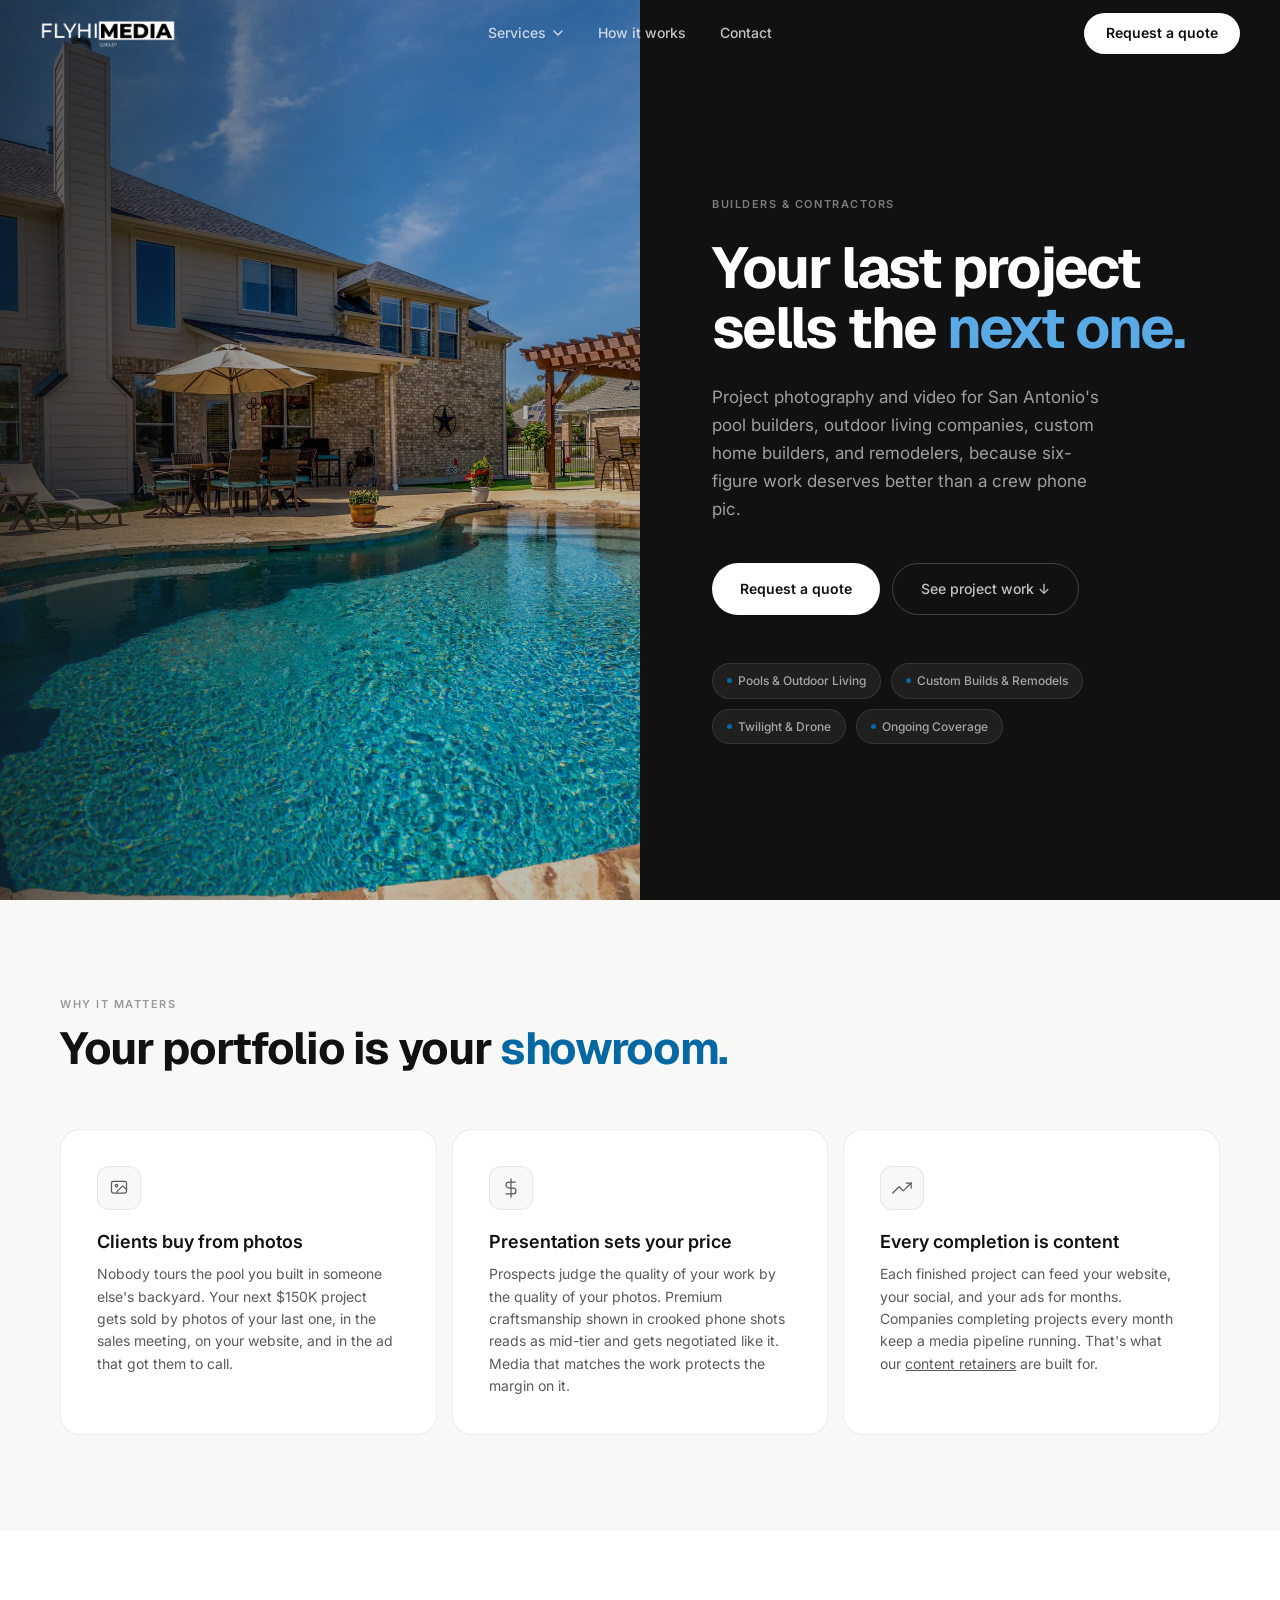
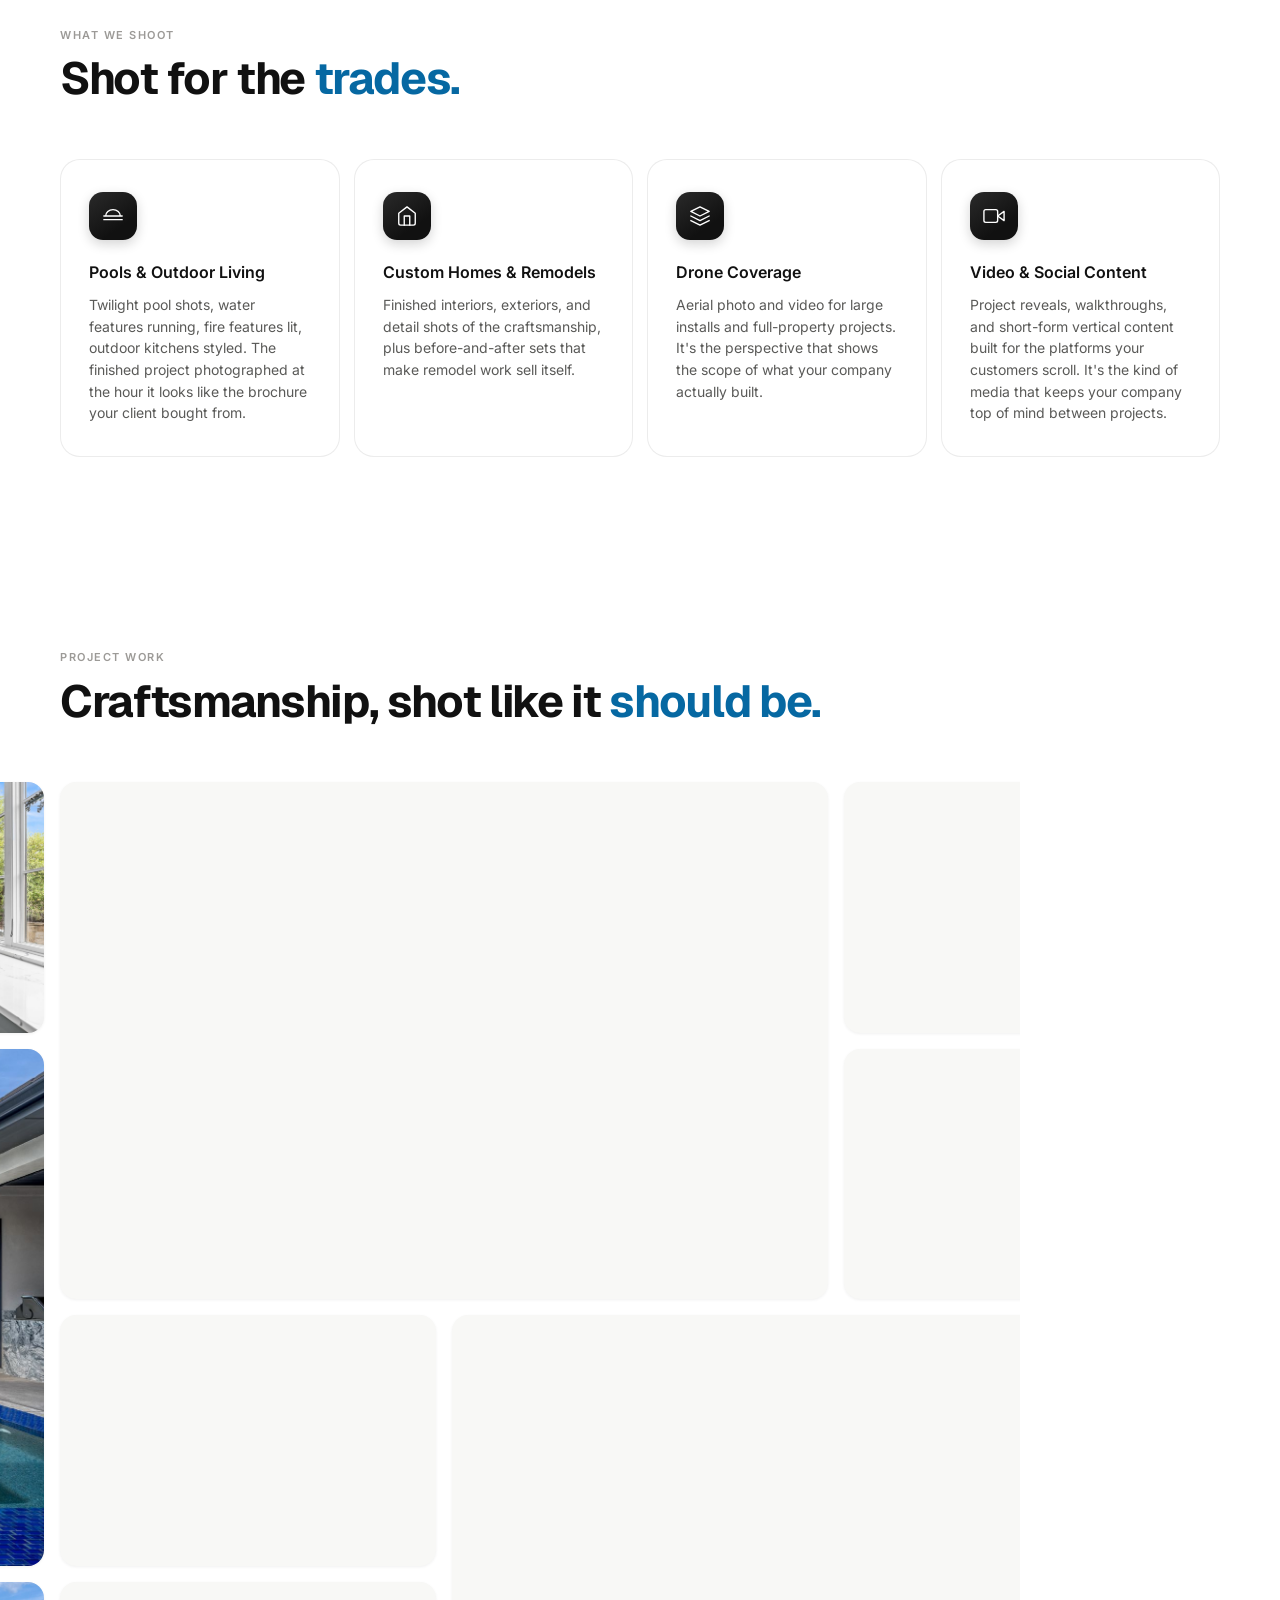
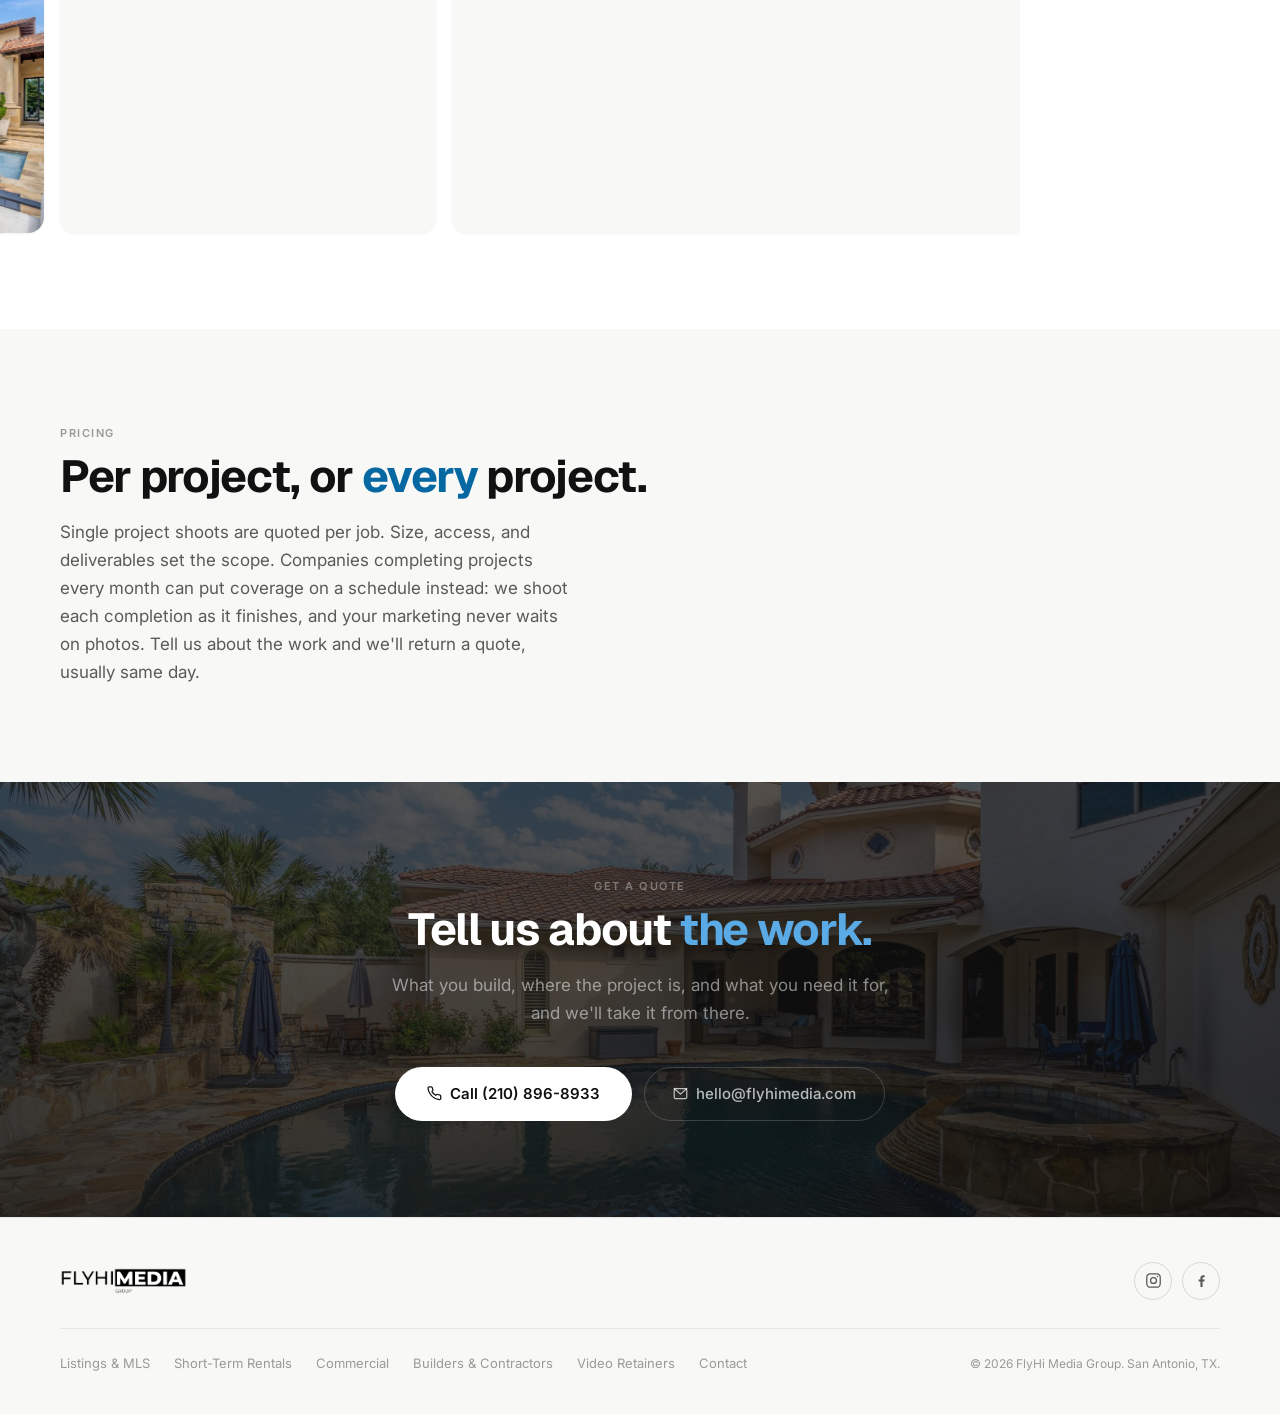
==== commit 6b6de611: "mosaic galleries site-wide, extra row each, no hover pause Every gallery is now a single drifting gr" ====
--- a/builders.html
+++ b/builders.html
@@ -209,16 +209,16 @@
   <div class="section-inner">
     <p class="section-label">Project work</p>
     <h2 class="section-title">Craftsmanship, shot like it <em>should be.</em></h2>
-    <div class="gallery-grid" data-rows="3">
-      <a class="gallery-item" href="images/builders/bld-01.jpg" target="_blank"><img width="1600" height="1067" src="images/builders/bld-01.jpg" alt="New construction home at Porter Springs, San Antonio" loading="lazy"></a>
+    <div class="gallery-grid" data-rows="4">
+      <a class="gallery-item big" data-area="1 1" href="images/builders/bld-01.jpg" target="_blank"><img width="1600" height="1067" src="images/builders/bld-01.jpg" alt="New construction home at Porter Springs, San Antonio" loading="lazy"></a>
       <a class="gallery-item" href="images/builders/bld-02.jpg" target="_blank"><img width="1600" height="1067" src="images/builders/bld-02.jpg" alt="New build interior at Porter Springs" loading="lazy"></a>
       <a class="gallery-item" href="images/builders/bld-03.jpg" target="_blank"><img width="1600" height="1198" src="images/builders/bld-03.jpg" alt="Aerial of new construction at Porter Springs" loading="lazy"></a>
       <a class="gallery-item" href="images/builders/bld-04.jpg" target="_blank"><img width="1600" height="1067" src="images/builders/bld-04.jpg" alt="Custom new build exterior on Tenderfoot" loading="lazy"></a>
       <a class="gallery-item" href="images/builders/bld-05.jpg" target="_blank"><img width="1600" height="1067" src="images/builders/bld-05.jpg" alt="Designer kitchen in a new construction home" loading="lazy"></a>
-      <a class="gallery-item" href="images/builders/bld-06.jpg" target="_blank"><img width="1600" height="1067" src="images/builders/bld-06.jpg" alt="New build living space on Tenderfoot" loading="lazy"></a>
+      <a class="gallery-item big" data-area="2 4" href="images/builders/bld-06.jpg" target="_blank"><img width="1600" height="1067" src="images/builders/bld-06.jpg" alt="New build living space on Tenderfoot" loading="lazy"></a>
       <a class="gallery-item" href="images/builders/bld-07.jpg" target="_blank"><img width="1600" height="1198" src="images/builders/bld-07.jpg" alt="Aerial view of a completed new construction project" loading="lazy"></a>
       <a class="gallery-item" href="images/builders/bld-08.jpg" target="_blank"><img width="1600" height="1067" src="images/builders/bld-08.jpg" alt="New build exterior on Tenderfoot" loading="lazy"></a>
-      <a class="gallery-item" href="images/builders/bld-09.jpg" target="_blank"><img width="1600" height="1198" src="images/builders/bld-09.jpg" alt="Aerial of a luxury new build at Crescent Park" loading="lazy"></a>
+      <a class="gallery-item big" data-area="3 2" href="images/builders/bld-09.jpg" target="_blank"><img width="1600" height="1198" src="images/builders/bld-09.jpg" alt="Aerial of a luxury new build at Crescent Park" loading="lazy"></a>
       <a class="gallery-item" href="images/builders/bld-10.jpg" target="_blank"><img width="1600" height="1067" src="images/builders/bld-10.jpg" alt="New construction home at Crescent Park" loading="lazy"></a>
       <a class="gallery-item" href="images/builders/bld-11.jpg" target="_blank"><img width="1600" height="1067" src="images/builders/bld-11.jpg" alt="Completed custom build at Crescent Park" loading="lazy"></a>
     </div>
--- a/css/styles.css
+++ b/css/styles.css
@@ -522,13 +522,11 @@
 .gallery-item:hover img { transform: scale(1.05); }
 
 /* ── GALLERY CAROUSEL ──
-   main.js splits a .gallery-grid[data-rows] into rows, repeats each
-   row's photos past both page edges, and sets --from/--to/--dur so the
-   row loops left forever. Without JS the plain grid above still shows. */
+   main.js turns a .gallery-grid[data-rows] into one full-bleed grid
+   track, repeats it past both page edges, and sets --from/--to/--dur so
+   it loops left forever. .big photos span 2x2. Without JS the plain
+   grid above still shows. */
 .gallery-grid.is-carousel {
-  display: flex;
-  flex-direction: column;
-  gap: 16px;
   /* tile = one column of the 3-up grid at the current content width */
   --tile: calc((min(100vw - 80px, 1160px) - 32px) / 3);
 }
@@ -539,23 +537,22 @@
   overflow: hidden;
 }
 .gallery-track {
-  display: flex;
+  display: grid;
+  grid-template-rows: repeat(var(--rows), calc(var(--tile) * 2 / 3));
+  grid-auto-columns: var(--tile);
+  grid-auto-flow: column dense;
   gap: 16px;
   width: max-content;
   transform: translateX(var(--from, 0));
   animation: gallery-drift var(--dur, 80s) linear infinite;
 }
-.gallery-row:hover .gallery-track { animation-play-state: paused; }
-.gallery-track .gallery-item { flex: 0 0 var(--tile); }
+.gallery-track .gallery-item img { height: 100%; aspect-ratio: auto; }
 @keyframes gallery-drift {
   from { transform: translateX(var(--from, 0)); }
   to   { transform: translateX(var(--to, 0)); }
 }
 @media (max-width: 900px) {
   .gallery-grid.is-carousel { --tile: calc((100vw - 64px) / 2); }
-}
-@media (max-width: 560px) {
-  .gallery-grid.is-carousel { --tile: 78vw; }
 }
 @media (prefers-reduced-motion: reduce) {
   .gallery-track { animation: none; }
